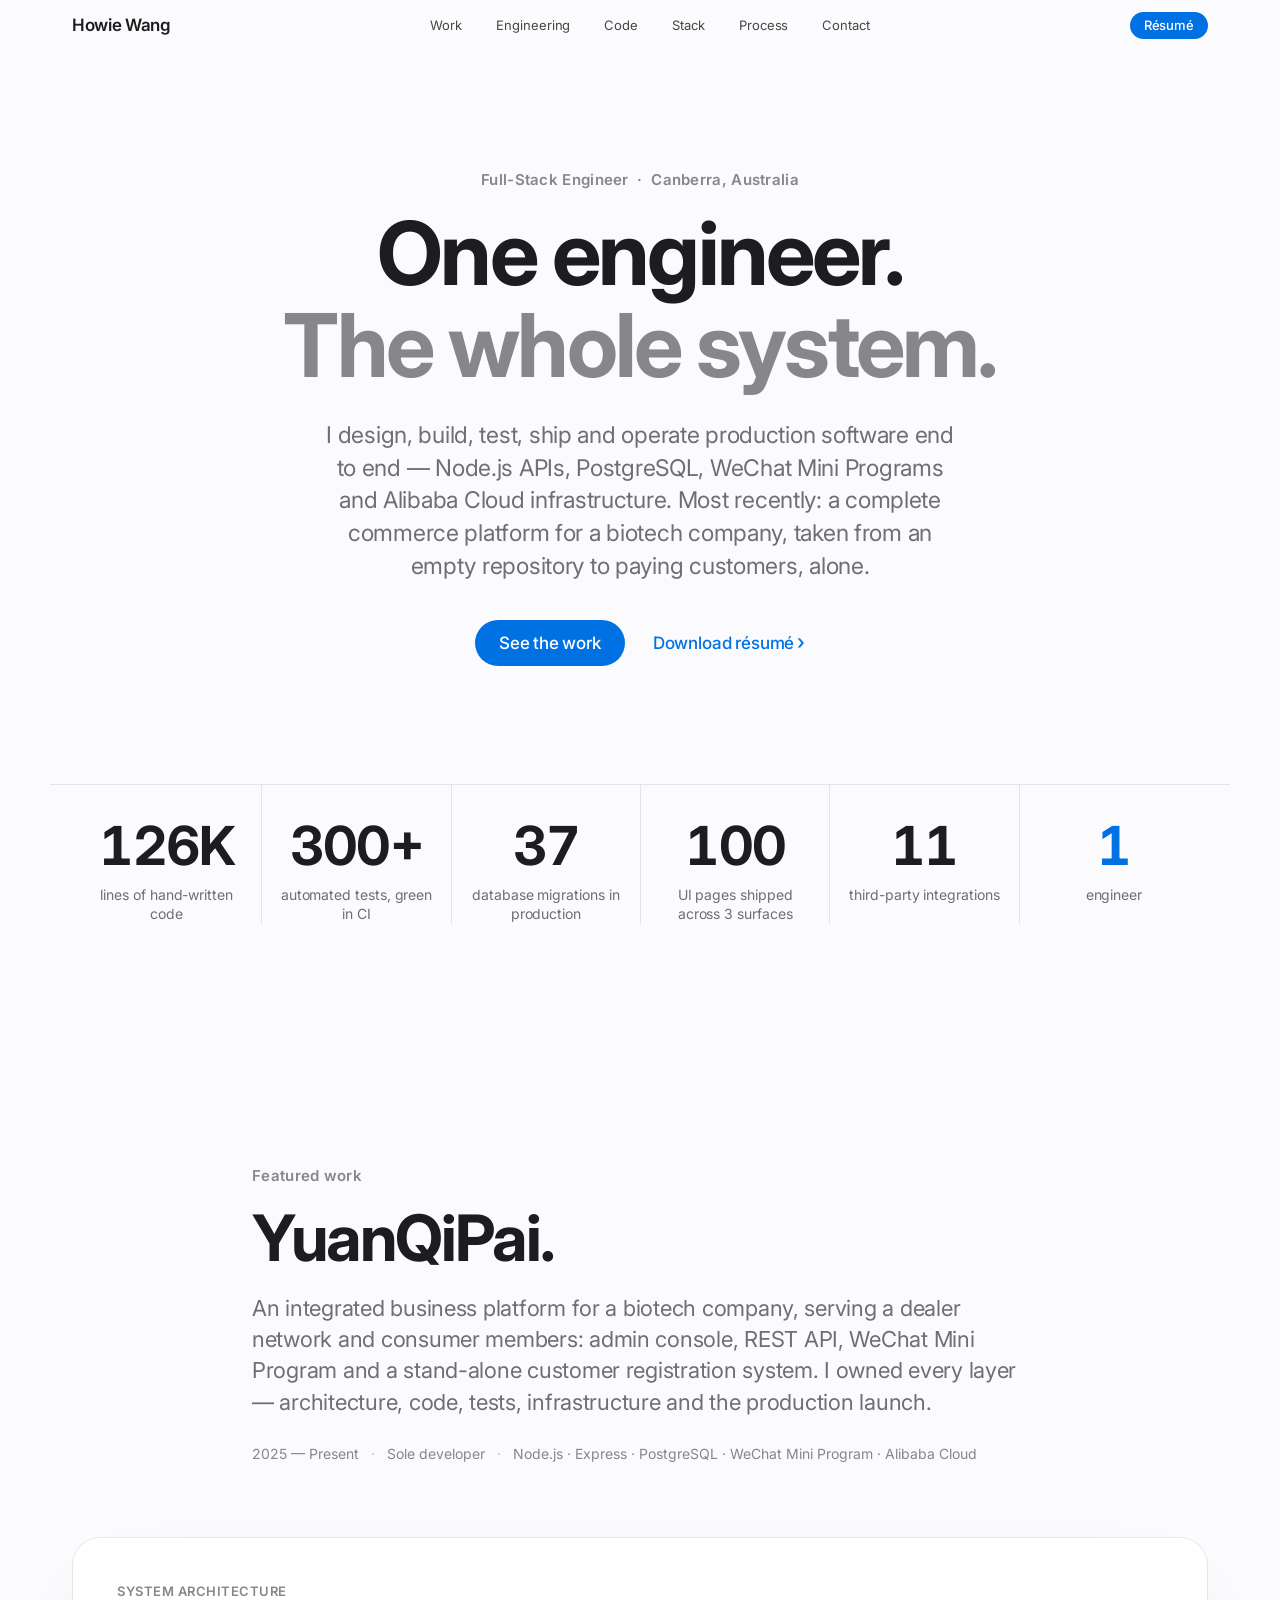
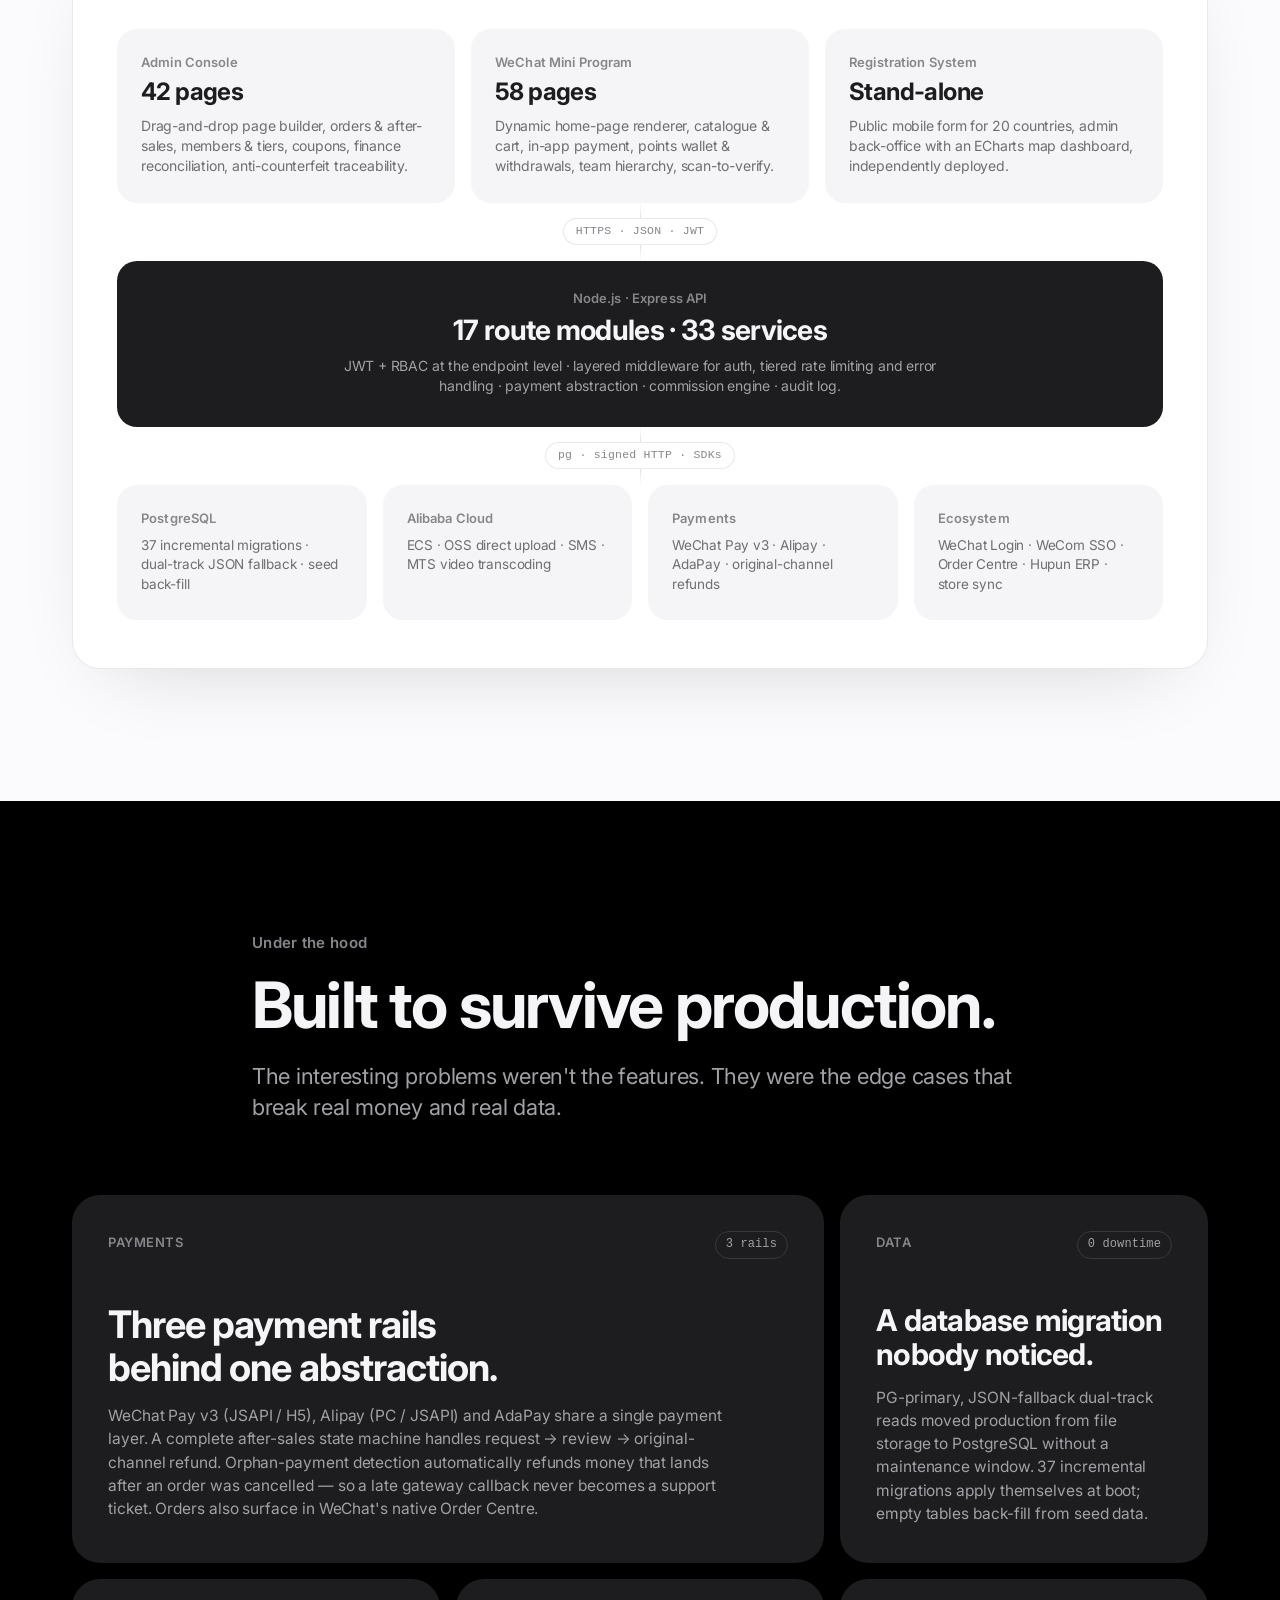
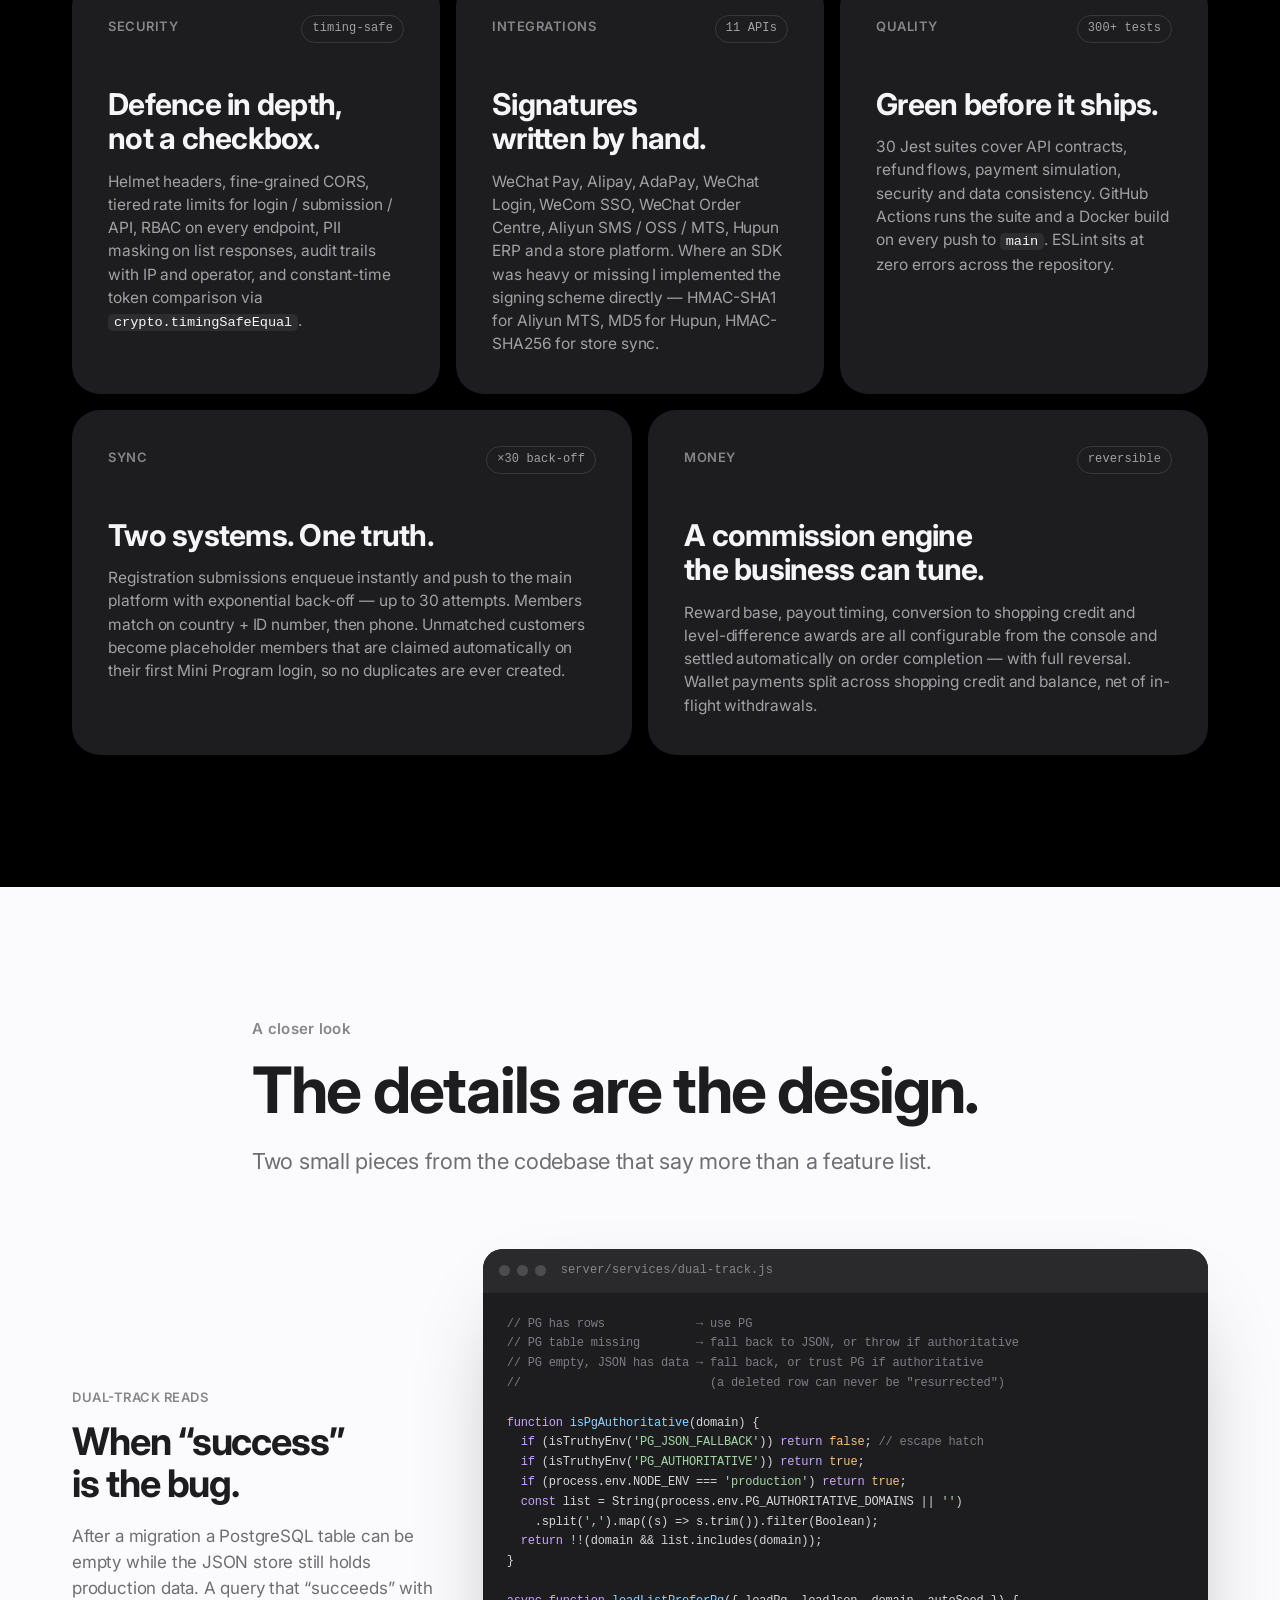
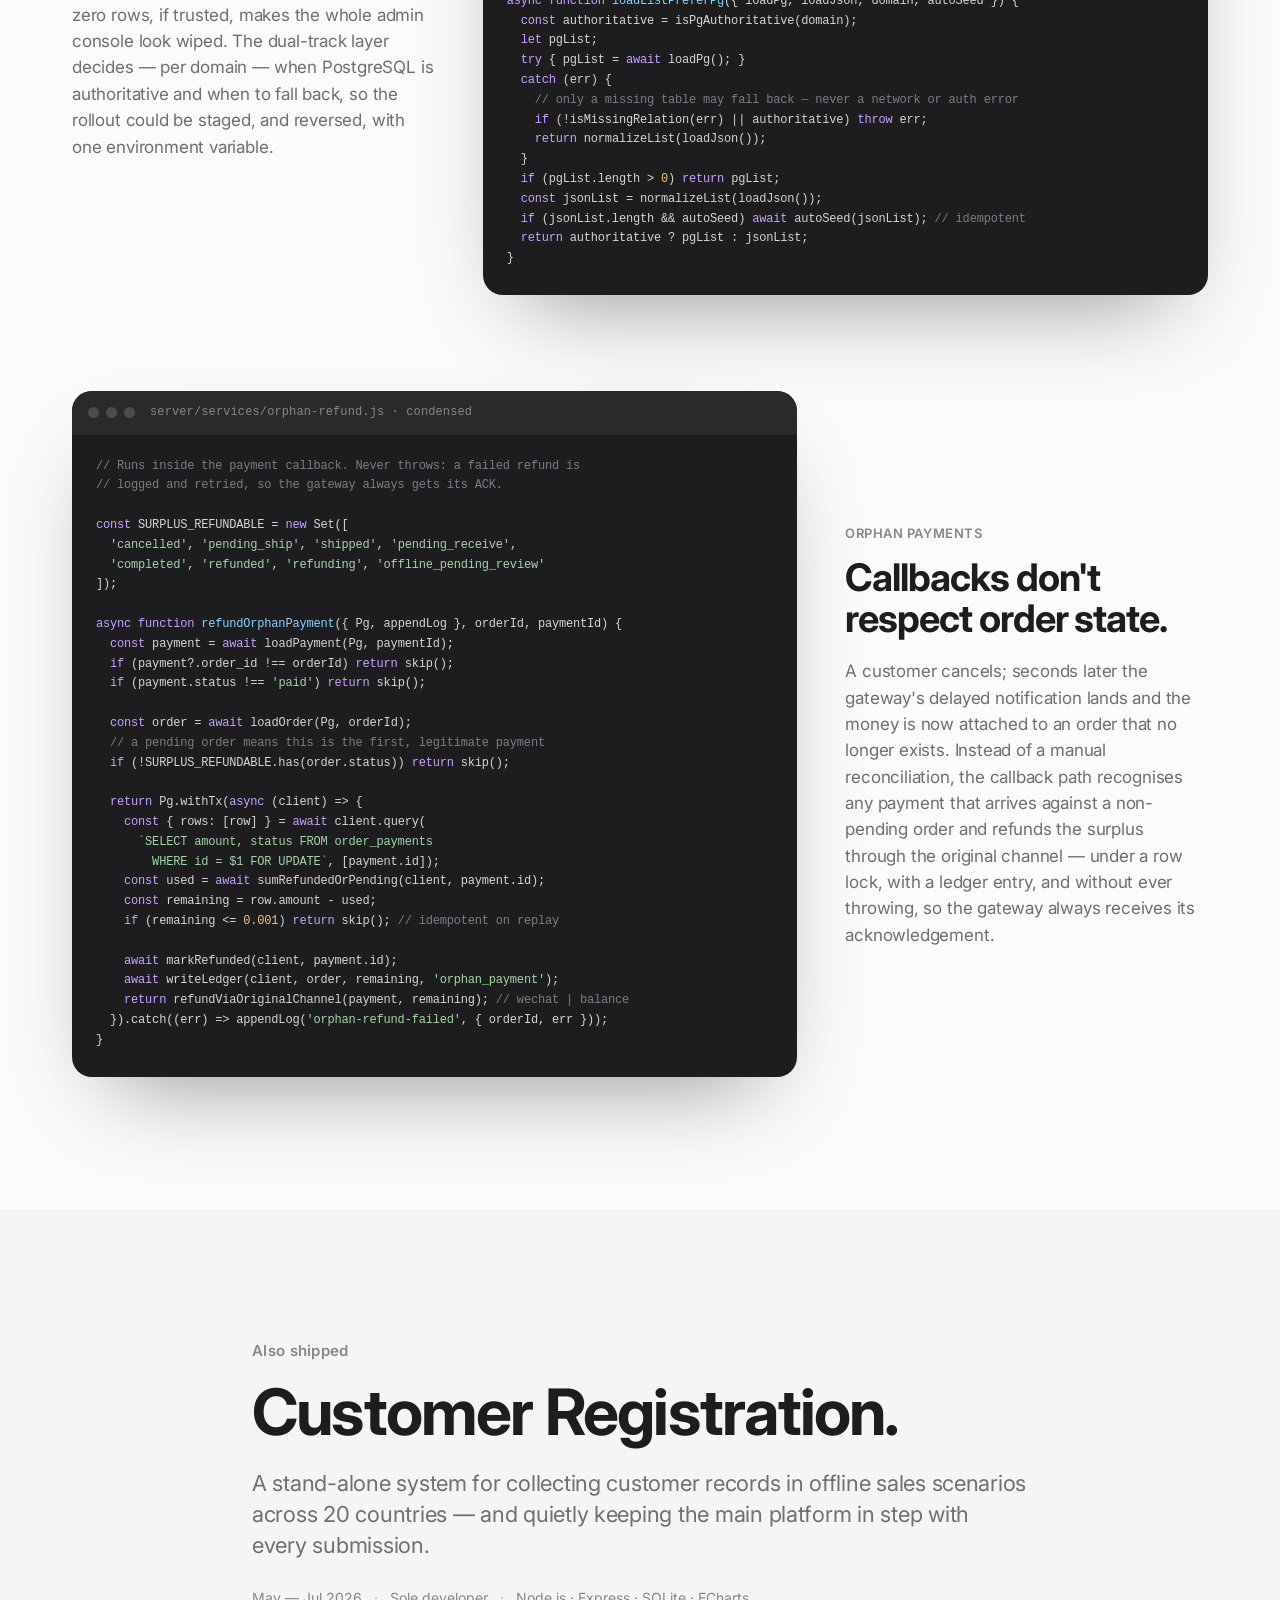
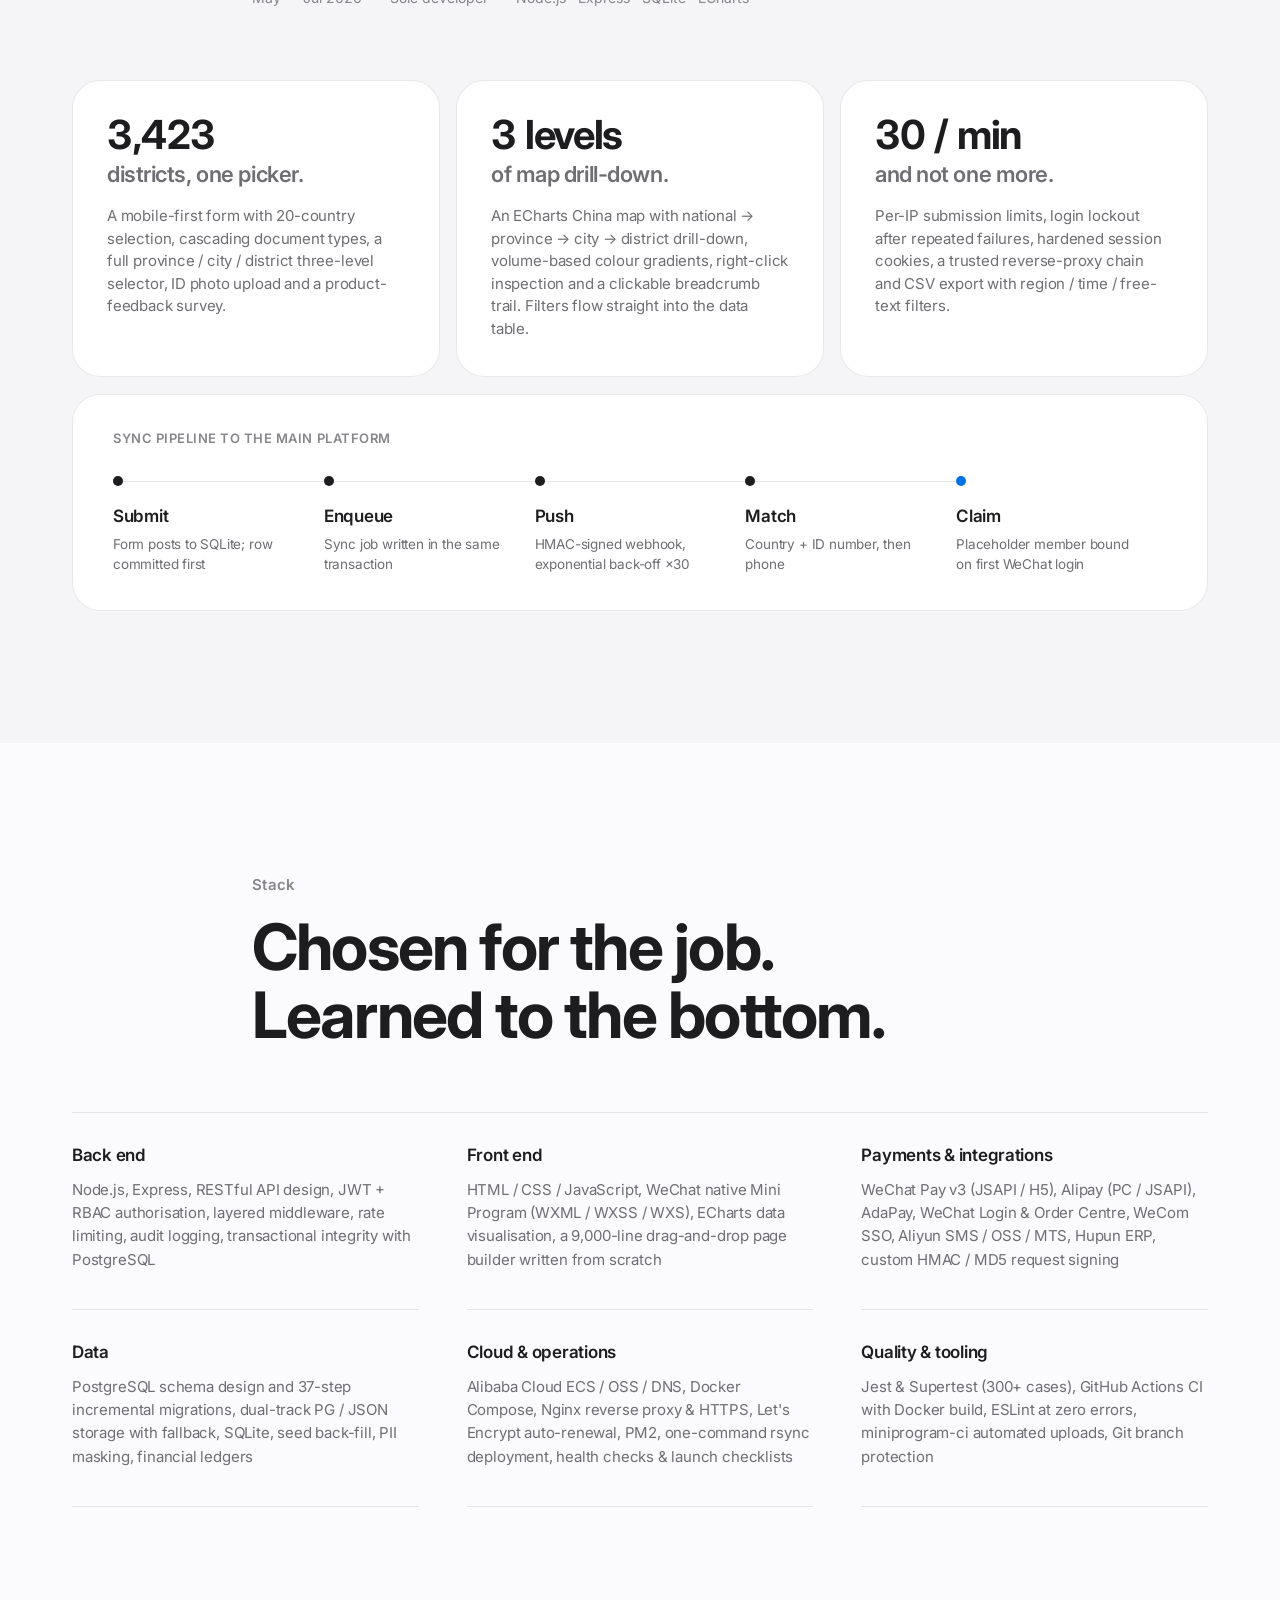
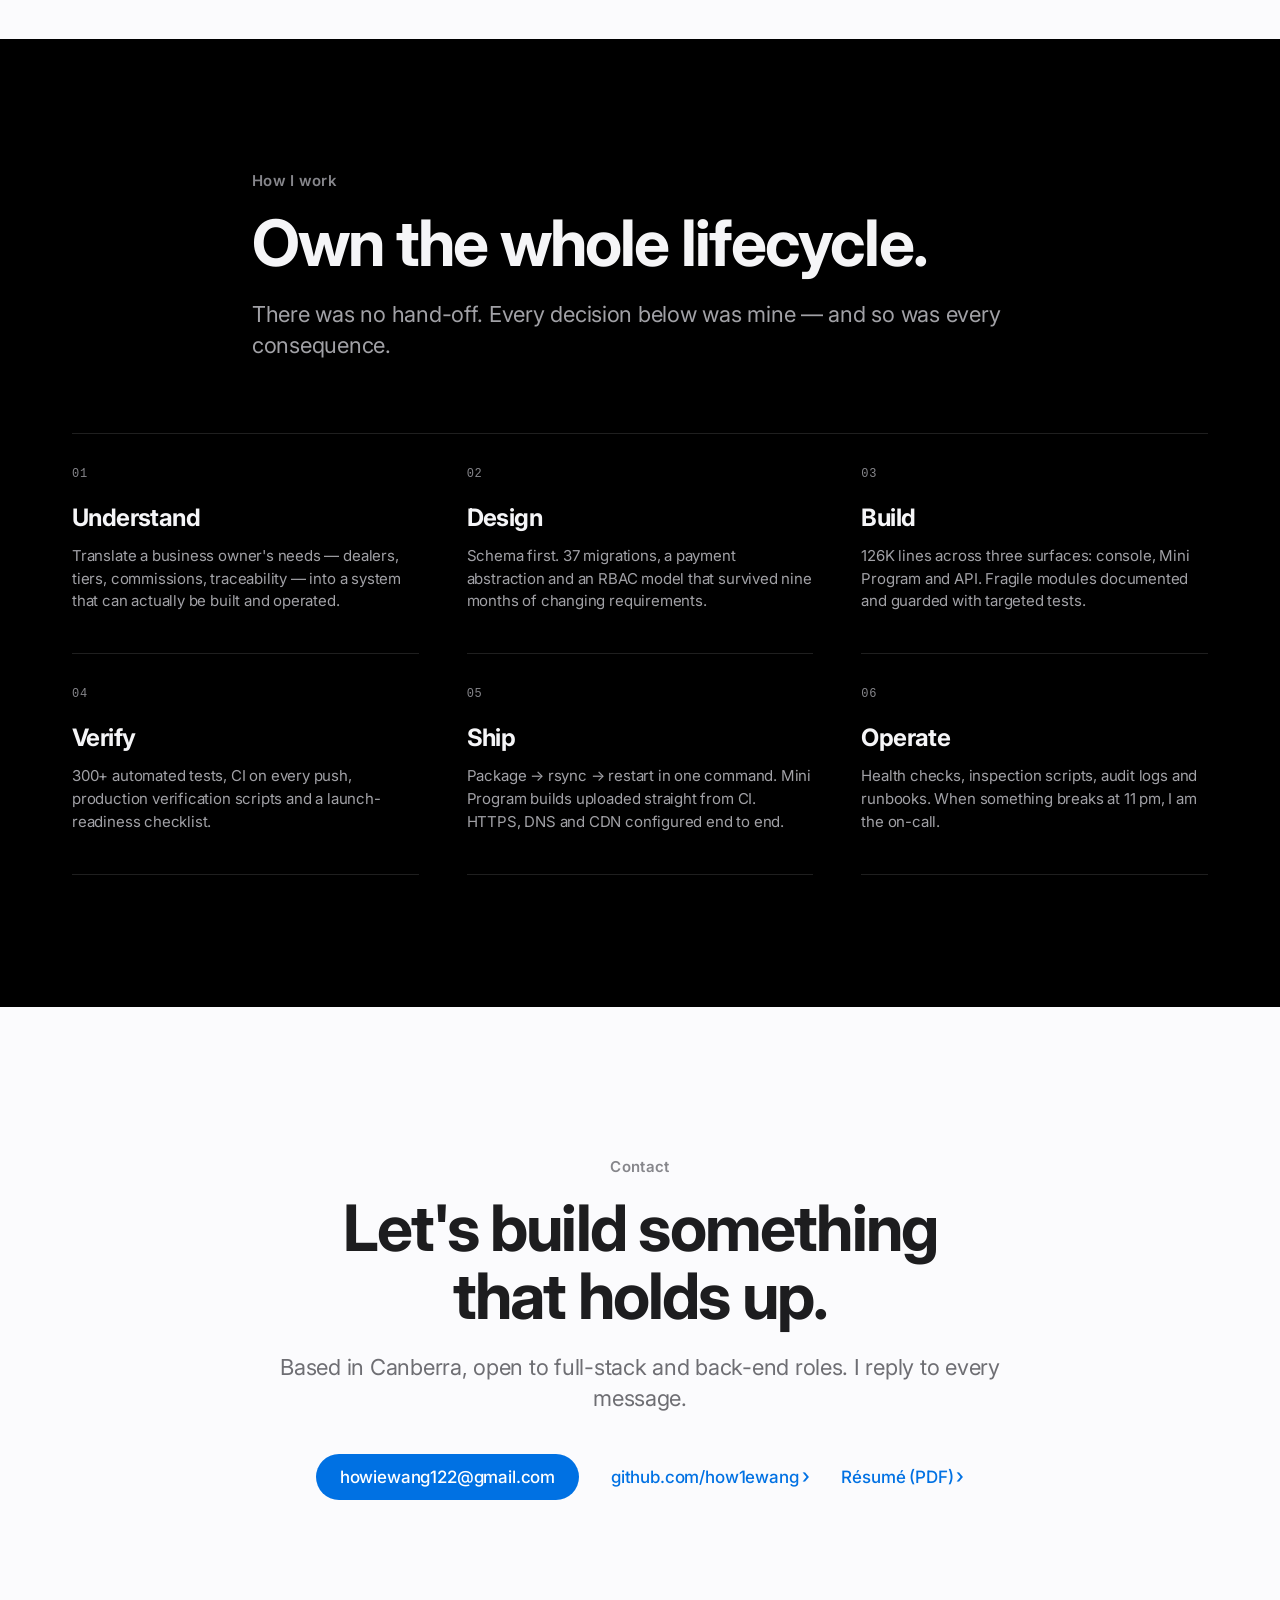
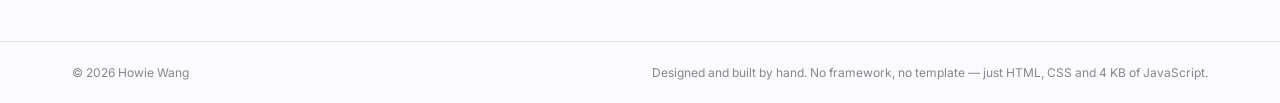
==== engineering/index.html @ ed9d69ca "Product-positioned homepage; engineering deep-dive moved to /engineering/ Co-authored-by: Cursor <cu" ====
<!DOCTYPE html>
<html lang="en">
<head>
  <meta charset="utf-8">
  <meta name="viewport" content="width=device-width, initial-scale=1, viewport-fit=cover">
  <title>Howie Wang — Full-Stack Engineer</title>
  <meta name="description" content="Howie Wang is a full-stack engineer in Canberra who designs, builds, tests, ships and operates production systems end to end — Node.js, PostgreSQL, WeChat Mini Programs and Alibaba Cloud.">
  <meta name="author" content="Howie Wang">
  <meta name="theme-color" content="#fbfbfd">

  <meta property="og:type" content="website">
  <meta property="og:title" content="Howie Wang — Full-Stack Engineer">
  <meta property="og:description" content="One engineer. The whole system. A production commerce platform — 126K lines, 300+ tests, 37 migrations, 11 integrations — built solo.">
  <meta name="twitter:card" content="summary">

  <link rel="icon" href="data:image/svg+xml,%3Csvg xmlns='http://www.w3.org/2000/svg' viewBox='0 0 64 64'%3E%3Crect width='64' height='64' rx='14' fill='%231d1d1f'/%3E%3Ctext x='32' y='41' text-anchor='middle' font-family='-apple-system,Helvetica,Arial,sans-serif' font-size='26' font-weight='600' fill='%23fff'%3EHW%3C/text%3E%3C/svg%3E">

  <link rel="preconnect" href="https://fonts.googleapis.com">
  <link rel="preconnect" href="https://fonts.gstatic.com" crossorigin>
  <link rel="stylesheet" href="https://fonts.googleapis.com/css2?family=Inter:wght@400;500;600;700&display=swap">
  <link rel="stylesheet" href="../styles.css">
</head>
<body>

  <!-- ============================== NAV ============================== -->
  <header class="nav" id="nav">
    <div class="nav-inner">
      <a class="nav-brand" href="../" aria-label="Howie Wang — home">Howie Wang</a>

      <nav class="nav-links" aria-label="Primary">
        <a href="#work">Work</a>
        <a href="#engineering">Engineering</a>
        <a href="#code">Code</a>
        <a href="#stack">Stack</a>
        <a href="#process">Process</a>
        <a href="#contact">Contact</a>
      </nav>

      <div class="nav-actions">
        <a class="btn btn-sm" href="../Howie_Wang_Resume_Engineering.pdf" target="_blank" rel="noopener">Résumé</a>
        <button class="nav-toggle" id="navToggle" aria-label="Open menu" aria-expanded="false" aria-controls="mobileMenu">
          <span></span><span></span>
        </button>
      </div>
    </div>
  </header>

  <!-- Kept outside <header>: its backdrop-filter would otherwise become the
       containing block for this fixed-position panel. -->
  <nav class="nav-mobile" id="mobileMenu" aria-label="Mobile">
    <a href="#work">Work</a>
    <a href="#engineering">Engineering</a>
    <a href="#code">Code</a>
    <a href="#stack">Stack</a>
    <a href="#process">Process</a>
    <a href="#contact">Contact</a>
    <a href="../Howie_Wang_Resume_Engineering.pdf" target="_blank" rel="noopener">Résumé (PDF)</a>
  </nav>

  <main id="top">

    <!-- ============================== HERO ============================== -->
    <section class="hero">
      <div class="container-narrow">
        <p class="eyebrow reveal">Full-Stack Engineer &nbsp;·&nbsp; Canberra, Australia</p>
        <h1 class="hero-title reveal" data-delay="1">
          One engineer.<br>
          <span class="muted">The whole system.</span>
        </h1>
        <p class="hero-lead reveal" data-delay="2">
          I design, build, test, ship and operate production software end to end —
          Node.js APIs, PostgreSQL, WeChat Mini Programs and Alibaba Cloud infrastructure.
          Most recently: a complete commerce platform for a biotech company, taken from an
          empty repository to paying customers, alone.
        </p>
        <div class="hero-cta reveal" data-delay="3">
          <a class="btn" href="#work">See the work</a>
          <a class="link-arrow" href="../Howie_Wang_Resume_Engineering.pdf" target="_blank" rel="noopener">Download résumé</a>
        </div>
      </div>

      <div class="stats container reveal" data-delay="4" aria-label="Key numbers">
        <div class="stat">
          <div class="stat-value"><span data-count="126">126</span>K</div>
          <div class="stat-label">lines of hand-written code</div>
        </div>
        <div class="stat">
          <div class="stat-value"><span data-count="300">300</span>+</div>
          <div class="stat-label">automated tests, green in CI</div>
        </div>
        <div class="stat">
          <div class="stat-value"><span data-count="37">37</span></div>
          <div class="stat-label">database migrations in production</div>
        </div>
        <div class="stat">
          <div class="stat-value"><span data-count="100">100</span></div>
          <div class="stat-label">UI pages shipped across 3 surfaces</div>
        </div>
        <div class="stat">
          <div class="stat-value"><span data-count="11">11</span></div>
          <div class="stat-label">third-party integrations</div>
        </div>
        <div class="stat stat-accent">
          <div class="stat-value"><span data-count="1">1</span></div>
          <div class="stat-label">engineer</div>
        </div>
      </div>
    </section>

    <!-- ============================== WORK ============================== -->
    <section class="section" id="work">
      <div class="container-narrow">
        <p class="eyebrow reveal">Featured work</p>
        <h2 class="section-title reveal" data-delay="1">YuanQiPai.</h2>
        <p class="section-lead reveal" data-delay="2">
          An integrated business platform for a biotech company, serving a dealer network and
          consumer members: admin console, REST API, WeChat Mini Program and a stand-alone customer
          registration system. I owned every layer — architecture, code, tests, infrastructure and
          the production launch.
        </p>
        <p class="meta-line reveal" data-delay="3">
          <span>2025 — Present</span>
          <span>Sole developer</span>
          <span>Node.js · Express · PostgreSQL · WeChat Mini Program · Alibaba Cloud</span>
        </p>
      </div>

      <!-- Architecture diagram -->
      <div class="container reveal" data-delay="2">
        <section class="arch" aria-labelledby="archCaption">
          <div class="arch-caption" id="archCaption">System architecture</div>

          <div class="arch-row arch-row-3">
            <div class="arch-node">
              <div class="arch-node-kicker">Admin Console</div>
              <div class="arch-node-title">42 pages</div>
              <div class="arch-node-desc">Drag-and-drop page builder, orders &amp; after-sales, members &amp; tiers, coupons, finance reconciliation, anti-counterfeit traceability.</div>
            </div>
            <div class="arch-node">
              <div class="arch-node-kicker">WeChat Mini Program</div>
              <div class="arch-node-title">58 pages</div>
              <div class="arch-node-desc">Dynamic home-page renderer, catalogue &amp; cart, in-app payment, points wallet &amp; withdrawals, team hierarchy, scan-to-verify.</div>
            </div>
            <div class="arch-node">
              <div class="arch-node-kicker">Registration System</div>
              <div class="arch-node-title">Stand-alone</div>
              <div class="arch-node-desc">Public mobile form for 20 countries, admin back-office with an ECharts map dashboard, independently deployed.</div>
            </div>
          </div>

          <div class="arch-link"><span>HTTPS · JSON · JWT</span></div>

          <div class="arch-row">
            <div class="arch-node arch-node-core">
              <div class="arch-node-kicker">Node.js · Express API</div>
              <div class="arch-node-title">17 route modules · 33 services</div>
              <div class="arch-node-desc">JWT + RBAC at the endpoint level · layered middleware for auth, tiered rate limiting and error handling · payment abstraction · commission engine · audit log.</div>
            </div>
          </div>

          <div class="arch-link"><span>pg · signed HTTP · SDKs</span></div>

          <div class="arch-row arch-row-4">
            <div class="arch-node arch-node-sm">
              <div class="arch-node-kicker">PostgreSQL</div>
              <div class="arch-node-desc">37 incremental migrations · dual-track JSON fallback · seed back-fill</div>
            </div>
            <div class="arch-node arch-node-sm">
              <div class="arch-node-kicker">Alibaba Cloud</div>
              <div class="arch-node-desc">ECS · OSS direct upload · SMS · MTS video transcoding</div>
            </div>
            <div class="arch-node arch-node-sm">
              <div class="arch-node-kicker">Payments</div>
              <div class="arch-node-desc">WeChat Pay v3 · Alipay · AdaPay · original-channel refunds</div>
            </div>
            <div class="arch-node arch-node-sm">
              <div class="arch-node-kicker">Ecosystem</div>
              <div class="arch-node-desc">WeChat Login · WeCom SSO · Order Centre · Hupun ERP · store sync</div>
            </div>
          </div>
        </section>
      </div>
    </section>

    <!-- ============================== ENGINEERING (dark) ============================== -->
    <section class="section section-dark" id="engineering">
      <div class="container-narrow">
        <p class="eyebrow reveal">Under the hood</p>
        <h2 class="section-title reveal" data-delay="1">Built to survive production.</h2>
        <p class="section-lead reveal" data-delay="2">
          The interesting problems weren't the features. They were the edge cases that
          break real money and real data.
        </p>
      </div>

      <div class="container">
        <div class="bento">
          <article class="tile tile-4 reveal">
            <div class="tile-top">
              <span class="tile-kicker">Payments</span>
              <span class="tile-metric">3 rails</span>
            </div>
            <h3>Three payment rails behind one abstraction.</h3>
            <p>
              WeChat Pay v3 (JSAPI / H5), Alipay (PC / JSAPI) and AdaPay share a single payment layer.
              A complete after-sales state machine handles request → review → original-channel refund.
              Orphan-payment detection automatically refunds money that lands after an order was
              cancelled — so a late gateway callback never becomes a support ticket. Orders also
              surface in WeChat's native Order Centre.
            </p>
          </article>

          <article class="tile tile-2 reveal" data-delay="1">
            <div class="tile-top">
              <span class="tile-kicker">Data</span>
              <span class="tile-metric">0 downtime</span>
            </div>
            <h3>A database migration nobody noticed.</h3>
            <p>
              PG-primary, JSON-fallback dual-track reads moved production from file storage to PostgreSQL
              without a maintenance window. 37 incremental migrations apply themselves at boot; empty
              tables back-fill from seed data.
            </p>
          </article>

          <article class="tile tile-2 reveal">
            <div class="tile-top">
              <span class="tile-kicker">Security</span>
              <span class="tile-metric">timing-safe</span>
            </div>
            <h3>Defence in depth, not a checkbox.</h3>
            <p>
              Helmet headers, fine-grained CORS, tiered rate limits for login / submission / API, RBAC on
              every endpoint, PII masking on list responses, audit trails with IP and operator, and
              constant-time token comparison via <code>crypto.timingSafeEqual</code>.
            </p>
          </article>

          <article class="tile tile-2 reveal" data-delay="1">
            <div class="tile-top">
              <span class="tile-kicker">Integrations</span>
              <span class="tile-metric">11 APIs</span>
            </div>
            <h3>Signatures written by hand.</h3>
            <p>
              WeChat Pay, Alipay, AdaPay, WeChat Login, WeCom SSO, WeChat Order Centre, Aliyun SMS / OSS / MTS,
              Hupun ERP and a store platform. Where an SDK was heavy or missing I implemented the signing
              scheme directly — HMAC-SHA1 for Aliyun MTS, MD5 for Hupun, HMAC-SHA256 for store sync.
            </p>
          </article>

          <article class="tile tile-2 reveal" data-delay="2">
            <div class="tile-top">
              <span class="tile-kicker">Quality</span>
              <span class="tile-metric">300+ tests</span>
            </div>
            <h3>Green before it ships.</h3>
            <p>
              30 Jest suites cover API contracts, refund flows, payment simulation, security and data
              consistency. GitHub Actions runs the suite and a Docker build on every push to
              <code>main</code>. ESLint sits at zero errors across the repository.
            </p>
          </article>

          <article class="tile tile-3 reveal">
            <div class="tile-top">
              <span class="tile-kicker">Sync</span>
              <span class="tile-metric">×30 back-off</span>
            </div>
            <h3>Two systems. One truth.</h3>
            <p>
              Registration submissions enqueue instantly and push to the main platform with exponential
              back-off — up to 30 attempts. Members match on country + ID number, then phone. Unmatched
              customers become placeholder members that are claimed automatically on their first Mini
              Program login, so no duplicates are ever created.
            </p>
          </article>

          <article class="tile tile-3 reveal" data-delay="1">
            <div class="tile-top">
              <span class="tile-kicker">Money</span>
              <span class="tile-metric">reversible</span>
            </div>
            <h3>A commission engine the business can tune.</h3>
            <p>
              Reward base, payout timing, conversion to shopping credit and level-difference awards are
              all configurable from the console and settled automatically on order completion — with
              full reversal. Wallet payments split across shopping credit and balance, net of in-flight
              withdrawals.
            </p>
          </article>
        </div>
      </div>
    </section>

    <!-- ============================== CODE ============================== -->
    <section class="section" id="code">
      <div class="container-narrow">
        <p class="eyebrow reveal">A closer look</p>
        <h2 class="section-title reveal" data-delay="1">The details are the design.</h2>
        <p class="section-lead reveal" data-delay="2">
          Two small pieces from the codebase that say more than a feature list.
        </p>
      </div>

      <div class="container">
        <div class="split reveal">
          <div class="split-text">
            <span class="split-kicker">Dual-track reads</span>
            <h3>When “success” is the bug.</h3>
            <p>
              After a migration a PostgreSQL table can be empty while the JSON store still holds production
              data. A query that “succeeds” with zero rows, if trusted, makes the whole admin console look
              wiped. The dual-track layer decides — per domain — when PostgreSQL is authoritative and when
              to fall back, so the rollout could be staged, and reversed, with one environment variable.
            </p>
          </div>
          <div class="code-window" aria-label="Excerpt from server/services/dual-track.js">
            <div class="code-bar"><span></span><span></span><span></span><em>server/services/dual-track.js</em></div>
<pre><code><span class="c">// PG has rows             → use PG</span>
<span class="c">// PG table missing        → fall back to JSON, or throw if authoritative</span>
<span class="c">// PG empty, JSON has data → fall back, or trust PG if authoritative</span>
<span class="c">//                           (a deleted row can never be "resurrected")</span>

<span class="k">function</span> <span class="f">isPgAuthoritative</span>(domain) {
  <span class="k">if</span> (isTruthyEnv(<span class="s">'PG_JSON_FALLBACK'</span>)) <span class="k">return</span> <span class="b">false</span>; <span class="c">// escape hatch</span>
  <span class="k">if</span> (isTruthyEnv(<span class="s">'PG_AUTHORITATIVE'</span>)) <span class="k">return</span> <span class="b">true</span>;
  <span class="k">if</span> (process.env.NODE_ENV === <span class="s">'production'</span>) <span class="k">return</span> <span class="b">true</span>;
  <span class="k">const</span> list = String(process.env.PG_AUTHORITATIVE_DOMAINS || <span class="s">''</span>)
    .split(<span class="s">','</span>).map((s) => s.trim()).filter(Boolean);
  <span class="k">return</span> !!(domain &amp;&amp; list.includes(domain));
}

<span class="k">async function</span> <span class="f">loadListPreferPg</span>({ loadPg, loadJson, domain, autoSeed }) {
  <span class="k">const</span> authoritative = isPgAuthoritative(domain);
  <span class="k">let</span> pgList;
  <span class="k">try</span> { pgList = <span class="k">await</span> loadPg(); }
  <span class="k">catch</span> (err) {
    <span class="c">// only a missing table may fall back — never a network or auth error</span>
    <span class="k">if</span> (!isMissingRelation(err) || authoritative) <span class="k">throw</span> err;
    <span class="k">return</span> normalizeList(loadJson());
  }
  <span class="k">if</span> (pgList.length > <span class="n">0</span>) <span class="k">return</span> pgList;
  <span class="k">const</span> jsonList = normalizeList(loadJson());
  <span class="k">if</span> (jsonList.length &amp;&amp; autoSeed) <span class="k">await</span> autoSeed(jsonList); <span class="c">// idempotent</span>
  <span class="k">return</span> authoritative ? pgList : jsonList;
}</code></pre>
          </div>
        </div>

        <div class="split split-reverse reveal">
          <div class="split-text">
            <span class="split-kicker">Orphan payments</span>
            <h3>Callbacks don't respect order state.</h3>
            <p>
              A customer cancels; seconds later the gateway's delayed notification lands and the money is
              now attached to an order that no longer exists. Instead of a manual reconciliation, the
              callback path recognises any payment that arrives against a non-pending order and refunds
              the surplus through the original channel — under a row lock, with a ledger entry, and
              without ever throwing, so the gateway always receives its acknowledgement.
            </p>
          </div>
          <div class="code-window" aria-label="Condensed excerpt from server/services/orphan-refund.js">
            <div class="code-bar"><span></span><span></span><span></span><em>server/services/orphan-refund.js · condensed</em></div>
<pre><code><span class="c">// Runs inside the payment callback. Never throws: a failed refund is</span>
<span class="c">// logged and retried, so the gateway always gets its ACK.</span>

<span class="k">const</span> SURPLUS_REFUNDABLE = <span class="k">new</span> Set([
  <span class="s">'cancelled'</span>, <span class="s">'pending_ship'</span>, <span class="s">'shipped'</span>, <span class="s">'pending_receive'</span>,
  <span class="s">'completed'</span>, <span class="s">'refunded'</span>, <span class="s">'refunding'</span>, <span class="s">'offline_pending_review'</span>
]);

<span class="k">async function</span> <span class="f">refundOrphanPayment</span>({ Pg, appendLog }, orderId, paymentId) {
  <span class="k">const</span> payment = <span class="k">await</span> loadPayment(Pg, paymentId);
  <span class="k">if</span> (payment?.order_id !== orderId) <span class="k">return</span> skip();
  <span class="k">if</span> (payment.status !== <span class="s">'paid'</span>) <span class="k">return</span> skip();

  <span class="k">const</span> order = <span class="k">await</span> loadOrder(Pg, orderId);
  <span class="c">// a pending order means this is the first, legitimate payment</span>
  <span class="k">if</span> (!SURPLUS_REFUNDABLE.has(order.status)) <span class="k">return</span> skip();

  <span class="k">return</span> Pg.withTx(<span class="k">async</span> (client) => {
    <span class="k">const</span> { rows: [row] } = <span class="k">await</span> client.query(
      <span class="s">`SELECT amount, status FROM order_payments</span>
<span class="s">        WHERE id = $1 FOR UPDATE`</span>, [payment.id]);
    <span class="k">const</span> used = <span class="k">await</span> sumRefundedOrPending(client, payment.id);
    <span class="k">const</span> remaining = row.amount - used;
    <span class="k">if</span> (remaining &lt;= <span class="n">0.001</span>) <span class="k">return</span> skip(); <span class="c">// idempotent on replay</span>

    <span class="k">await</span> markRefunded(client, payment.id);
    <span class="k">await</span> writeLedger(client, order, remaining, <span class="s">'orphan_payment'</span>);
    <span class="k">return</span> refundViaOriginalChannel(payment, remaining); <span class="c">// wechat | balance</span>
  }).catch((err) => appendLog(<span class="s">'orphan-refund-failed'</span>, { orderId, err }));
}</code></pre>
          </div>
        </div>
      </div>
    </section>

    <!-- ============================== SUB-PROJECT ============================== -->
    <section class="section section-alt" id="registration">
      <div class="container-narrow">
        <p class="eyebrow reveal">Also shipped</p>
        <h2 class="section-title reveal" data-delay="1">Customer Registration.</h2>
        <p class="section-lead reveal" data-delay="2">
          A stand-alone system for collecting customer records in offline sales scenarios across
          20 countries — and quietly keeping the main platform in step with every submission.
        </p>
        <p class="meta-line reveal" data-delay="3">
          <span>May — Jul 2026</span>
          <span>Sole developer</span>
          <span>Node.js · Express · SQLite · ECharts</span>
        </p>
      </div>

      <div class="container">
        <div class="cards-3">
          <article class="card reveal">
            <div class="card-num">3,423</div>
            <h3>districts, one picker.</h3>
            <p>A mobile-first form with 20-country selection, cascading document types, a full province / city / district three-level selector, ID photo upload and a product-feedback survey.</p>
          </article>
          <article class="card reveal" data-delay="1">
            <div class="card-num">3 levels</div>
            <h3>of map drill-down.</h3>
            <p>An ECharts China map with national → province → city → district drill-down, volume-based colour gradients, right-click inspection and a clickable breadcrumb trail. Filters flow straight into the data table.</p>
          </article>
          <article class="card reveal" data-delay="2">
            <div class="card-num">30 / min</div>
            <h3>and not one more.</h3>
            <p>Per-IP submission limits, login lockout after repeated failures, hardened session cookies, a trusted reverse-proxy chain and CSV export with region / time / free-text filters.</p>
          </article>
        </div>

        <section class="pipeline reveal" aria-labelledby="pipelineCaption">
          <div class="pipeline-caption" id="pipelineCaption">Sync pipeline to the main platform</div>
          <ol class="pipeline-steps">
            <li><span class="pipeline-step">Submit</span><span class="pipeline-desc">Form posts to SQLite; row committed first</span></li>
            <li><span class="pipeline-step">Enqueue</span><span class="pipeline-desc">Sync job written in the same transaction</span></li>
            <li><span class="pipeline-step">Push</span><span class="pipeline-desc">HMAC-signed webhook, exponential back-off ×30</span></li>
            <li><span class="pipeline-step">Match</span><span class="pipeline-desc">Country + ID number, then phone</span></li>
            <li><span class="pipeline-step">Claim</span><span class="pipeline-desc">Placeholder member bound on first WeChat login</span></li>
          </ol>
        </section>
      </div>
    </section>

    <!-- ============================== STACK ============================== -->
    <section class="section" id="stack">
      <div class="container-narrow">
        <p class="eyebrow reveal">Stack</p>
        <h2 class="section-title reveal" data-delay="1">Chosen for the job. Learned to the bottom.</h2>
      </div>

      <div class="container">
        <div class="skills reveal">
          <div class="skill-group">
            <h3>Back end</h3>
            <p>Node.js, Express, RESTful API design, JWT + RBAC authorisation, layered middleware, rate limiting, audit logging, transactional integrity with PostgreSQL</p>
          </div>
          <div class="skill-group">
            <h3>Front end</h3>
            <p>HTML / CSS / JavaScript, WeChat native Mini Program (WXML / WXSS / WXS), ECharts data visualisation, a 9,000-line drag-and-drop page builder written from scratch</p>
          </div>
          <div class="skill-group">
            <h3>Payments &amp; integrations</h3>
            <p>WeChat Pay v3 (JSAPI / H5), Alipay (PC / JSAPI), AdaPay, WeChat Login &amp; Order Centre, WeCom SSO, Aliyun SMS / OSS / MTS, Hupun ERP, custom HMAC / MD5 request signing</p>
          </div>
          <div class="skill-group">
            <h3>Data</h3>
            <p>PostgreSQL schema design and 37-step incremental migrations, dual-track PG / JSON storage with fallback, SQLite, seed back-fill, PII masking, financial ledgers</p>
          </div>
          <div class="skill-group">
            <h3>Cloud &amp; operations</h3>
            <p>Alibaba Cloud ECS / OSS / DNS, Docker Compose, Nginx reverse proxy &amp; HTTPS, Let's Encrypt auto-renewal, PM2, one-command rsync deployment, health checks &amp; launch checklists</p>
          </div>
          <div class="skill-group">
            <h3>Quality &amp; tooling</h3>
            <p>Jest &amp; Supertest (300+ cases), GitHub Actions CI with Docker build, ESLint at zero errors, miniprogram-ci automated uploads, Git branch protection</p>
          </div>
        </div>
      </div>
    </section>

    <!-- ============================== PROCESS (dark) ============================== -->
    <section class="section section-dark" id="process">
      <div class="container-narrow">
        <p class="eyebrow reveal">How I work</p>
        <h2 class="section-title reveal" data-delay="1">Own the whole lifecycle.</h2>
        <p class="section-lead reveal" data-delay="2">
          There was no hand-off. Every decision below was mine — and so was every consequence.
        </p>
      </div>

      <div class="container">
        <ol class="process reveal">
          <li>
            <span class="process-num">01</span>
            <h3>Understand</h3>
            <p>Translate a business owner's needs — dealers, tiers, commissions, traceability — into a system that can actually be built and operated.</p>
          </li>
          <li>
            <span class="process-num">02</span>
            <h3>Design</h3>
            <p>Schema first. 37 migrations, a payment abstraction and an RBAC model that survived nine months of changing requirements.</p>
          </li>
          <li>
            <span class="process-num">03</span>
            <h3>Build</h3>
            <p>126K lines across three surfaces: console, Mini Program and API. Fragile modules documented and guarded with targeted tests.</p>
          </li>
          <li>
            <span class="process-num">04</span>
            <h3>Verify</h3>
            <p>300+ automated tests, CI on every push, production verification scripts and a launch-readiness checklist.</p>
          </li>
          <li>
            <span class="process-num">05</span>
            <h3>Ship</h3>
            <p>Package → rsync → restart in one command. Mini Program builds uploaded straight from CI. HTTPS, DNS and CDN configured end to end.</p>
          </li>
          <li>
            <span class="process-num">06</span>
            <h3>Operate</h3>
            <p>Health checks, inspection scripts, audit logs and runbooks. When something breaks at 11 pm, I am the on-call.</p>
          </li>
        </ol>
      </div>
    </section>

    <!-- ============================== CONTACT ============================== -->
    <section class="section section-contact" id="contact">
      <div class="container-narrow">
        <p class="eyebrow reveal">Contact</p>
        <h2 class="section-title reveal" data-delay="1">Let's build something that holds up.</h2>
        <p class="section-lead reveal" data-delay="2">
          Based in Canberra, open to full-stack and back-end roles. I reply to every message.
        </p>
        <div class="contact-actions reveal" data-delay="3">
          <a class="btn" href="mailto:howiewang122@gmail.com">howiewang122@gmail.com</a>
          <a class="link-arrow" href="https://github.com/how1ewang" target="_blank" rel="noopener">github.com/how1ewang</a>
          <a class="link-arrow" href="../Howie_Wang_Resume_Engineering.pdf" target="_blank" rel="noopener">Résumé (PDF)</a>
        </div>
      </div>
    </section>
  </main>

  <footer class="footer">
    <div class="container footer-inner">
      <span>© 2026 Howie Wang</span>
      <span>Designed and built by hand. No framework, no template — just HTML, CSS and 4 KB of JavaScript.</span>
    </div>
  </footer>

  <script src="../main.js" defer></script>
</body>
</html>
---- styles.css ----
/* ==========================================================================
   Howie Wang — portfolio
   Design language: quiet, typographic, Apple-inspired.
   ========================================================================== */

:root {
  /* Surfaces */
  --bg: #fbfbfd;
  --bg-alt: #f5f5f7;
  --bg-dark: #000000;
  --surface-dark: #1d1d1f;
  --surface-dark-2: #2a2a2d;

  /* Text */
  --text: #1d1d1f;
  --text-2: #6e6e73;
  --text-3: #86868b;
  --text-on-dark: #f5f5f7;
  --text-on-dark-2: #a1a1a6;
  --text-on-dark-3: #86868b;

  /* Accent — used functionally only */
  --accent: #0071e3;
  --accent-hover: #0077ed;

  /* Lines */
  --hairline: rgba(0, 0, 0, 0.09);
  --hairline-dark: rgba(255, 255, 255, 0.12);

  /* Shape */
  --r-xl: 28px;
  --r-lg: 20px;
  --r-md: 14px;
  --r-pill: 980px;

  /* Type */
  --font: -apple-system, BlinkMacSystemFont, "SF Pro Display", "SF Pro Text", "Inter", "Segoe UI", "Helvetica Neue", Helvetica, Arial, sans-serif;
  --mono: "SF Mono", ui-monospace, "JetBrains Mono", Menlo, Consolas, monospace;

  /* Layout */
  --nav-h: 52px;
  --w-narrow: 820px;
  --w-wide: 1180px;
  --gutter: 22px;

  /* Motion */
  --ease: cubic-bezier(0.25, 0.1, 0.25, 1);
  --ease-out: cubic-bezier(0.16, 1, 0.3, 1);
}

/* --------------------------------------------------------------------------
   Reset & base
   -------------------------------------------------------------------------- */
*, *::before, *::after { box-sizing: border-box; }

html {
  scroll-behavior: smooth;
  scroll-padding-top: calc(var(--nav-h) + 24px);
  -webkit-text-size-adjust: 100%;
}

body {
  margin: 0;
  font-family: var(--font);
  font-size: 17px;
  line-height: 1.47;
  letter-spacing: -0.011em;
  color: var(--text);
  background: var(--bg);
  -webkit-font-smoothing: antialiased;
  -moz-osx-font-smoothing: grayscale;
  text-rendering: optimizeLegibility;
  font-feature-settings: "kern" 1, "liga" 1, "calt" 1;
}

h1, h2, h3, h4, p, ol, ul { margin: 0; }
ol, ul { padding: 0; list-style: none; }
a { color: inherit; text-decoration: none; }
img, svg { display: block; max-width: 100%; }
code { font-family: var(--mono); font-size: 0.92em; }
::selection { background: rgba(0, 113, 227, 0.18); }

:focus-visible {
  outline: 3px solid rgba(0, 113, 227, 0.6);
  outline-offset: 3px;
  border-radius: 6px;
}

.container { width: 100%; max-width: var(--w-wide); margin: 0 auto; padding: 0 var(--gutter); }
.container-narrow { width: 100%; max-width: var(--w-narrow); margin: 0 auto; padding: 0 var(--gutter); }

/* --------------------------------------------------------------------------
   Typography
   -------------------------------------------------------------------------- */
.eyebrow {
  font-size: 15px;
  line-height: 1.3;
  font-weight: 600;
  letter-spacing: 0.02em;
  color: var(--text-3);
  margin-bottom: 18px;
}

.hero-title {
  /* 10.8vw keeps "The whole system." on one line from 320px phones up to desktop */
  font-size: clamp(34px, 10.8vw, 88px);
  line-height: 1.04;
  font-weight: 700;
  letter-spacing: -0.032em;
  color: var(--text);
}
.hero-title .muted { color: var(--text-3); }
/* Longer first line ("From first conversation") needs a gentler scale */
.hero-title--long { font-size: clamp(28px, 9vw, 84px); }

.hero-lead {
  margin: 28px auto 0;
  font-size: clamp(19px, 2.1vw, 23px);
  line-height: 1.42;
  letter-spacing: -0.012em;
  color: var(--text-2);
  max-width: 46ch;
  font-weight: 400;
}

.section-title {
  font-size: clamp(36px, 5.6vw, 64px);
  line-height: 1.06;
  font-weight: 700;
  letter-spacing: -0.028em;
  color: var(--text);
  text-wrap: balance;
}

.section-lead {
  margin-top: 22px;
  font-size: clamp(18px, 2vw, 22px);
  line-height: 1.42;
  letter-spacing: -0.012em;
  color: var(--text-2);
  max-width: 56ch;
}

.meta-line {
  margin-top: 26px;
  display: flex;
  flex-wrap: wrap;
  gap: 6px 0;
  font-size: 14px;
  letter-spacing: 0;
  color: var(--text-3);
}
.meta-line span + span::before { content: "·"; margin: 0 12px; color: rgba(0, 0, 0, 0.25); }

/* --------------------------------------------------------------------------
   Buttons & links
   -------------------------------------------------------------------------- */
.btn {
  display: inline-flex;
  align-items: center;
  justify-content: center;
  padding: 13px 24px;
  border-radius: var(--r-pill);
  background: var(--accent);
  color: #fff;
  font-size: 17px;
  font-weight: 500;
  letter-spacing: -0.01em;
  line-height: 1.2;
  white-space: nowrap;
  transition: background 0.2s var(--ease), transform 0.2s var(--ease);
}
.btn:hover { background: var(--accent-hover); }
.btn:active { transform: scale(0.98); }
.btn-sm { padding: 6px 14px; font-size: 13px; font-weight: 500; }

.link-arrow {
  display: inline-flex;
  align-items: center;
  gap: 3px;
  color: var(--accent);
  font-size: 17px;
  font-weight: 500;
  letter-spacing: -0.01em;
  transition: gap 0.2s var(--ease);
}
.link-arrow::after {
  content: "›";
  font-size: 1.2em;
  line-height: 1;
  transform: translateY(-1px);
  transition: transform 0.2s var(--ease);
}
.link-arrow:hover { text-decoration: underline; text-underline-offset: 3px; }
.link-arrow:hover::after { transform: translate(2px, -1px); }

/* --------------------------------------------------------------------------
   Nav — frosted glass
   -------------------------------------------------------------------------- */
.nav {
  position: fixed;
  top: 0; left: 0; right: 0;
  z-index: 100;
  height: var(--nav-h);
  background: rgba(251, 251, 253, 0.72);
  -webkit-backdrop-filter: saturate(180%) blur(20px);
  backdrop-filter: saturate(180%) blur(20px);
  border-bottom: 1px solid transparent;
  transition: border-color 0.3s var(--ease), background 0.3s var(--ease);
}
.nav.is-scrolled {
  border-bottom-color: var(--hairline);
  background: rgba(251, 251, 253, 0.82);
}
.nav-inner {
  max-width: var(--w-wide);
  height: 100%;
  margin: 0 auto;
  padding: 0 var(--gutter);
  display: flex;
  align-items: center;
  justify-content: space-between;
  gap: 24px;
}
.nav-brand {
  font-size: 17px;
  font-weight: 600;
  letter-spacing: -0.02em;
  color: var(--text);
}
.nav-links { display: flex; gap: 34px; }
.nav-links a {
  font-size: 13px;
  font-weight: 400;
  letter-spacing: -0.005em;
  color: rgba(29, 29, 31, 0.82);
  transition: color 0.2s var(--ease);
}
.nav-links a:hover { color: var(--text); }
.nav-actions { display: flex; align-items: center; gap: 14px; }

.nav-toggle {
  display: none;
  width: 36px; height: 36px;
  padding: 0;
  margin-right: -8px;
  border: 0;
  background: transparent;
  cursor: pointer;
  position: relative;
}
.nav-toggle span {
  position: absolute;
  left: 9px; right: 9px;
  height: 1.5px;
  background: var(--text);
  border-radius: 2px;
  transition: transform 0.3s var(--ease), top 0.3s var(--ease);
}
.nav-toggle span:nth-child(1) { top: 14px; }
.nav-toggle span:nth-child(2) { top: 21px; }
body.nav-open .nav-toggle span:nth-child(1) { top: 17.5px; transform: rotate(45deg); }
body.nav-open .nav-toggle span:nth-child(2) { top: 17.5px; transform: rotate(-45deg); }

.nav-mobile {
  display: none;
  position: fixed;
  top: var(--nav-h); left: 0; right: 0; bottom: 0;
  z-index: 99;
  overflow-y: auto;
  flex-direction: column;
  padding: 8px var(--gutter) 28px;
  background: rgba(251, 251, 253, 0.96);
  -webkit-backdrop-filter: saturate(180%) blur(20px);
  backdrop-filter: saturate(180%) blur(20px);
}
.nav-mobile a {
  padding: 15px 0;
  font-size: 22px;
  font-weight: 600;
  letter-spacing: -0.02em;
  border-bottom: 1px solid var(--hairline);
  opacity: 0;
  transform: translateY(-6px);
  transition: opacity 0.35s var(--ease), transform 0.35s var(--ease);
}
.nav-mobile a:last-child { border-bottom: 0; }
body.nav-open .nav-mobile { display: flex; }
body.nav-open .nav-mobile a { opacity: 1; transform: none; }
body.nav-open .nav-mobile a:nth-child(1) { transition-delay: 0.03s; }
body.nav-open .nav-mobile a:nth-child(2) { transition-delay: 0.06s; }
body.nav-open .nav-mobile a:nth-child(3) { transition-delay: 0.09s; }
body.nav-open .nav-mobile a:nth-child(4) { transition-delay: 0.12s; }
body.nav-open .nav-mobile a:nth-child(5) { transition-delay: 0.15s; }
body.nav-open .nav-mobile a:nth-child(6) { transition-delay: 0.18s; }
body.nav-open .nav-mobile a:nth-child(7) { transition-delay: 0.21s; }
body.nav-open { overflow: hidden; }

/* --------------------------------------------------------------------------
   Sections
   -------------------------------------------------------------------------- */
.section { padding: 132px 0; }
.section-alt { background: var(--bg-alt); }

.section-dark {
  background: var(--bg-dark);
  color: var(--text-on-dark);
}
.section-dark .eyebrow { color: var(--text-on-dark-3); }
.section-dark .section-title { color: var(--text-on-dark); }
.section-dark .section-lead { color: var(--text-on-dark-2); }

/* --------------------------------------------------------------------------
   Hero
   -------------------------------------------------------------------------- */
.hero {
  padding: calc(var(--nav-h) + 118px) 0 110px;
  text-align: center;
}
.hero .container-narrow { max-width: 900px; }
.hero-cta {
  margin-top: 38px;
  display: flex;
  align-items: center;
  justify-content: center;
  gap: 28px;
  flex-wrap: wrap;
}

/* Stats */
.stats {
  margin-top: 118px;
  display: grid;
  grid-template-columns: repeat(6, 1fr);
  border-top: 1px solid var(--hairline);
  text-align: center;
}
.stat {
  padding: 34px 18px 0;
  border-left: 1px solid var(--hairline);
}
.stat:first-child { border-left: 0; }
.stat-value {
  font-size: clamp(38px, 4.2vw, 56px);
  line-height: 1;
  font-weight: 700;
  letter-spacing: -0.035em;
  font-variant-numeric: tabular-nums;
  color: var(--text);
}
.stat-label {
  margin: 12px auto 0;
  font-size: 14px;
  line-height: 1.4;
  color: var(--text-2);
  letter-spacing: -0.005em;
  max-width: 17ch;
}
.stat-accent .stat-value { color: var(--accent); }

/* --------------------------------------------------------------------------
   Architecture diagram
   -------------------------------------------------------------------------- */
.arch {
  margin-top: 72px;
  padding: 44px 44px 48px;
  background: #fff;
  border: 1px solid var(--hairline);
  border-radius: var(--r-xl);
  box-shadow: 0 30px 80px -40px rgba(0, 0, 0, 0.18);
}
.arch-caption {
  font-size: 13px;
  font-weight: 600;
  letter-spacing: 0.04em;
  text-transform: uppercase;
  color: var(--text-3);
  margin-bottom: 28px;
}
.arch-row { display: grid; gap: 16px; }
.arch-row-3 { grid-template-columns: repeat(3, 1fr); }
.arch-row-4 { grid-template-columns: repeat(4, 1fr); }

.arch-node {
  background: var(--bg-alt);
  border-radius: var(--r-lg);
  padding: 24px 24px 26px;
  transition: transform 0.35s var(--ease-out), background 0.35s var(--ease);
}
.arch-node:hover { transform: translateY(-2px); background: #f0f0f3; }
.arch-node-kicker {
  font-size: 13px;
  font-weight: 600;
  letter-spacing: 0.01em;
  color: var(--text-3);
}
.arch-node-title {
  margin-top: 6px;
  font-size: 24px;
  line-height: 1.15;
  font-weight: 700;
  letter-spacing: -0.025em;
}
.arch-node-desc {
  margin-top: 10px;
  font-size: 14px;
  line-height: 1.45;
  color: var(--text-2);
}
.arch-node-sm .arch-node-desc { margin-top: 8px; font-size: 13.5px; }

.arch-node-core {
  background: var(--surface-dark);
  color: var(--text-on-dark);
  text-align: center;
  padding: 28px 40px 30px;
}
.arch-node-core:hover { background: #26262a; }
.arch-node-core .arch-node-kicker { color: var(--text-on-dark-3); }
.arch-node-core .arch-node-title { font-size: 28px; }
.arch-node-core .arch-node-desc { color: var(--text-on-dark-2); max-width: 72ch; margin-left: auto; margin-right: auto; }

.arch-link {
  position: relative;
  height: 58px;
  display: flex;
  align-items: center;
  justify-content: center;
}
.arch-link::before {
  content: "";
  position: absolute;
  top: 0; bottom: 0; left: 50%;
  width: 1px;
  background: linear-gradient(to bottom, transparent, rgba(0, 0, 0, 0.22), transparent);
}
.arch-link span {
  position: relative;
  padding: 4px 12px;
  background: #fff;
  border: 1px solid var(--hairline);
  border-radius: var(--r-pill);
  font-family: var(--mono);
  font-size: 11.5px;
  letter-spacing: 0.02em;
  color: var(--text-3);
}

/* --------------------------------------------------------------------------
   Bento (dark)
   -------------------------------------------------------------------------- */
.bento {
  margin-top: 72px;
  display: grid;
  grid-template-columns: repeat(6, 1fr);
  gap: 16px;
}
.tile {
  background: var(--surface-dark);
  border-radius: var(--r-xl);
  padding: 36px 36px 38px;
  display: flex;
  flex-direction: column;
  min-height: 300px;
  position: relative;
  overflow: hidden;
  transition: background 0.35s var(--ease), transform 0.4s var(--ease-out);
}
.tile:hover { background: var(--surface-dark-2); transform: translateY(-3px); }
.tile-2 { grid-column: span 2; }
.tile-3 { grid-column: span 3; }
.tile-4 { grid-column: span 4; }

.tile-top {
  display: flex;
  justify-content: space-between;
  align-items: baseline;
  padding-bottom: 44px;
}
.tile-kicker {
  font-size: 13px;
  font-weight: 600;
  letter-spacing: 0.04em;
  text-transform: uppercase;
  color: var(--text-on-dark-3);
}
.tile-metric {
  font-family: var(--mono);
  font-size: 12px;
  letter-spacing: 0.01em;
  color: var(--text-on-dark-2);
  padding: 4px 10px;
  border: 1px solid var(--hairline-dark);
  border-radius: var(--r-pill);
}
.tile h3 {
  font-size: clamp(24px, 2.4vw, 30px);
  line-height: 1.15;
  font-weight: 700;
  letter-spacing: -0.025em;
  color: var(--text-on-dark);
  text-wrap: balance;
}
.tile-4 h3 { font-size: clamp(28px, 3vw, 38px); max-width: 20ch; }
.tile p {
  margin-top: 14px;
  font-size: 15.5px;
  line-height: 1.5;
  color: var(--text-on-dark-2);
  letter-spacing: -0.005em;
}
.tile-4 p { max-width: 62ch; }
.tile code {
  font-size: 0.88em;
  color: var(--text-on-dark);
  background: rgba(255, 255, 255, 0.07);
  padding: 1px 6px;
  border-radius: 5px;
}

/* --------------------------------------------------------------------------
   Code — split layout
   -------------------------------------------------------------------------- */
.split {
  margin-top: 72px;
  display: grid;
  grid-template-columns: minmax(0, 4fr) minmax(0, 8fr);
  gap: 48px;
  align-items: center;
}
.split + .split { margin-top: 96px; }
.split-reverse { grid-template-columns: minmax(0, 8fr) minmax(0, 4fr); }
.split-reverse .split-text { order: 2; }
.split-reverse .code-window { order: 1; }

.split-kicker {
  display: inline-block;
  font-size: 13px;
  font-weight: 600;
  letter-spacing: 0.04em;
  text-transform: uppercase;
  color: var(--text-3);
  margin-bottom: 14px;
}
.split-text h3 {
  font-size: clamp(28px, 3vw, 38px);
  line-height: 1.1;
  font-weight: 700;
  letter-spacing: -0.028em;
  text-wrap: balance;
}
.split-text p {
  margin-top: 18px;
  font-size: 17px;
  line-height: 1.55;
  color: var(--text-2);
}

.code-window {
  background: var(--surface-dark);
  border-radius: var(--r-lg);
  overflow: hidden;
  box-shadow: 0 40px 90px -40px rgba(0, 0, 0, 0.45);
  min-width: 0;
}
.code-bar {
  display: flex;
  align-items: center;
  gap: 7px;
  padding: 13px 16px;
  background: #2a2a2d;
}
.code-bar span { width: 11px; height: 11px; border-radius: 50%; background: rgba(255, 255, 255, 0.16); }
.code-bar em {
  margin-left: 8px;
  font-family: var(--mono);
  font-style: normal;
  font-size: 12px;
  letter-spacing: 0.01em;
  color: var(--text-on-dark-3);
  white-space: nowrap;
  overflow: hidden;
  text-overflow: ellipsis;
}
.code-window pre {
  margin: 0;
  padding: 22px 24px 26px;
  overflow-x: auto;
  font-family: var(--mono);
  font-size: 12px;
  line-height: 1.65;
  color: #d6d6db;
  tab-size: 2;
  -webkit-overflow-scrolling: touch;
}
.code-window code { font-family: inherit; font-size: inherit; }
.code-window .c { color: #7d7d85; }
.code-window .k { color: #c7a5ff; }
.code-window .s { color: #a5d6a7; }
.code-window .n { color: #f6c177; }
.code-window .b { color: #f6c177; }
.code-window .f { color: #8fd3ff; }

/* --------------------------------------------------------------------------
   Sub-project cards & pipeline
   -------------------------------------------------------------------------- */
.cards-3 {
  margin-top: 72px;
  display: grid;
  grid-template-columns: repeat(3, 1fr);
  gap: 16px;
}
.card {
  background: #fff;
  border-radius: var(--r-xl);
  padding: 34px 34px 36px;
  border: 1px solid var(--hairline);
  transition: transform 0.4s var(--ease-out), box-shadow 0.4s var(--ease);
}
.card:hover { transform: translateY(-3px); box-shadow: 0 24px 60px -30px rgba(0, 0, 0, 0.25); }
.card-num {
  font-size: 40px;
  line-height: 1;
  font-weight: 700;
  letter-spacing: -0.035em;
  font-variant-numeric: tabular-nums;
}
.card h3 {
  margin-top: 6px;
  font-size: 22px;
  line-height: 1.2;
  font-weight: 600;
  letter-spacing: -0.02em;
  color: var(--text-2);
}
.card p {
  margin-top: 18px;
  font-size: 15px;
  line-height: 1.5;
  color: var(--text-2);
}

.pipeline {
  margin-top: 16px;
  background: #fff;
  border: 1px solid var(--hairline);
  border-radius: var(--r-xl);
  padding: 34px 40px 36px;
}
.pipeline-caption {
  font-size: 13px;
  font-weight: 600;
  letter-spacing: 0.04em;
  text-transform: uppercase;
  color: var(--text-3);
  margin-bottom: 28px;
}
.pipeline-steps {
  display: grid;
  grid-template-columns: repeat(5, 1fr);
  gap: 0;
  counter-reset: step;
}
.pipeline-steps li {
  position: relative;
  padding-right: 28px;
}
.pipeline-steps li::before {
  content: "";
  display: block;
  width: 10px; height: 10px;
  border-radius: 50%;
  background: var(--text);
  margin-bottom: 18px;
  position: relative;
  z-index: 1;
}
.pipeline-steps li::after {
  content: "";
  position: absolute;
  top: 4.5px; left: 10px; right: 0;
  height: 1px;
  background: var(--hairline);
}
.pipeline-steps li:last-child::after { display: none; }
.pipeline-steps li:last-child::before { background: var(--accent); }
.pipeline-step {
  display: block;
  font-size: 17px;
  font-weight: 600;
  letter-spacing: -0.015em;
}
.pipeline-desc {
  display: block;
  margin-top: 6px;
  font-size: 13.5px;
  line-height: 1.45;
  color: var(--text-2);
}

/* --------------------------------------------------------------------------
   Decisions (problem / decision / result cards)
   -------------------------------------------------------------------------- */
.cards-2 {
  margin-top: 72px;
  display: grid;
  grid-template-columns: repeat(2, minmax(0, 1fr));
  gap: 16px;
}
.decision {
  background: #fff;
  border: 1px solid var(--hairline);
  border-radius: var(--r-xl);
  padding: 36px 36px 34px;
  transition: transform 0.4s var(--ease-out), box-shadow 0.4s var(--ease);
}
.decision:hover { transform: translateY(-3px); box-shadow: 0 24px 60px -30px rgba(0, 0, 0, 0.25); }
.decision-kicker {
  display: inline-block;
  font-size: 13px;
  font-weight: 600;
  letter-spacing: 0.04em;
  text-transform: uppercase;
  color: var(--text-3);
  margin-bottom: 14px;
}
.decision h3 {
  font-size: clamp(22px, 2.2vw, 27px);
  line-height: 1.18;
  font-weight: 700;
  letter-spacing: -0.024em;
  text-wrap: balance;
}
.decision dl {
  margin: 26px 0 0;
  display: grid;
  grid-template-columns: 78px minmax(0, 1fr);
  gap: 14px 18px;
}
.decision dt {
  font-size: 13px;
  font-weight: 600;
  letter-spacing: 0.02em;
  color: var(--text-3);
  padding-top: 2px;
}
.decision dd {
  margin: 0;
  font-size: 15px;
  line-height: 1.5;
  color: var(--text-2);
}
.decision dd:last-of-type { color: var(--text); }

/* Phases variant of the pipeline: sits above the architecture card */
.pipeline-phases { margin-top: 72px; }
.pipeline-phases + .arch { margin-top: 16px; }
.pipeline-phases .pipeline-steps li::before { background: var(--text-3); }
.pipeline-phases .pipeline-steps li:last-child::before { background: var(--accent); }

/* Technical foundation strip */
.section-foundation { padding-bottom: 112px; }
.section-foundation .hero-cta { margin-top: 26px; justify-content: flex-start; }
.stack-line {
  margin-top: 28px;
  font-family: var(--mono);
  font-size: 13px;
  line-height: 1.7;
  letter-spacing: 0;
  color: var(--text-3);
}

/* --------------------------------------------------------------------------
   Skills
   -------------------------------------------------------------------------- */
.skills {
  margin-top: 64px;
  display: grid;
  grid-template-columns: repeat(3, 1fr);
  gap: 0 48px;
  border-top: 1px solid var(--hairline);
}
.skill-group {
  padding: 30px 0 38px;
  border-bottom: 1px solid var(--hairline);
}
.skill-group h3 {
  font-size: 17px;
  font-weight: 600;
  letter-spacing: -0.015em;
}
.skill-group p {
  margin-top: 10px;
  font-size: 15px;
  line-height: 1.55;
  color: var(--text-2);
}

/* --------------------------------------------------------------------------
   Process (dark)
   -------------------------------------------------------------------------- */
.process {
  margin-top: 72px;
  display: grid;
  grid-template-columns: repeat(3, 1fr);
  gap: 0 48px;
  border-top: 1px solid var(--hairline-dark);
}
.process li {
  padding: 32px 0 40px;
  border-bottom: 1px solid var(--hairline-dark);
}
.process-num {
  display: block;
  font-family: var(--mono);
  font-size: 12px;
  letter-spacing: 0.06em;
  color: var(--text-on-dark-3);
}
.process h3 {
  margin-top: 16px;
  font-size: 24px;
  font-weight: 700;
  letter-spacing: -0.025em;
  color: var(--text-on-dark);
}
.process p {
  margin-top: 10px;
  font-size: 15px;
  line-height: 1.52;
  color: var(--text-on-dark-2);
}

/* --------------------------------------------------------------------------
   Contact & footer
   -------------------------------------------------------------------------- */
.section-contact { padding: 150px 0 140px; text-align: center; }
.section-contact .section-lead { margin-left: auto; margin-right: auto; }
.contact-actions {
  margin-top: 40px;
  display: flex;
  align-items: center;
  justify-content: center;
  gap: 16px 32px;
  flex-wrap: wrap;
}

.footer {
  border-top: 1px solid var(--hairline);
  padding: 22px 0 max(22px, env(safe-area-inset-bottom));
  font-size: 12px;
  color: var(--text-3);
  letter-spacing: 0;
}
.footer-inner {
  display: flex;
  justify-content: space-between;
  gap: 16px;
  flex-wrap: wrap;
}

/* --------------------------------------------------------------------------
   Motion — reveal on scroll
   -------------------------------------------------------------------------- */
.reveal {
  opacity: 0;
  transform: translateY(22px);
  transition: opacity 0.9s var(--ease-out), transform 0.9s var(--ease-out);
  will-change: opacity, transform;
}
.reveal[data-delay="1"] { transition-delay: 0.08s; }
.reveal[data-delay="2"] { transition-delay: 0.16s; }
.reveal[data-delay="3"] { transition-delay: 0.24s; }
.reveal[data-delay="4"] { transition-delay: 0.36s; }
.reveal.is-visible { opacity: 1; transform: none; }

@media (prefers-reduced-motion: reduce) {
  html { scroll-behavior: auto; }
  .reveal { opacity: 1; transform: none; transition: none; }
  *, *::before, *::after { transition-duration: 0.01ms !important; animation-duration: 0.01ms !important; }
}

/* --------------------------------------------------------------------------
   Responsive
   -------------------------------------------------------------------------- */
@media (max-width: 1068px) {
  .section { padding: 104px 0; }
  .hero { padding-top: calc(var(--nav-h) + 92px); }

  .stats { grid-template-columns: repeat(3, 1fr); }
  .stat { padding-top: 30px; padding-bottom: 10px; }
  .stat:nth-child(3n + 1) { border-left: 0; }

  .arch { padding: 34px 30px 36px; }
  .arch-row-4 { grid-template-columns: repeat(2, 1fr); }

  .tile { padding: 30px 30px 32px; min-height: 260px; }
  .tile-2 { grid-column: span 3; }
  .tile-4 { grid-column: span 6; }
  .tile-3 { grid-column: span 3; }

  .split, .split-reverse { grid-template-columns: minmax(0, 1fr); gap: 32px; }
  .split-reverse .split-text { order: 1; }
  .split-reverse .code-window { order: 2; }

  .cards-3 { grid-template-columns: 1fr; }
  .cards-2 { grid-template-columns: 1fr; }
  .decision { padding: 30px 30px 28px; }
  .pipeline-steps { grid-template-columns: repeat(5, 1fr); }

  .skills { grid-template-columns: repeat(2, 1fr); gap: 0 32px; }
  .process { grid-template-columns: repeat(2, 1fr); gap: 0 32px; }
}

@media (max-width: 734px) {
  :root { --gutter: 18px; --nav-h: 48px; }

  .nav-links { display: none; }
  .nav-toggle { display: block; }
  .nav-actions .btn-sm { display: none; }

  .section { padding: 84px 0; }
  .hero { padding: calc(var(--nav-h) + 72px) 0 80px; }
  .hero-lead { margin-top: 22px; }
  .hero-cta { margin-top: 32px; gap: 20px; }

  .stats { margin-top: 80px; grid-template-columns: repeat(2, 1fr); }
  .stat { border-left: 0; padding: 26px 12px 8px; }
  .stat:nth-child(2n) { border-left: 1px solid var(--hairline); }
  .stat-label { font-size: 13px; }

  .section-lead { margin-top: 16px; }
  .meta-line { margin-top: 20px; flex-direction: column; gap: 4px; }
  .meta-line span + span::before { content: none; }

  .arch { margin-top: 48px; padding: 24px 18px 26px; border-radius: 22px; }
  .arch-row-3, .arch-row-4 { grid-template-columns: 1fr; }
  .arch-row { gap: 12px; }
  .arch-node { padding: 20px 20px 22px; }
  .arch-node-core { padding: 22px 20px 24px; text-align: left; }
  .arch-node-core .arch-node-desc { margin-left: 0; }
  .arch-node-core .arch-node-title { font-size: 22px; }
  .arch-link { height: 48px; }

  .bento { margin-top: 48px; gap: 12px; }
  .tile, .tile-2, .tile-3, .tile-4 { grid-column: span 6; }
  .tile { min-height: 0; padding: 26px 24px 28px; border-radius: 22px; }
  .tile-top { padding-bottom: 26px; }
  .tile-4 h3 { font-size: 26px; }

  .split { margin-top: 48px; gap: 24px; }
  .split + .split { margin-top: 64px; }
  .code-window pre { padding: 18px 18px 22px; font-size: 11.5px; }

  .cards-3 { margin-top: 48px; gap: 12px; }
  .card { padding: 26px 24px 28px; border-radius: 22px; }
  .cards-2 { margin-top: 48px; gap: 12px; }
  .decision { padding: 26px 22px 26px; border-radius: 22px; }
  .decision dl { grid-template-columns: 1fr; gap: 6px; margin-top: 20px; }
  .decision dd { margin-bottom: 8px; }
  .pipeline-phases { margin-top: 48px; }
  .pipeline-phases + .arch { margin-top: 12px; }
  .pipeline { padding: 24px 22px 26px; border-radius: 22px; margin-top: 12px; }
  .pipeline-steps { grid-template-columns: 1fr; gap: 0; }
  .pipeline-steps li { padding: 0 0 22px 26px; }
  .pipeline-steps li::before { position: absolute; left: 0; top: 5px; margin: 0; }
  .pipeline-steps li::after { top: 14px; bottom: -6px; left: 4.5px; right: auto; width: 1px; height: auto; }

  .skills { margin-top: 44px; grid-template-columns: 1fr; }
  .skill-group { padding: 24px 0 28px; }

  .process { margin-top: 48px; grid-template-columns: 1fr; }
  .process li { padding: 26px 0 30px; }

  .section-contact { padding: 100px 0 90px; }
  .contact-actions { flex-direction: column; gap: 22px; }
  .footer-inner { flex-direction: column; gap: 8px; }
}
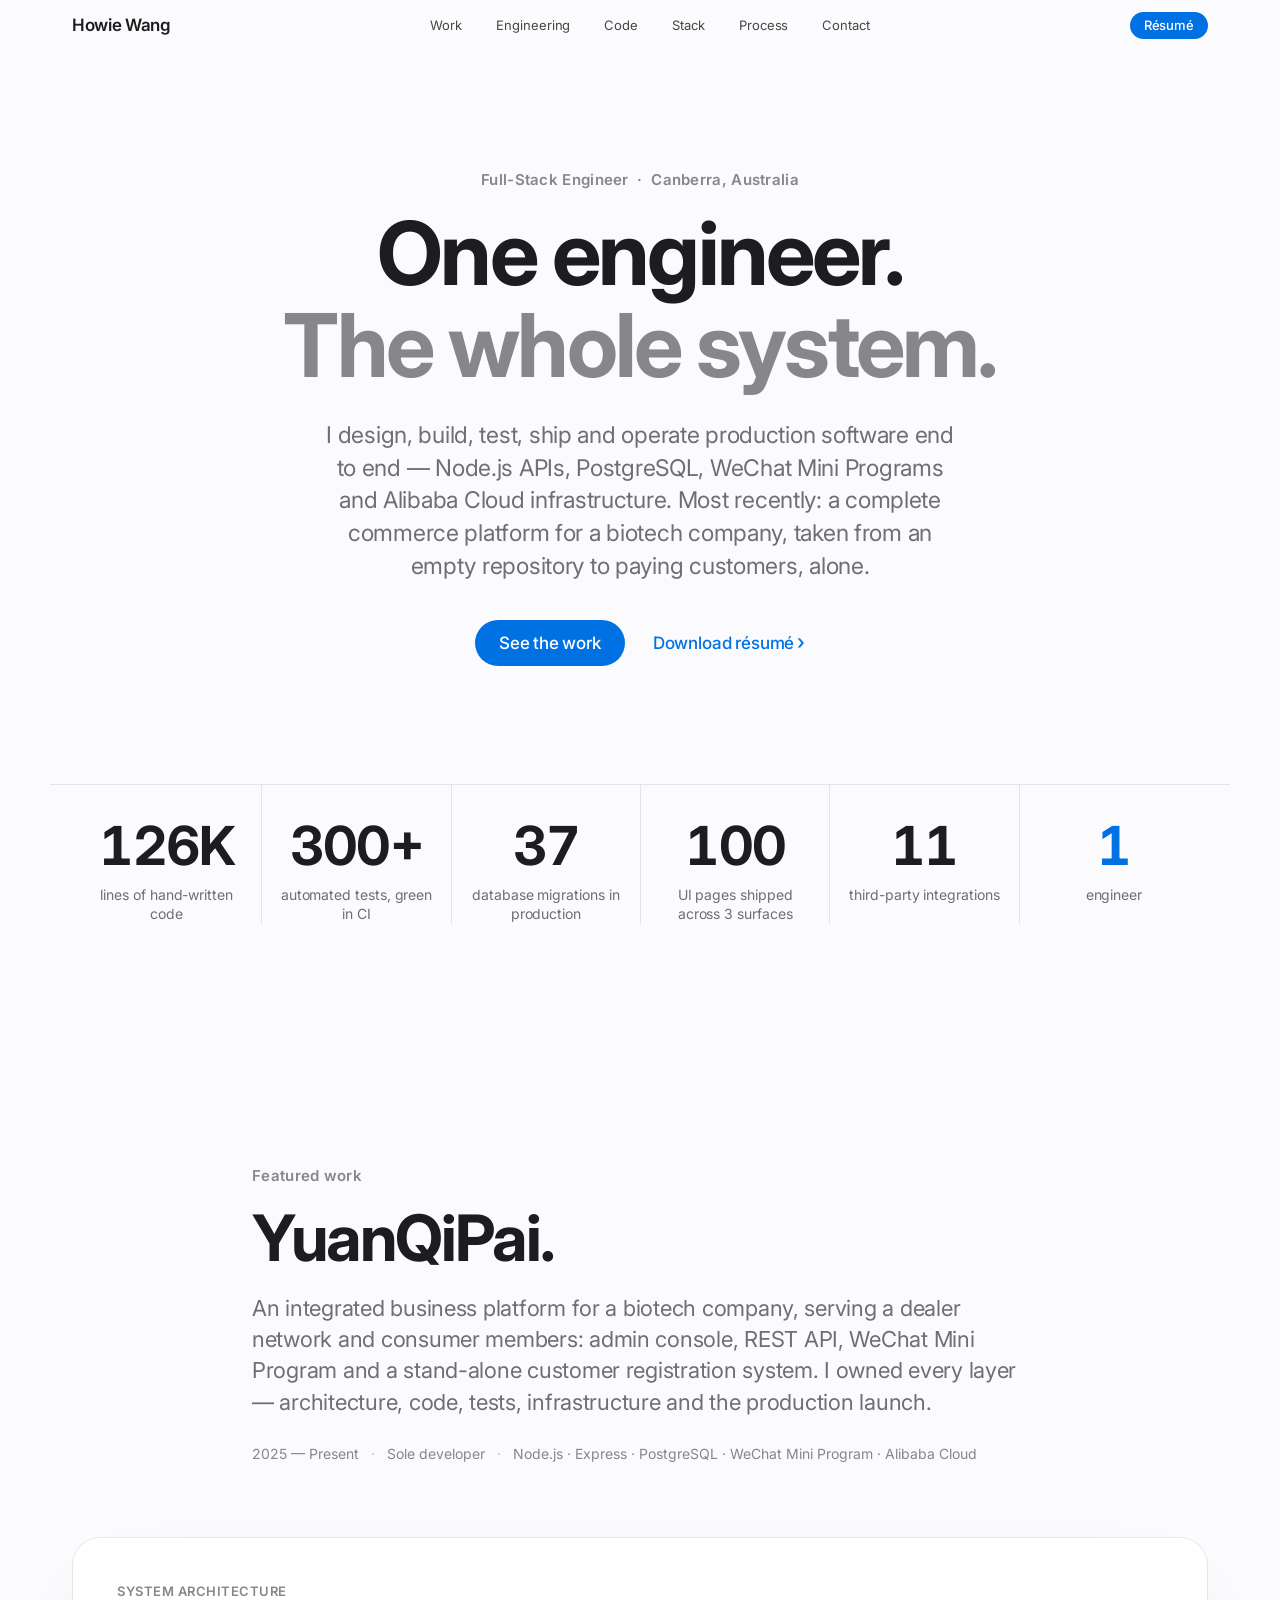
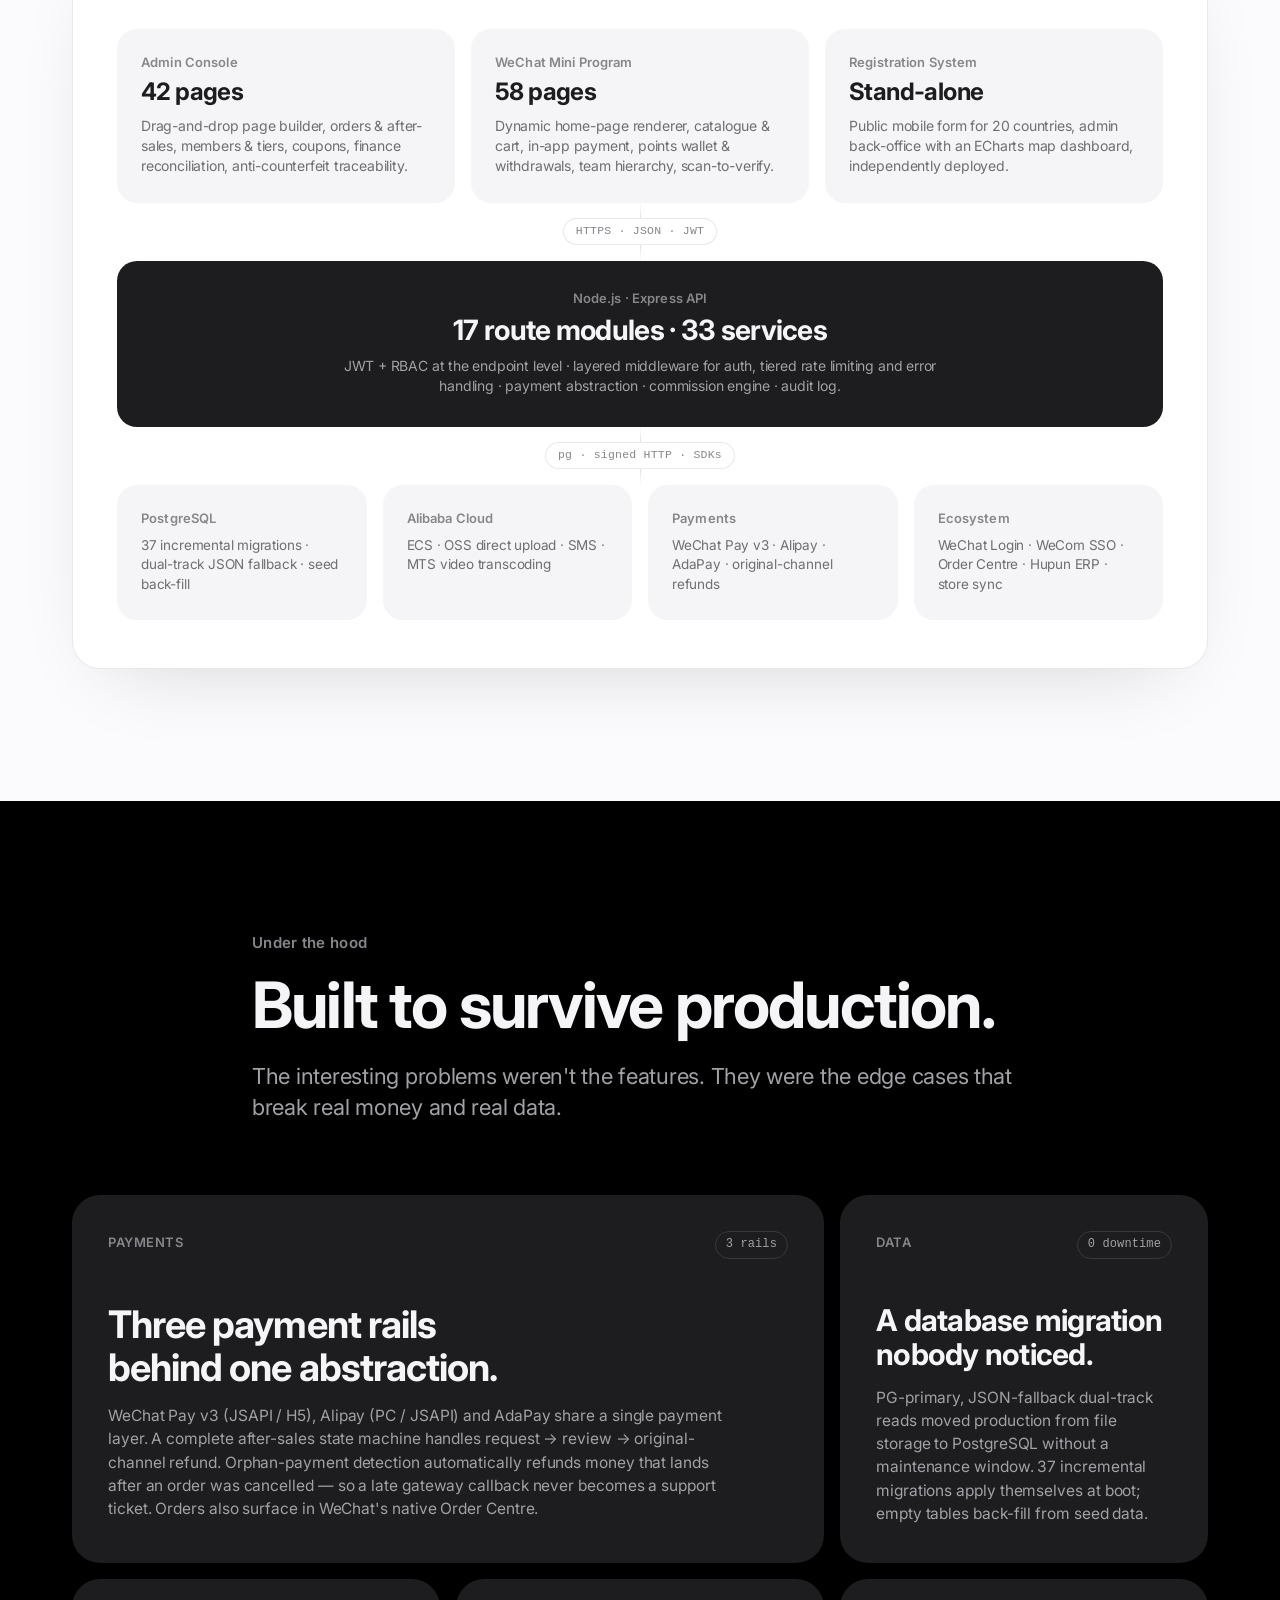
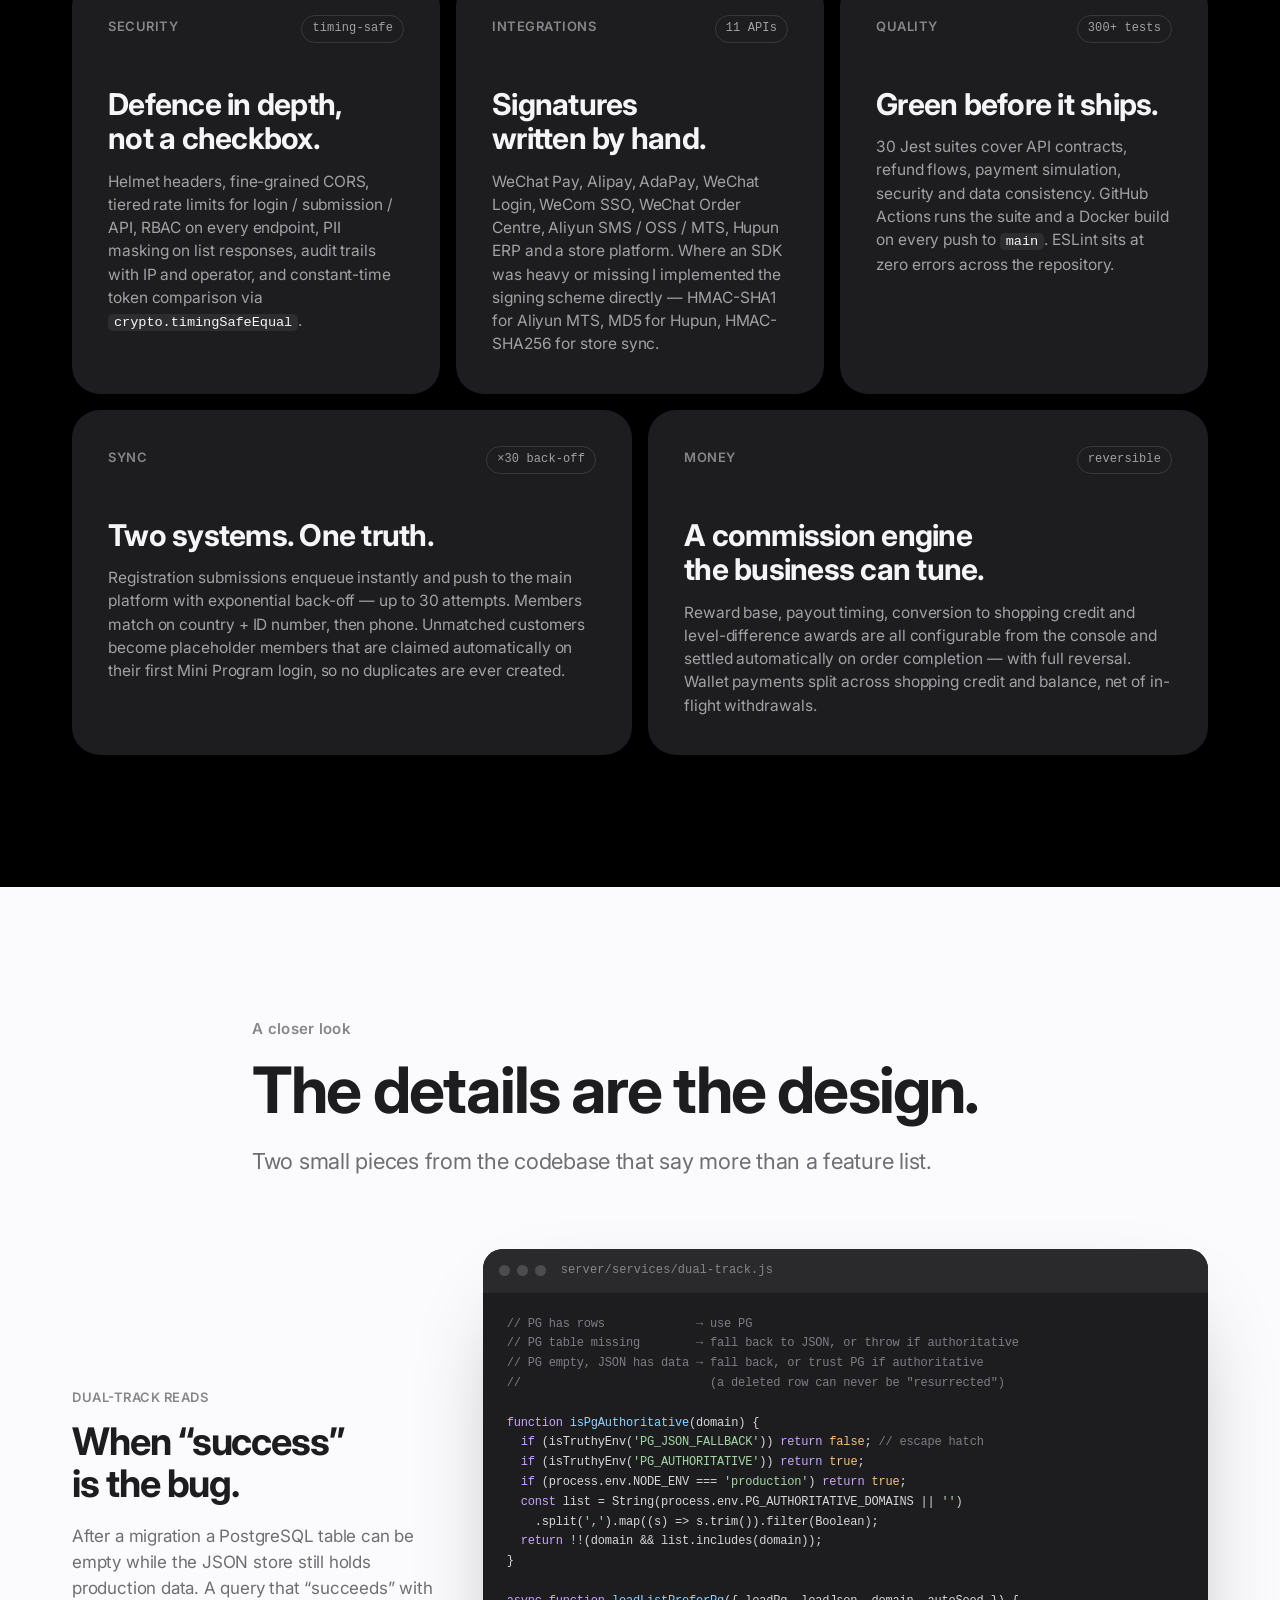
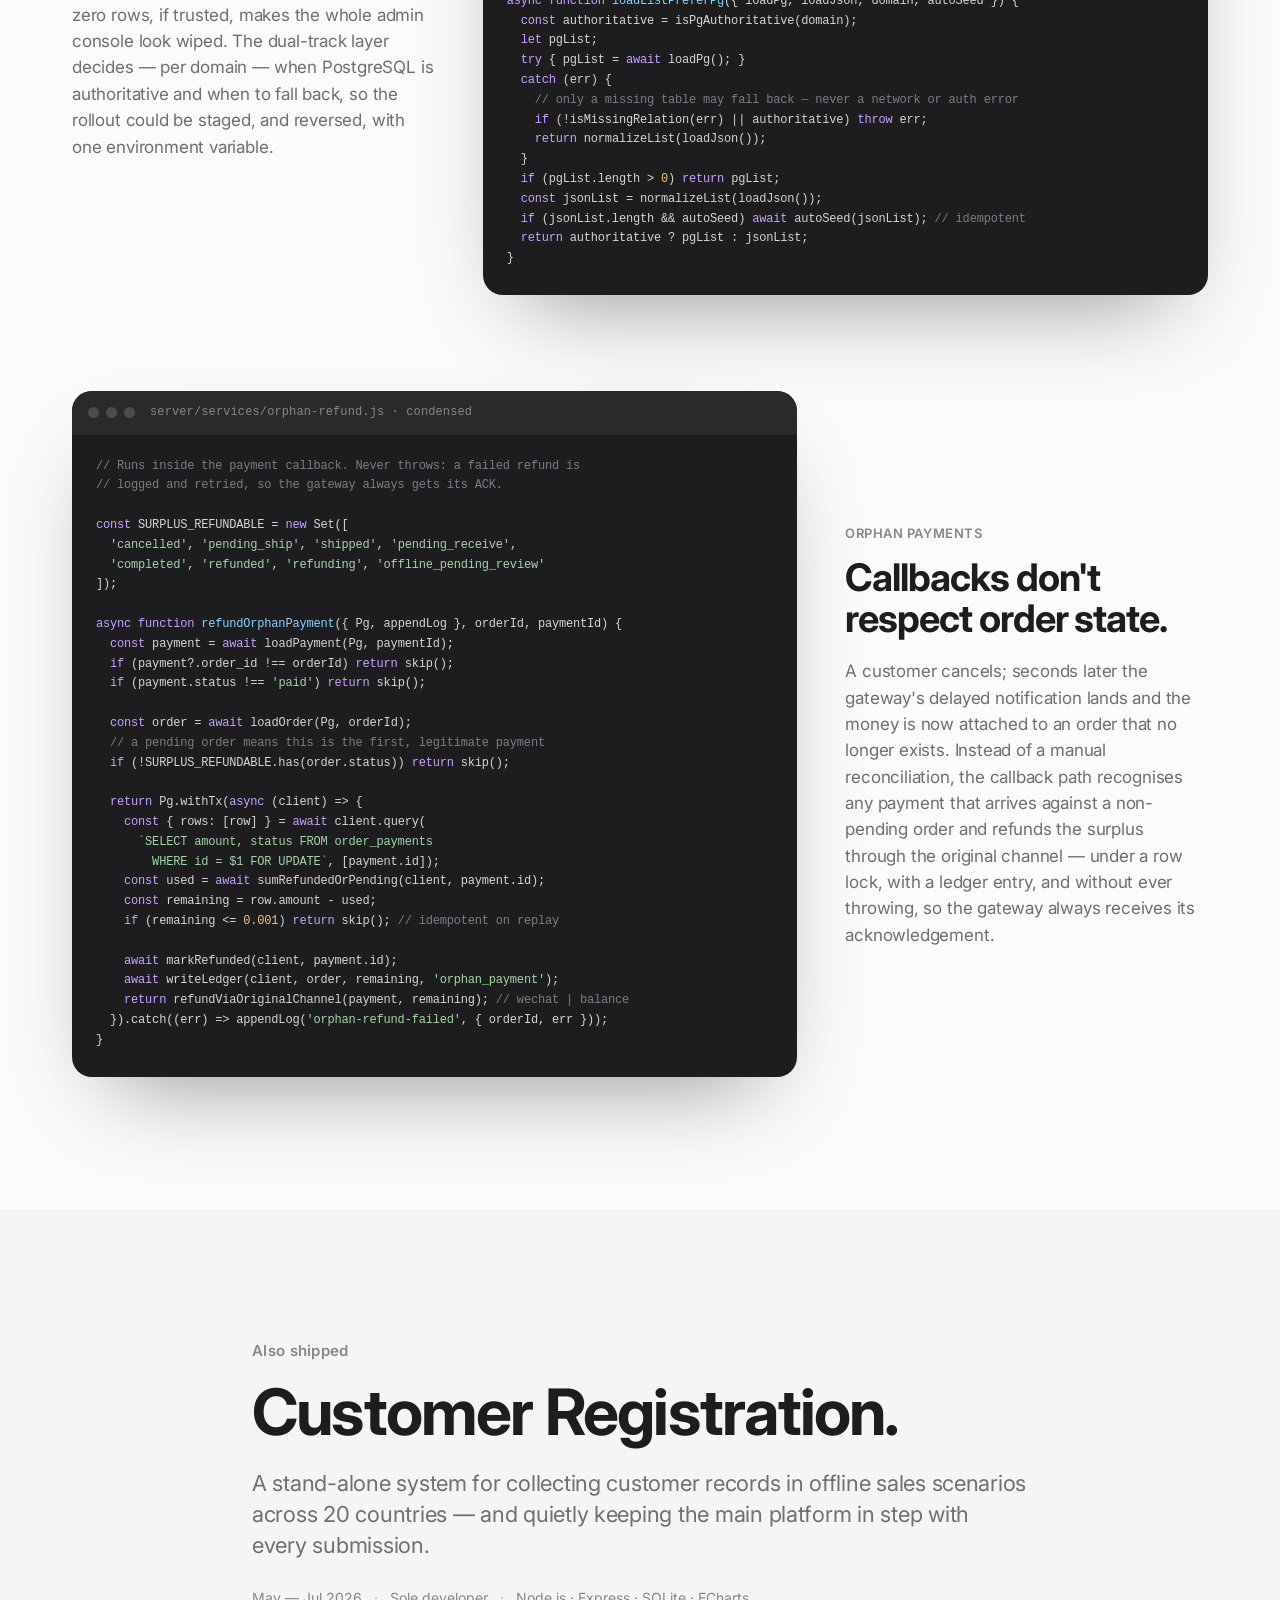
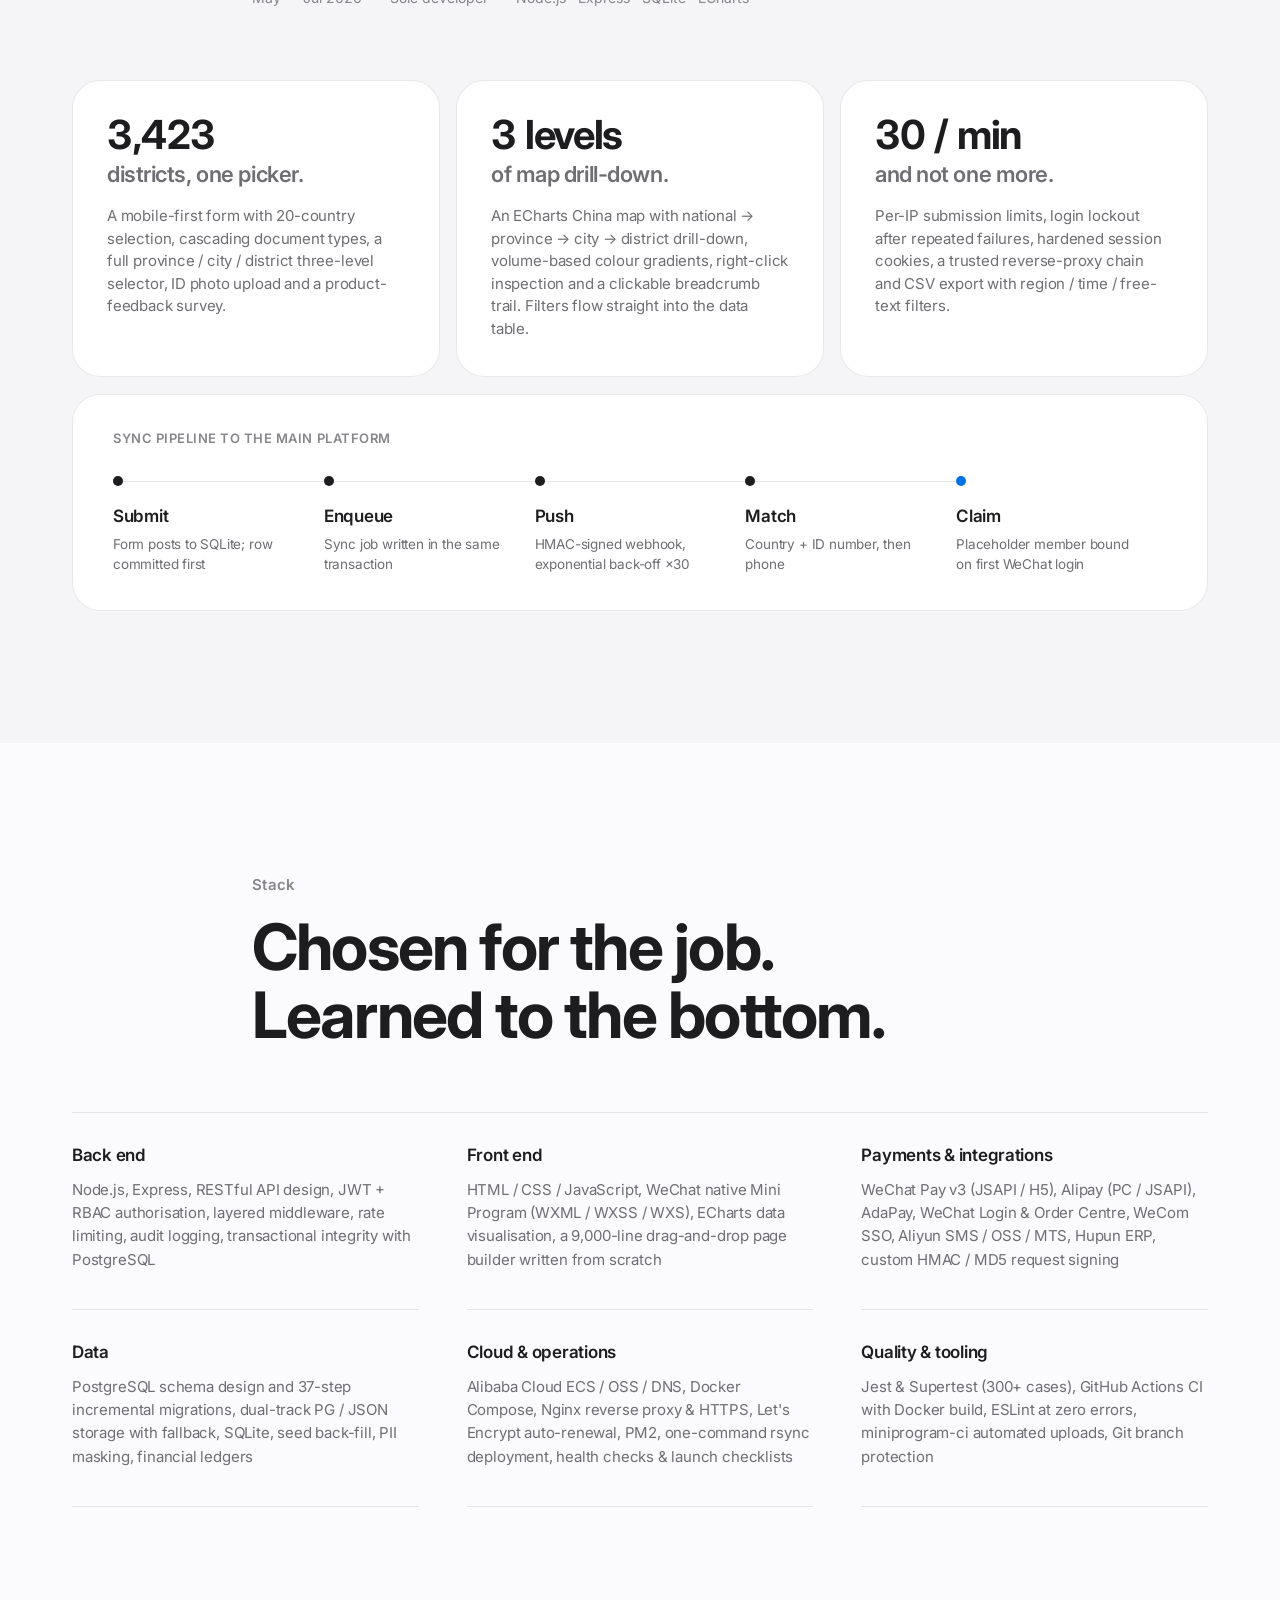
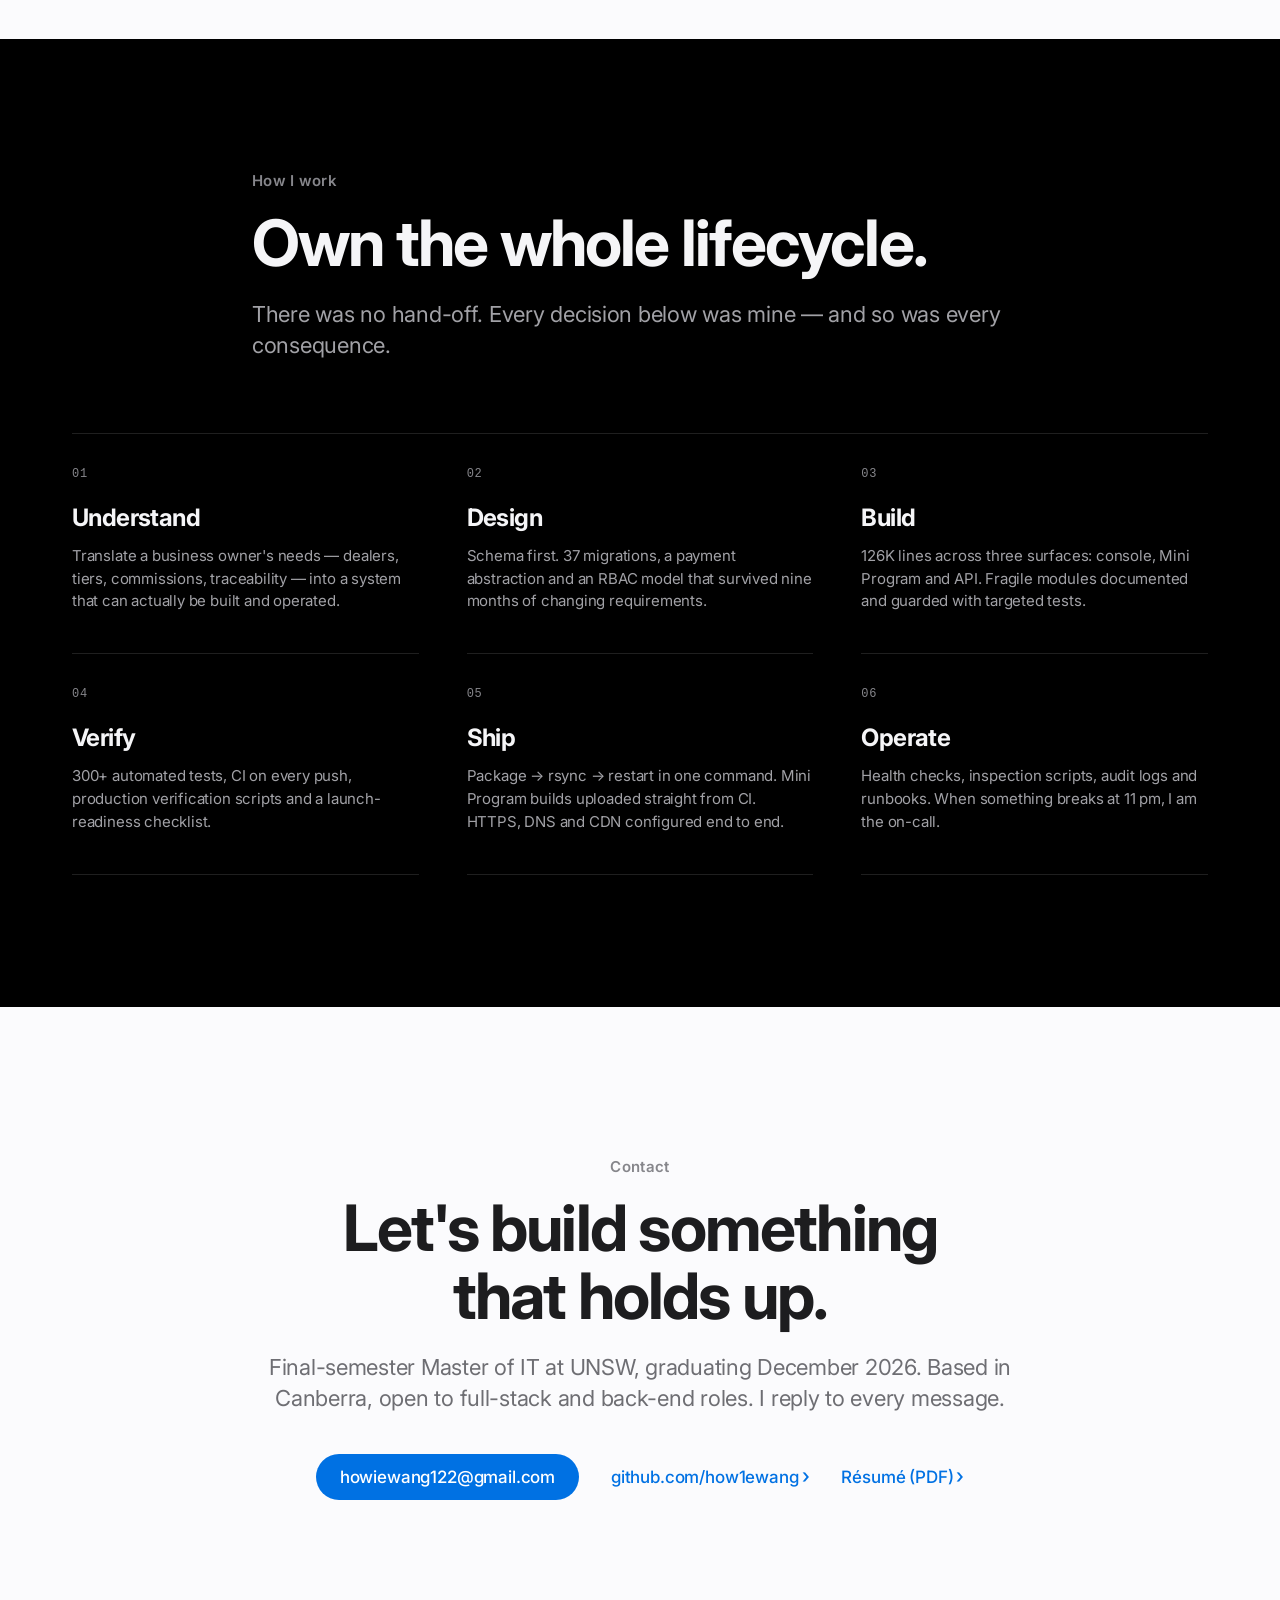
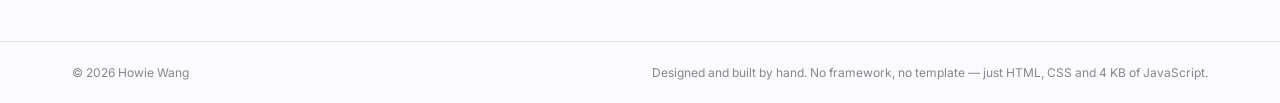
==== commit 163ded6a: "Add education (Master of IT, UNSW, Dec 2026) to site and résumés Co-authored-by: Cursor <cursoragent" ====
--- a/engineering/index.html
+++ b/engineering/index.html
@@ -534,7 +534,8 @@
         <p class="eyebrow reveal">Contact</p>
         <h2 class="section-title reveal" data-delay="1">Let's build something that holds up.</h2>
         <p class="section-lead reveal" data-delay="2">
-          Based in Canberra, open to full-stack and back-end roles. I reply to every message.
+          Final-semester Master of IT at UNSW, graduating December 2026. Based in Canberra, open to full-stack
+          and back-end roles. I reply to every message.
         </p>
         <div class="contact-actions reveal" data-delay="3">
           <a class="btn" href="mailto:howiewang122@gmail.com">howiewang122@gmail.com</a>
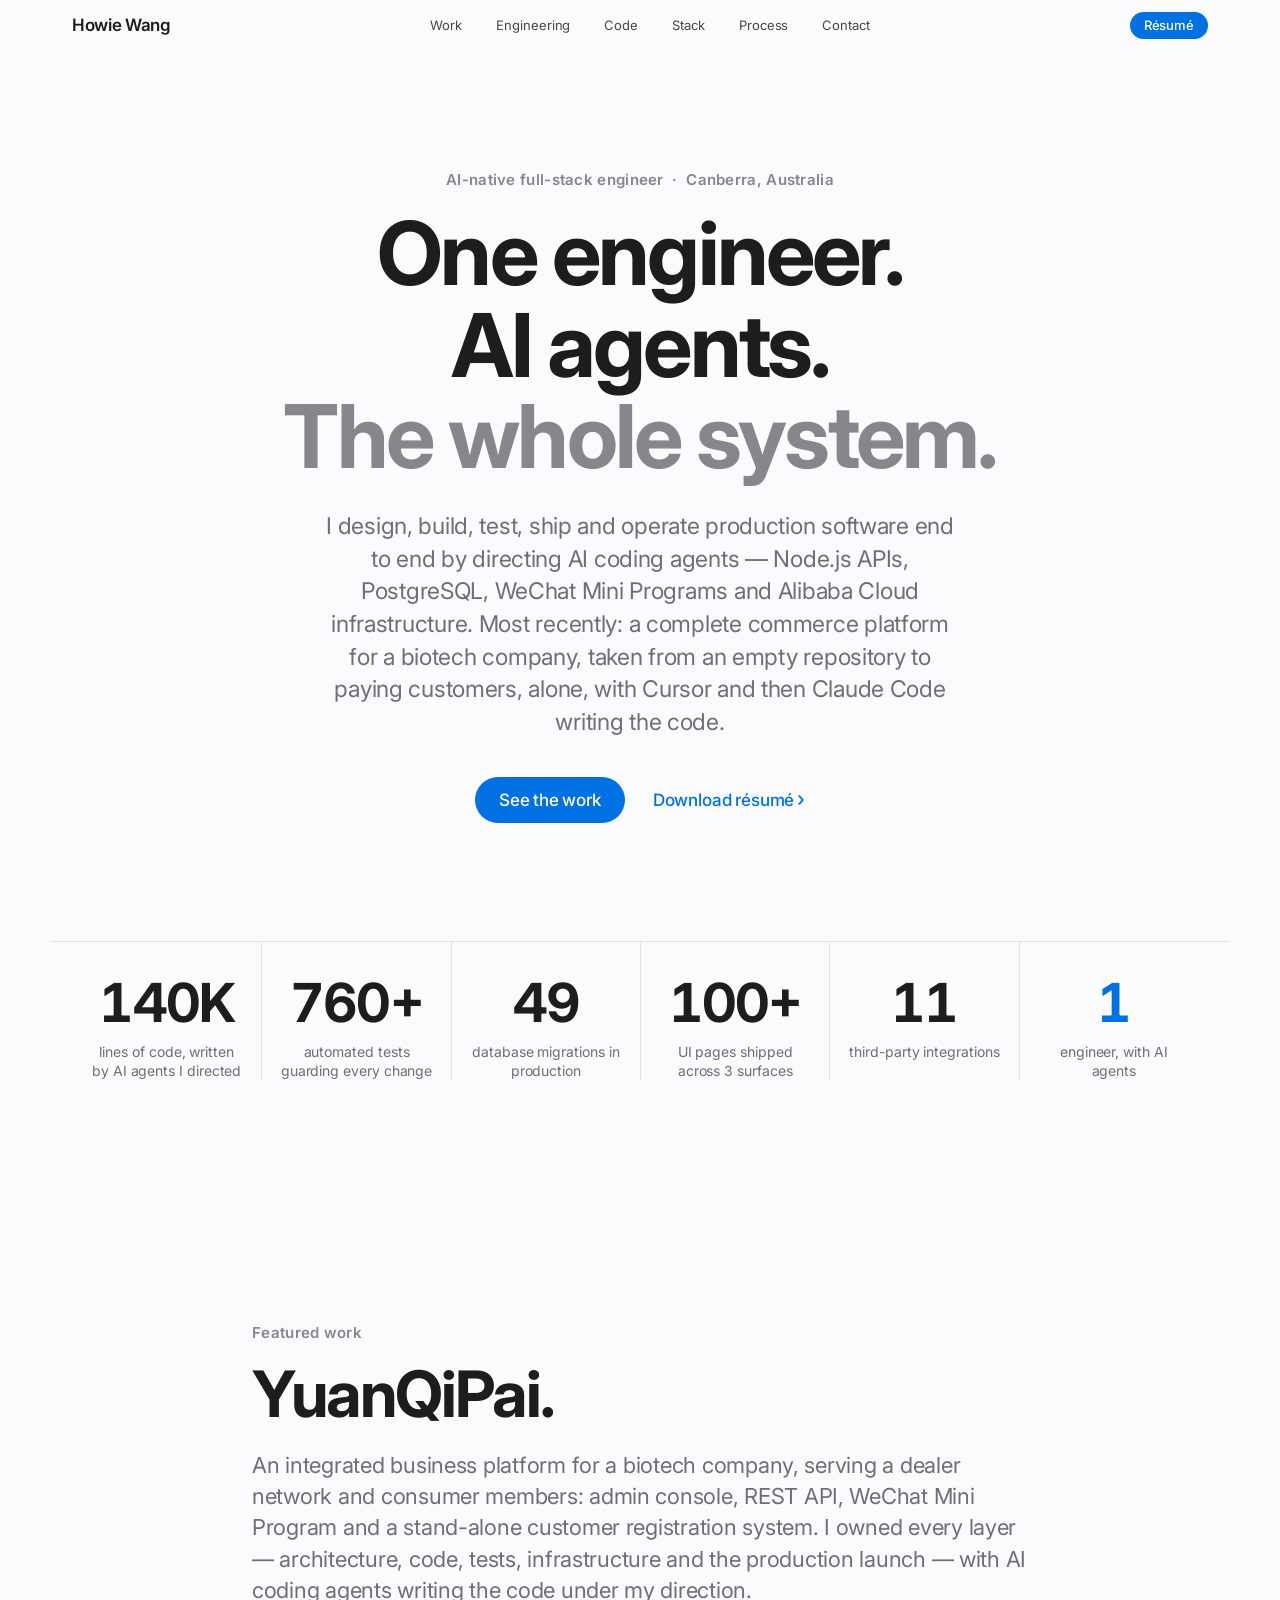
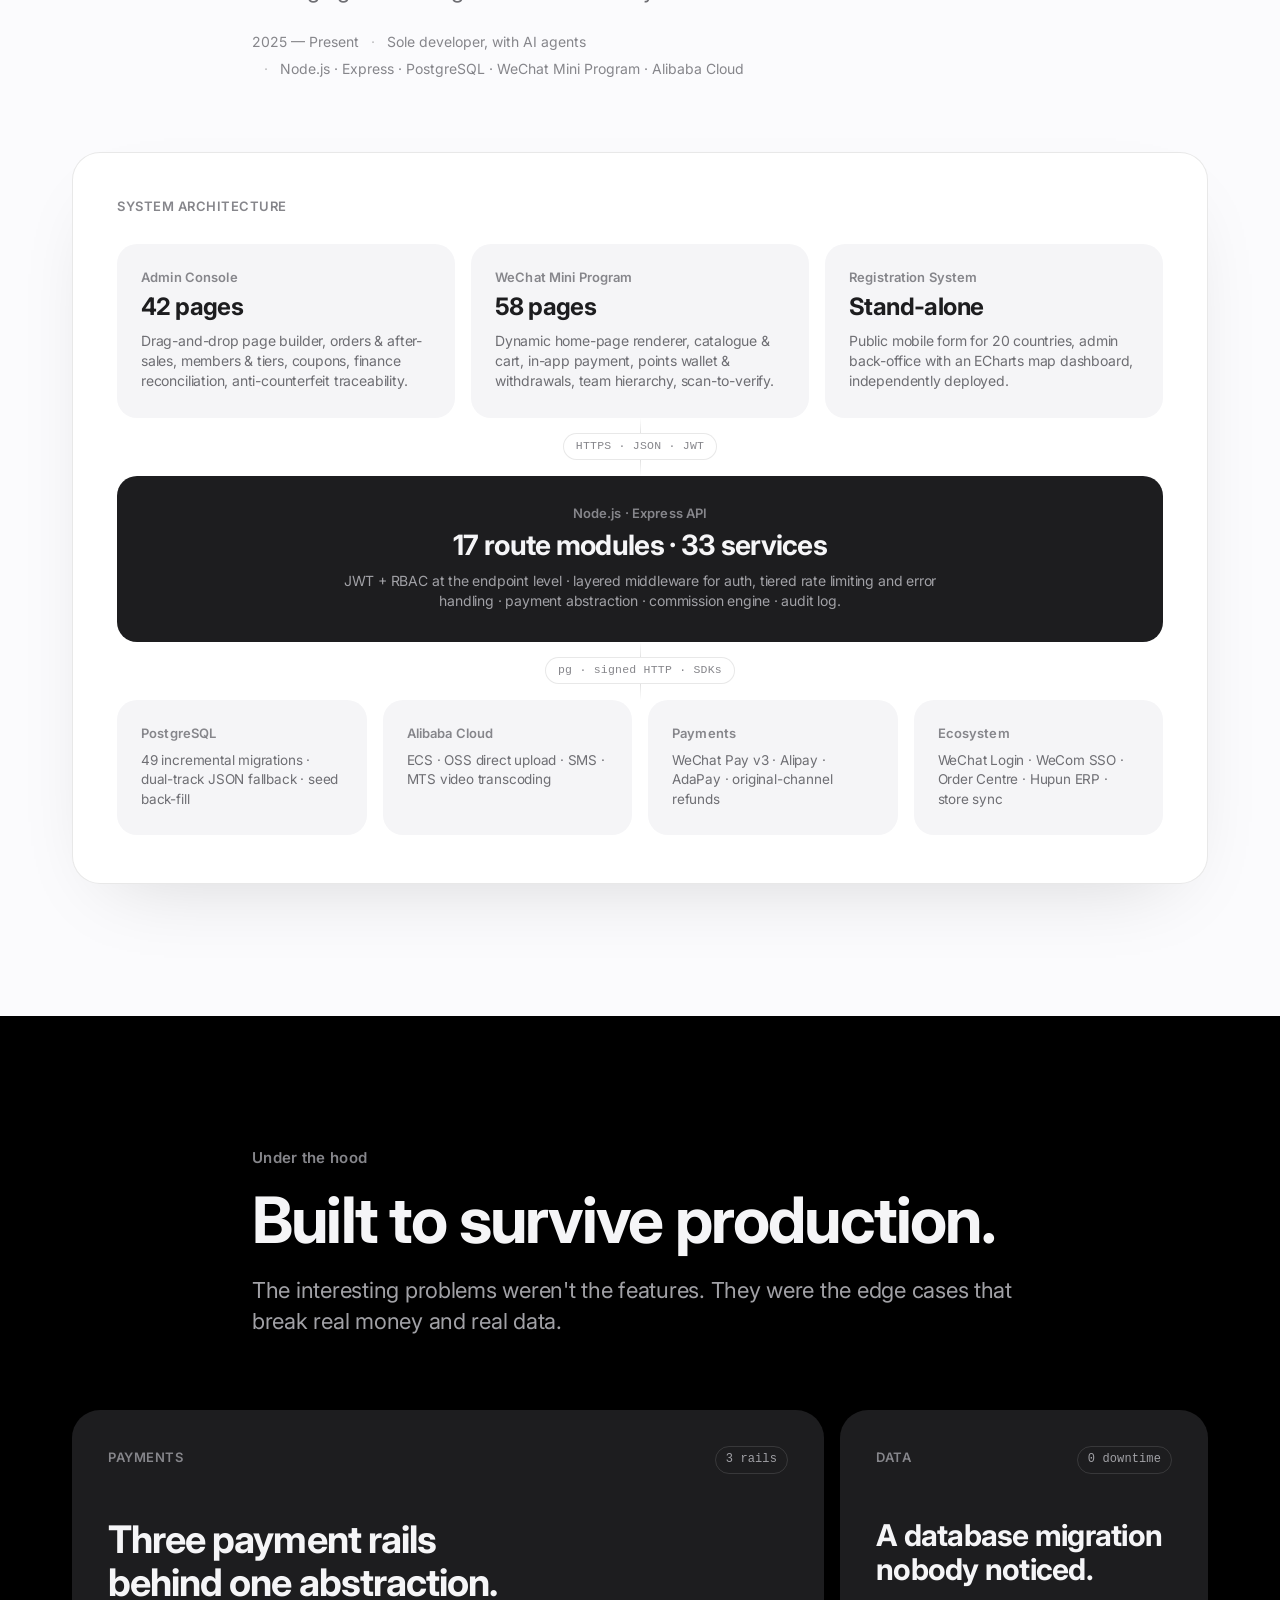
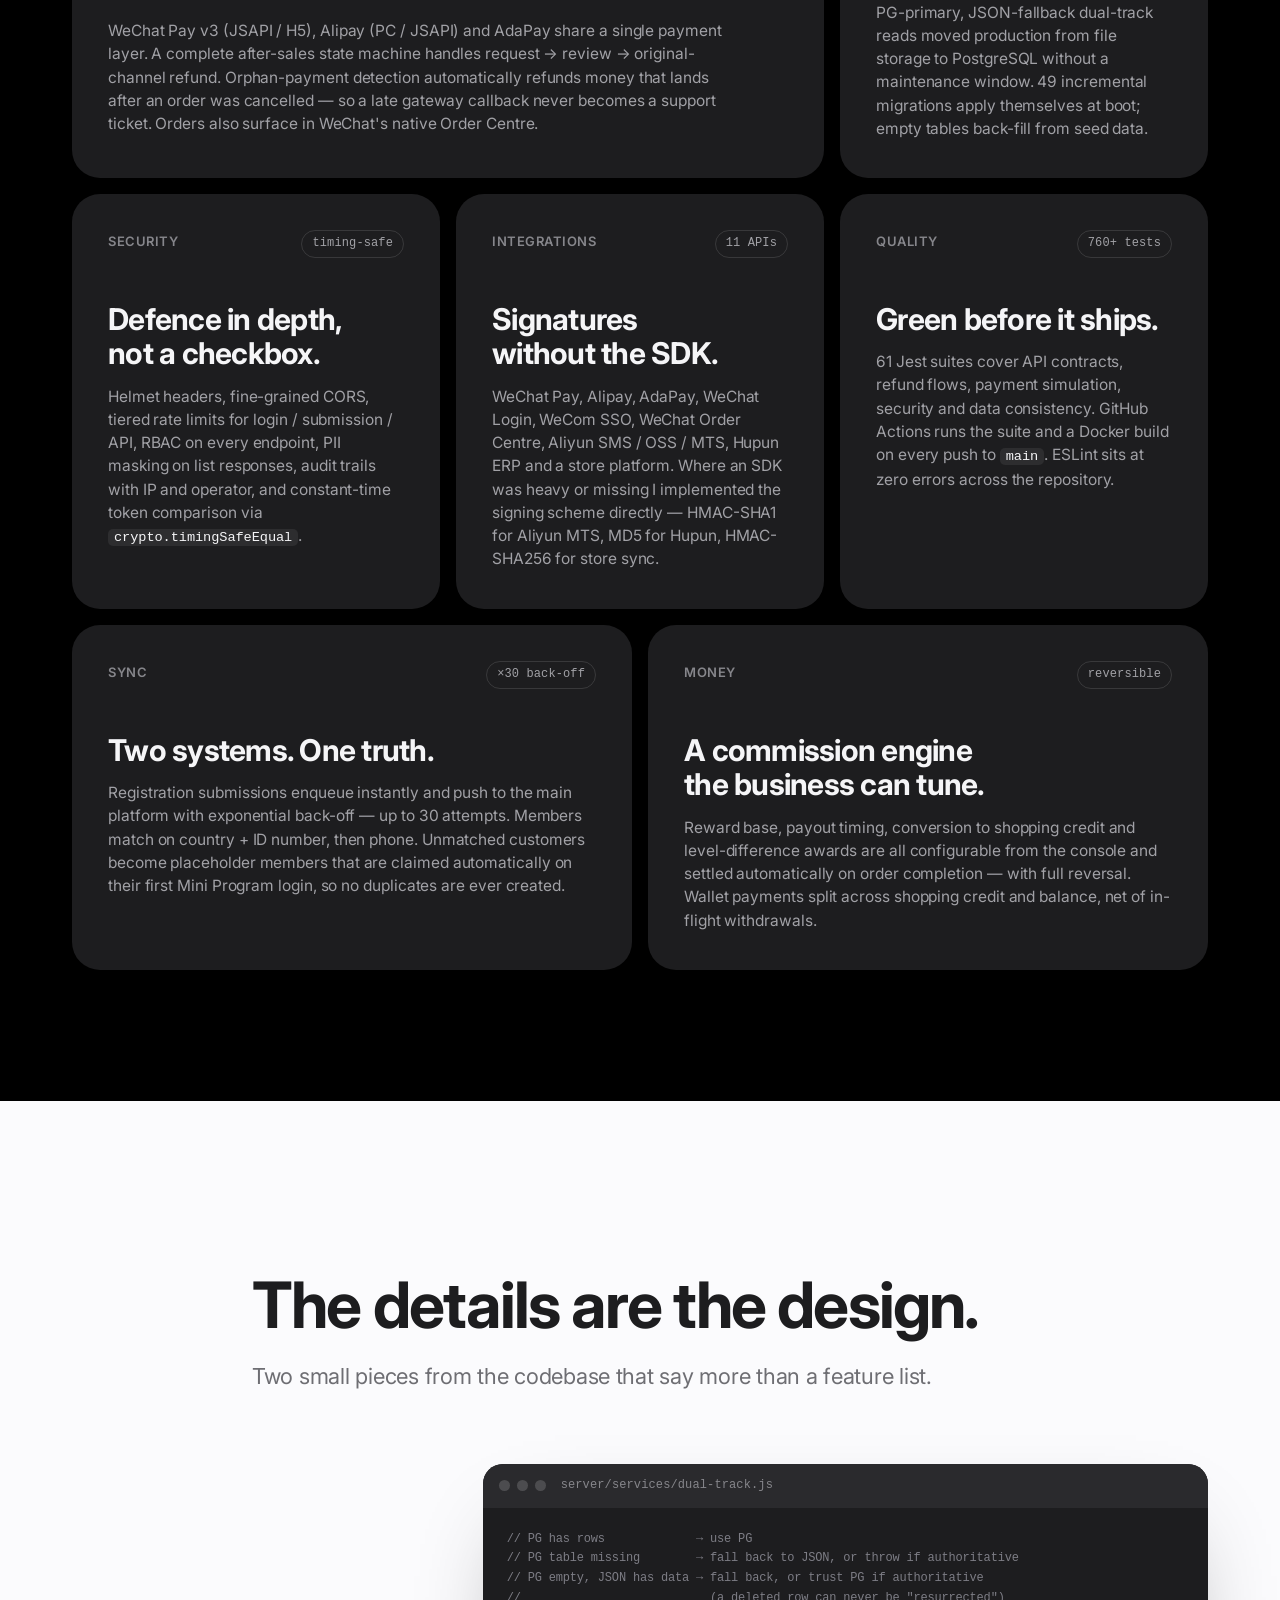
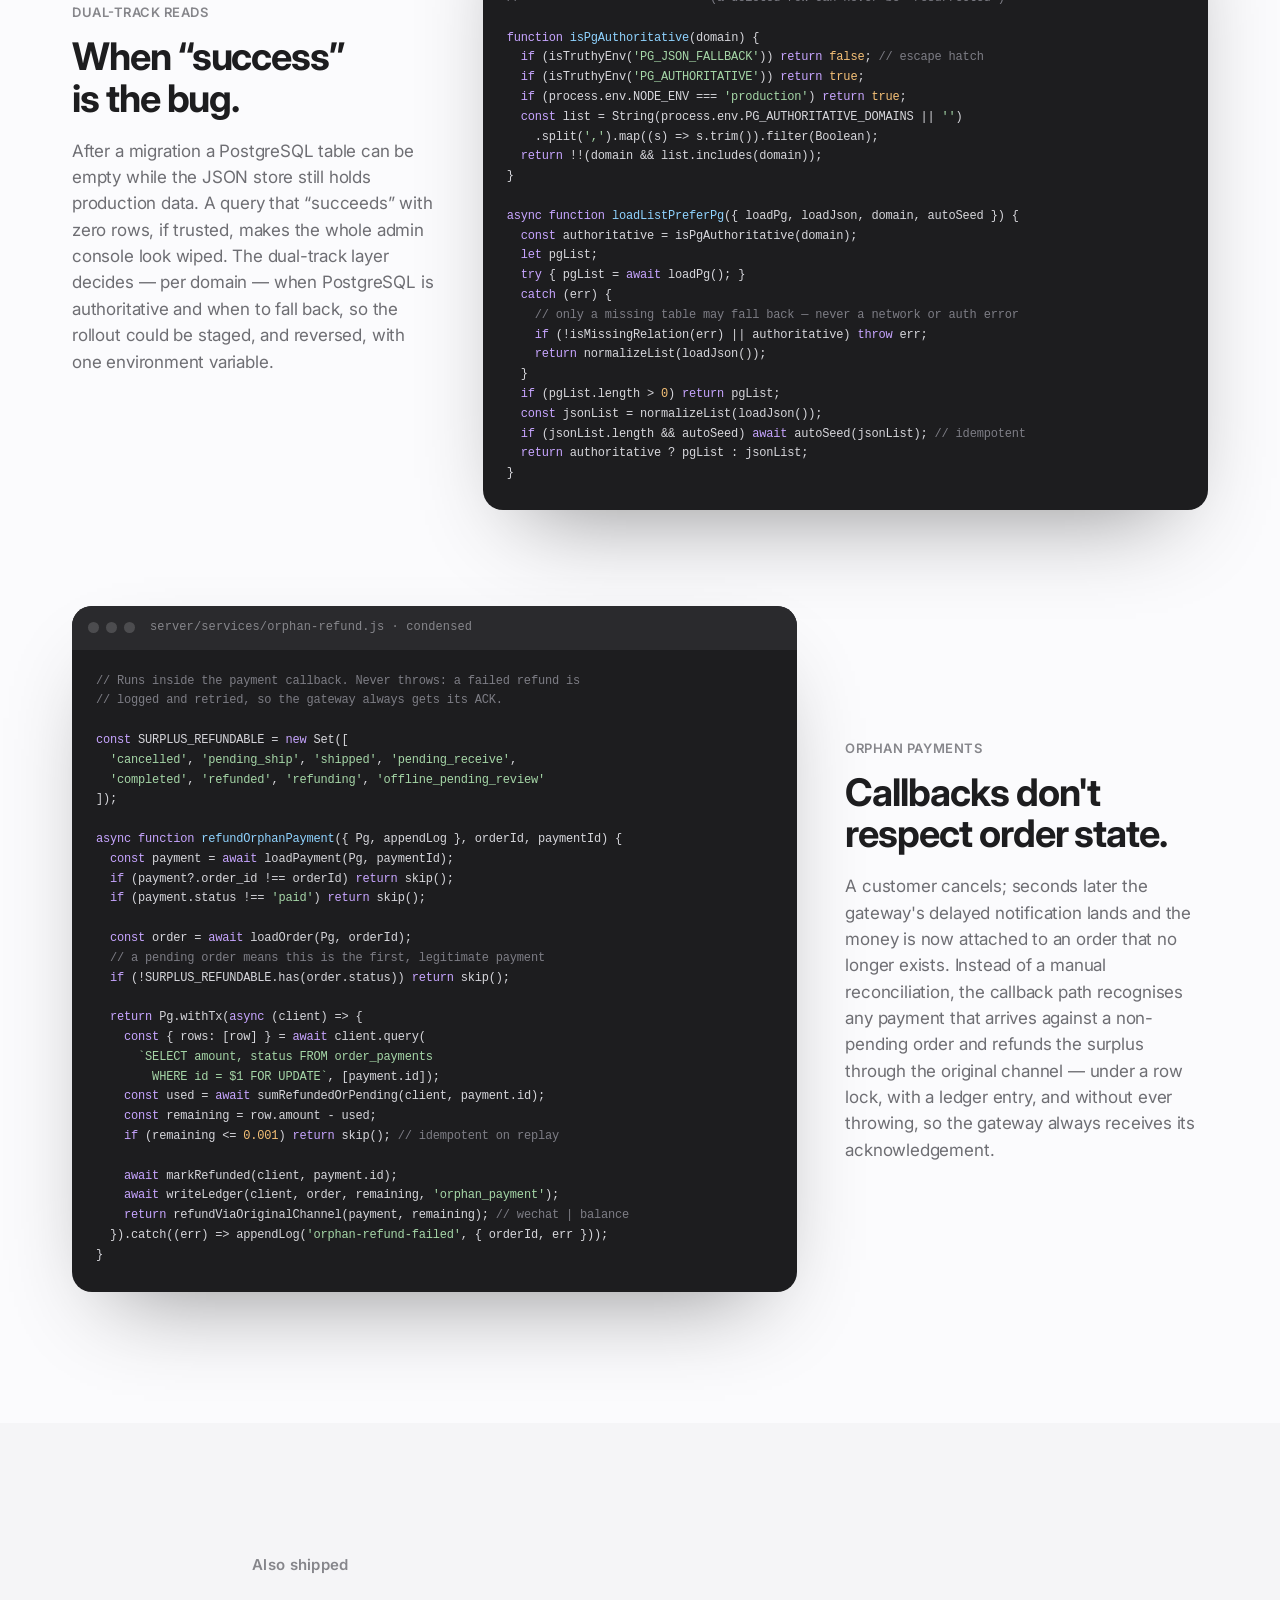
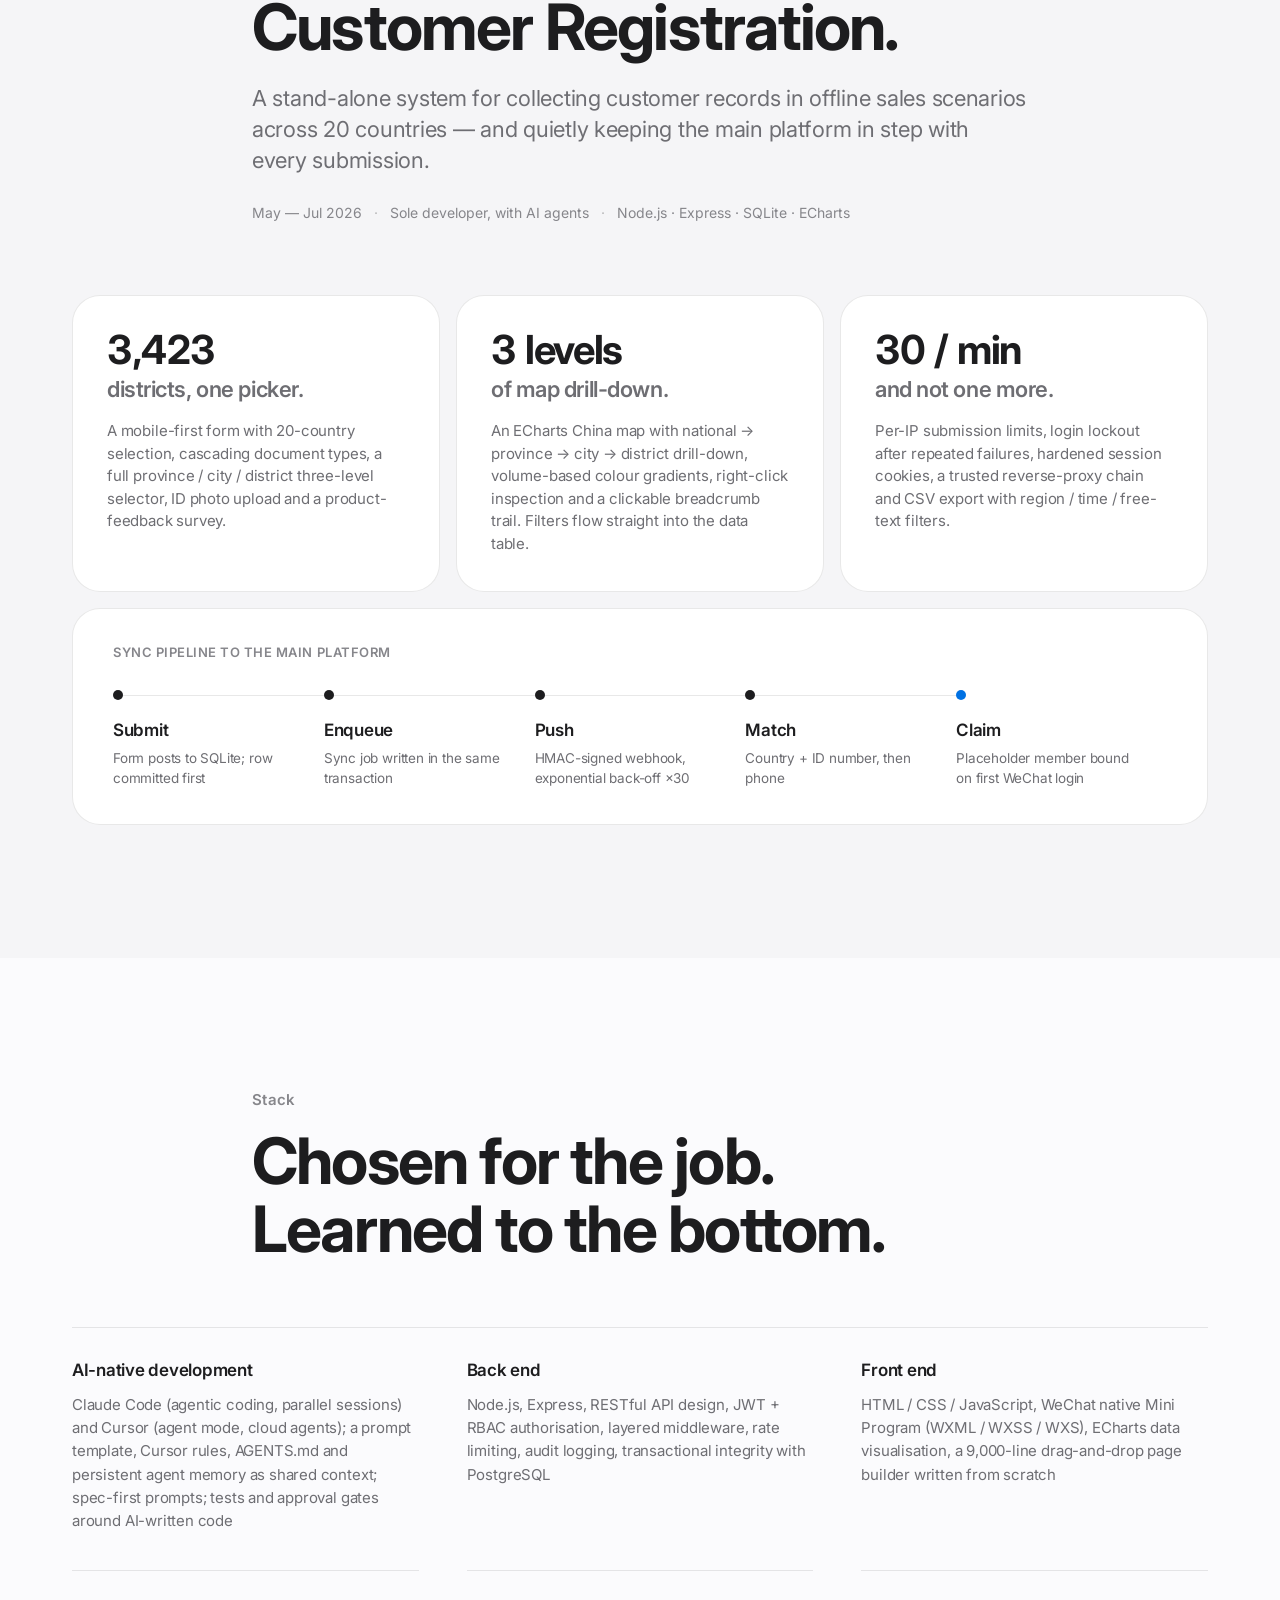
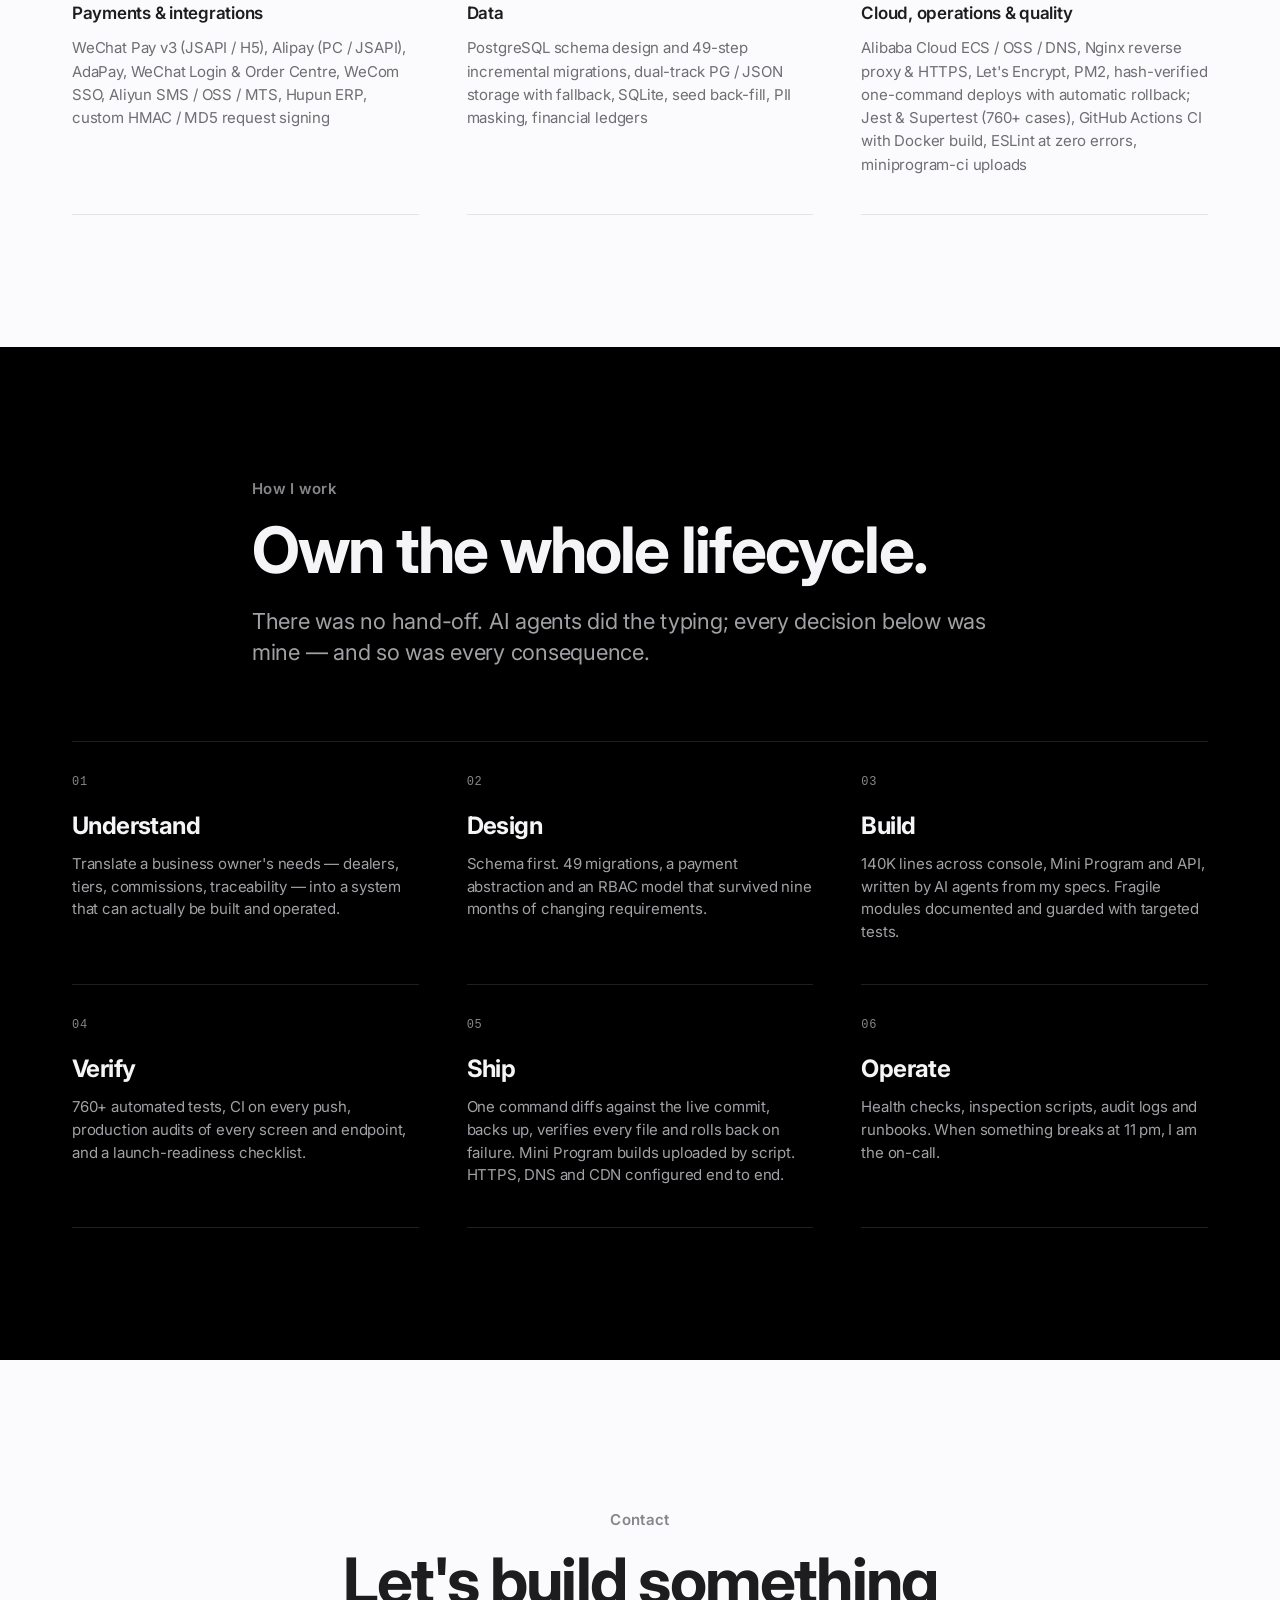
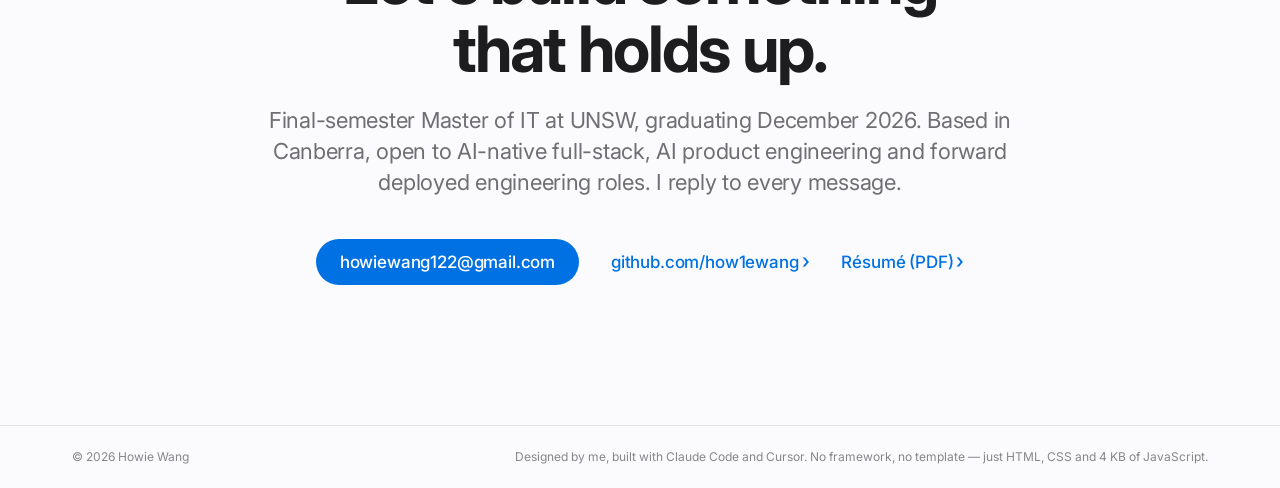
==== commit d8ea21f9: "Reframe the site as AI-native: built solo, with AI agents - Titles: "AI-native solutions engineer" (" ====
--- a/engineering/index.html
+++ b/engineering/index.html
@@ -3,14 +3,14 @@
 <head>
   <meta charset="utf-8">
   <meta name="viewport" content="width=device-width, initial-scale=1, viewport-fit=cover">
-  <title>Howie Wang — Full-Stack Engineer</title>
-  <meta name="description" content="Howie Wang is a full-stack engineer in Canberra who designs, builds, tests, ships and operates production systems end to end — Node.js, PostgreSQL, WeChat Mini Programs and Alibaba Cloud.">
+  <title>Howie Wang — AI-native full-stack engineer</title>
+  <meta name="description" content="Howie Wang is an AI-native full-stack engineer in Canberra who designs, builds, tests, ships and operates production systems end to end by directing AI coding agents — Node.js, PostgreSQL, WeChat Mini Programs and Alibaba Cloud.">
   <meta name="author" content="Howie Wang">
   <meta name="theme-color" content="#fbfbfd">
 
   <meta property="og:type" content="website">
-  <meta property="og:title" content="Howie Wang — Full-Stack Engineer">
-  <meta property="og:description" content="One engineer. The whole system. A production commerce platform — 126K lines, 300+ tests, 37 migrations, 11 integrations — built solo.">
+  <meta property="og:title" content="Howie Wang — AI-native full-stack engineer">
+  <meta property="og:description" content="One engineer, AI agents, the whole system. A production commerce platform — 140K lines, 760+ tests, 49 migrations, 11 integrations — built solo with Claude Code and Cursor.">
   <meta name="twitter:card" content="summary">
 
   <link rel="icon" href="data:image/svg+xml,%3Csvg xmlns='http://www.w3.org/2000/svg' viewBox='0 0 64 64'%3E%3Crect width='64' height='64' rx='14' fill='%231d1d1f'/%3E%3Ctext x='32' y='41' text-anchor='middle' font-family='-apple-system,Helvetica,Arial,sans-serif' font-size='26' font-weight='600' fill='%23fff'%3EHW%3C/text%3E%3C/svg%3E">
@@ -62,16 +62,17 @@
     <!-- ============================== HERO ============================== -->
     <section class="hero">
       <div class="container-narrow">
-        <p class="eyebrow reveal">Full-Stack Engineer &nbsp;·&nbsp; Canberra, Australia</p>
+        <p class="eyebrow reveal">AI-native full-stack engineer &nbsp;·&nbsp; Canberra, Australia</p>
         <h1 class="hero-title reveal" data-delay="1">
           One engineer.<br>
+          AI agents.<br>
           <span class="muted">The whole system.</span>
         </h1>
         <p class="hero-lead reveal" data-delay="2">
-          I design, build, test, ship and operate production software end to end —
-          Node.js APIs, PostgreSQL, WeChat Mini Programs and Alibaba Cloud infrastructure.
-          Most recently: a complete commerce platform for a biotech company, taken from an
-          empty repository to paying customers, alone.
+          I design, build, test, ship and operate production software end to end by directing AI
+          coding agents — Node.js APIs, PostgreSQL, WeChat Mini Programs and Alibaba Cloud infrastructure.
+          Most recently: a complete commerce platform for a biotech company, taken from an empty
+          repository to paying customers, alone, with Cursor and then Claude Code writing the code.
         </p>
         <div class="hero-cta reveal" data-delay="3">
           <a class="btn" href="#work">See the work</a>
@@ -81,19 +82,19 @@
 
       <div class="stats container reveal" data-delay="4" aria-label="Key numbers">
         <div class="stat">
-          <div class="stat-value"><span data-count="126">126</span>K</div>
-          <div class="stat-label">lines of hand-written code</div>
+          <div class="stat-value"><span data-count="140">140</span>K</div>
+          <div class="stat-label">lines of code, written by AI agents I directed</div>
         </div>
         <div class="stat">
-          <div class="stat-value"><span data-count="300">300</span>+</div>
-          <div class="stat-label">automated tests, green in CI</div>
+          <div class="stat-value"><span data-count="760">760</span>+</div>
+          <div class="stat-label">automated tests guarding every change</div>
         </div>
         <div class="stat">
-          <div class="stat-value"><span data-count="37">37</span></div>
+          <div class="stat-value"><span data-count="49">49</span></div>
           <div class="stat-label">database migrations in production</div>
         </div>
         <div class="stat">
-          <div class="stat-value"><span data-count="100">100</span></div>
+          <div class="stat-value"><span data-count="100">100</span>+</div>
           <div class="stat-label">UI pages shipped across 3 surfaces</div>
         </div>
         <div class="stat">
@@ -102,7 +103,7 @@
         </div>
         <div class="stat stat-accent">
           <div class="stat-value"><span data-count="1">1</span></div>
-          <div class="stat-label">engineer</div>
+          <div class="stat-label">engineer, with AI agents</div>
         </div>
       </div>
     </section>
@@ -116,11 +117,11 @@
           An integrated business platform for a biotech company, serving a dealer network and
           consumer members: admin console, REST API, WeChat Mini Program and a stand-alone customer
           registration system. I owned every layer — architecture, code, tests, infrastructure and
-          the production launch.
+          the production launch — with AI coding agents writing the code under my direction.
         </p>
         <p class="meta-line reveal" data-delay="3">
           <span>2025 — Present</span>
-          <span>Sole developer</span>
+          <span>Sole developer, with AI agents</span>
           <span>Node.js · Express · PostgreSQL · WeChat Mini Program · Alibaba Cloud</span>
         </p>
       </div>
@@ -163,7 +164,7 @@
           <div class="arch-row arch-row-4">
             <div class="arch-node arch-node-sm">
               <div class="arch-node-kicker">PostgreSQL</div>
-              <div class="arch-node-desc">37 incremental migrations · dual-track JSON fallback · seed back-fill</div>
+              <div class="arch-node-desc">49 incremental migrations · dual-track JSON fallback · seed back-fill</div>
             </div>
             <div class="arch-node arch-node-sm">
               <div class="arch-node-kicker">Alibaba Cloud</div>
@@ -218,7 +219,7 @@
             <h3>A database migration nobody noticed.</h3>
             <p>
               PG-primary, JSON-fallback dual-track reads moved production from file storage to PostgreSQL
-              without a maintenance window. 37 incremental migrations apply themselves at boot; empty
+              without a maintenance window. 49 incremental migrations apply themselves at boot; empty
               tables back-fill from seed data.
             </p>
           </article>
@@ -241,7 +242,7 @@
               <span class="tile-kicker">Integrations</span>
               <span class="tile-metric">11 APIs</span>
             </div>
-            <h3>Signatures written by hand.</h3>
+            <h3>Signatures without the SDK.</h3>
             <p>
               WeChat Pay, Alipay, AdaPay, WeChat Login, WeCom SSO, WeChat Order Centre, Aliyun SMS / OSS / MTS,
               Hupun ERP and a store platform. Where an SDK was heavy or missing I implemented the signing
@@ -252,11 +253,11 @@
           <article class="tile tile-2 reveal" data-delay="2">
             <div class="tile-top">
               <span class="tile-kicker">Quality</span>
-              <span class="tile-metric">300+ tests</span>
+              <span class="tile-metric">760+ tests</span>
             </div>
             <h3>Green before it ships.</h3>
             <p>
-              30 Jest suites cover API contracts, refund flows, payment simulation, security and data
+              61 Jest suites cover API contracts, refund flows, payment simulation, security and data
               consistency. GitHub Actions runs the suite and a Docker build on every push to
               <code>main</code>. ESLint sits at zero errors across the repository.
             </p>
@@ -408,7 +409,7 @@
         </p>
         <p class="meta-line reveal" data-delay="3">
           <span>May — Jul 2026</span>
-          <span>Sole developer</span>
+          <span>Sole developer, with AI agents</span>
           <span>Node.js · Express · SQLite · ECharts</span>
         </p>
       </div>
@@ -455,6 +456,10 @@
       <div class="container">
         <div class="skills reveal">
           <div class="skill-group">
+            <h3>AI-native development</h3>
+            <p>Claude Code (agentic coding, parallel sessions) and Cursor (agent mode, cloud agents); a prompt template, Cursor rules, AGENTS.md and persistent agent memory as shared context; spec-first prompts; tests and approval gates around AI-written code</p>
+          </div>
+          <div class="skill-group">
             <h3>Back end</h3>
             <p>Node.js, Express, RESTful API design, JWT + RBAC authorisation, layered middleware, rate limiting, audit logging, transactional integrity with PostgreSQL</p>
           </div>
@@ -468,15 +473,11 @@
           </div>
           <div class="skill-group">
             <h3>Data</h3>
-            <p>PostgreSQL schema design and 37-step incremental migrations, dual-track PG / JSON storage with fallback, SQLite, seed back-fill, PII masking, financial ledgers</p>
+            <p>PostgreSQL schema design and 49-step incremental migrations, dual-track PG / JSON storage with fallback, SQLite, seed back-fill, PII masking, financial ledgers</p>
           </div>
           <div class="skill-group">
-            <h3>Cloud &amp; operations</h3>
-            <p>Alibaba Cloud ECS / OSS / DNS, Docker Compose, Nginx reverse proxy &amp; HTTPS, Let's Encrypt auto-renewal, PM2, one-command rsync deployment, health checks &amp; launch checklists</p>
-          </div>
-          <div class="skill-group">
-            <h3>Quality &amp; tooling</h3>
-            <p>Jest &amp; Supertest (300+ cases), GitHub Actions CI with Docker build, ESLint at zero errors, miniprogram-ci automated uploads, Git branch protection</p>
+            <h3>Cloud, operations &amp; quality</h3>
+            <p>Alibaba Cloud ECS / OSS / DNS, Nginx reverse proxy &amp; HTTPS, Let's Encrypt, PM2, hash-verified one-command deploys with automatic rollback; Jest &amp; Supertest (760+ cases), GitHub Actions CI with Docker build, ESLint at zero errors, miniprogram-ci uploads</p>
           </div>
         </div>
       </div>
@@ -488,7 +489,7 @@
         <p class="eyebrow reveal">How I work</p>
         <h2 class="section-title reveal" data-delay="1">Own the whole lifecycle.</h2>
         <p class="section-lead reveal" data-delay="2">
-          There was no hand-off. Every decision below was mine — and so was every consequence.
+          There was no hand-off. AI agents did the typing; every decision below was mine — and so was every consequence.
         </p>
       </div>
 
@@ -502,22 +503,22 @@
           <li>
             <span class="process-num">02</span>
             <h3>Design</h3>
-            <p>Schema first. 37 migrations, a payment abstraction and an RBAC model that survived nine months of changing requirements.</p>
+            <p>Schema first. 49 migrations, a payment abstraction and an RBAC model that survived nine months of changing requirements.</p>
           </li>
           <li>
             <span class="process-num">03</span>
             <h3>Build</h3>
-            <p>126K lines across three surfaces: console, Mini Program and API. Fragile modules documented and guarded with targeted tests.</p>
+            <p>140K lines across console, Mini Program and API, written by AI agents from my specs. Fragile modules documented and guarded with targeted tests.</p>
           </li>
           <li>
             <span class="process-num">04</span>
             <h3>Verify</h3>
-            <p>300+ automated tests, CI on every push, production verification scripts and a launch-readiness checklist.</p>
+            <p>760+ automated tests, CI on every push, production audits of every screen and endpoint, and a launch-readiness checklist.</p>
           </li>
           <li>
             <span class="process-num">05</span>
             <h3>Ship</h3>
-            <p>Package → rsync → restart in one command. Mini Program builds uploaded straight from CI. HTTPS, DNS and CDN configured end to end.</p>
+            <p>One command diffs against the live commit, backs up, verifies every file and rolls back on failure. Mini Program builds uploaded by script. HTTPS, DNS and CDN configured end to end.</p>
           </li>
           <li>
             <span class="process-num">06</span>
@@ -534,8 +535,8 @@
         <p class="eyebrow reveal">Contact</p>
         <h2 class="section-title reveal" data-delay="1">Let's build something that holds up.</h2>
         <p class="section-lead reveal" data-delay="2">
-          Final-semester Master of IT at UNSW, graduating December 2026. Based in Canberra, open to full-stack
-          and back-end roles. I reply to every message.
+          Final-semester Master of IT at UNSW, graduating December 2026. Based in Canberra, open to AI-native
+          full-stack, AI product engineering and forward deployed engineering roles. I reply to every message.
         </p>
         <div class="contact-actions reveal" data-delay="3">
           <a class="btn" href="mailto:howiewang122@gmail.com">howiewang122@gmail.com</a>
@@ -549,7 +550,7 @@
   <footer class="footer">
     <div class="container footer-inner">
       <span>© 2026 Howie Wang</span>
-      <span>Designed and built by hand. No framework, no template — just HTML, CSS and 4 KB of JavaScript.</span>
+      <span>Designed by me, built with Claude Code and Cursor. No framework, no template — just HTML, CSS and 4 KB of JavaScript.</span>
     </div>
   </footer>
 
--- a/styles.css
+++ b/styles.css
@@ -294,6 +294,7 @@
 body.nav-open .nav-mobile a:nth-child(5) { transition-delay: 0.15s; }
 body.nav-open .nav-mobile a:nth-child(6) { transition-delay: 0.18s; }
 body.nav-open .nav-mobile a:nth-child(7) { transition-delay: 0.21s; }
+body.nav-open .nav-mobile a:nth-child(8) { transition-delay: 0.24s; }
 body.nav-open { overflow: hidden; }
 
 /* --------------------------------------------------------------------------
@@ -860,6 +861,217 @@
 }
 
 /* --------------------------------------------------------------------------
+   Inline icons (sprite <symbol>s referenced with <use>)
+   -------------------------------------------------------------------------- */
+.tile-icon svg, .decision-icon svg, .shift-arrow svg, .more-icon svg {
+  fill: none;
+  stroke: currentColor;
+  stroke-width: 1.6;
+  stroke-linecap: round;
+  stroke-linejoin: round;
+}
+
+/* --------------------------------------------------------------------------
+   Device frames — real product shots
+   -------------------------------------------------------------------------- */
+.device { position: relative; }
+.device img { width: 100%; height: auto; }
+
+.device-browser {
+  background: var(--surface-dark);
+  border-radius: 18px;
+  overflow: hidden;
+  box-shadow: 0 50px 100px -40px rgba(0, 0, 0, 0.45), 0 0 0 1px rgba(0, 0, 0, 0.06);
+}
+.device-bar {
+  display: flex;
+  align-items: center;
+  gap: 7px;
+  padding: 12px 16px;
+  background: #2a2a2d;
+}
+.device-bar span { width: 11px; height: 11px; border-radius: 50%; background: rgba(255, 255, 255, 0.16); }
+.device-bar em {
+  margin-left: 8px;
+  font-family: var(--mono);
+  font-style: normal;
+  font-size: 12px;
+  letter-spacing: 0.01em;
+  color: var(--text-on-dark-3);
+  white-space: nowrap;
+  overflow: hidden;
+  text-overflow: ellipsis;
+}
+
+.device-phone {
+  width: 100%;
+  max-width: 300px;
+  padding: 10px;
+  background: var(--surface-dark);
+  border-radius: 46px;
+  box-shadow: 0 50px 100px -40px rgba(0, 0, 0, 0.45), inset 0 0 0 1px rgba(255, 255, 255, 0.08);
+}
+.device-phone img { border-radius: 36px; }
+
+/* Hero product shot */
+.hero-shot { margin-top: 84px; }
+.hero-shot .device-browser { max-width: 1100px; margin: 0 auto; }
+.hero-shot figcaption {
+  margin: 24px auto 0;
+  max-width: 64ch;
+  font-size: 14px;
+  line-height: 1.5;
+  color: var(--text-3);
+}
+.hero-shot + .stats { margin-top: 96px; }
+
+/* Shots slide in a touch slower and settle from a slight scale */
+.reveal-shot { transform: translateY(34px) scale(0.985); transition-duration: 1.1s; }
+.reveal-shot.is-visible { transform: none; }
+
+/* --------------------------------------------------------------------------
+   Bento — lite variant: icon + kicker + one line
+   -------------------------------------------------------------------------- */
+.bento-lite .tile { min-height: 0; padding: 30px 32px 32px; }
+.bento-lite .tile-top { align-items: center; padding-bottom: 30px; }
+.bento-lite .tile-kicker { display: block; margin-bottom: 10px; }
+.bento-lite .tile h3 { font-size: clamp(22px, 2.1vw, 27px); }
+.bento-lite .tile-4 h3 { font-size: clamp(26px, 2.6vw, 34px); max-width: 22ch; }
+.bento-lite .tile p { margin-top: 12px; font-size: 15px; line-height: 1.5; }
+.bento-lite .tile-4 p { max-width: 56ch; }
+
+.tile-icon {
+  width: 40px; height: 40px;
+  border-radius: 12px;
+  background: rgba(255, 255, 255, 0.08);
+  display: grid;
+  place-items: center;
+  color: var(--text-on-dark);
+  flex: none;
+}
+.tile-icon svg { width: 22px; height: 22px; }
+
+.chips {
+  display: flex;
+  flex-wrap: wrap;
+  gap: 8px;
+  margin-top: 18px;
+}
+.chips li {
+  font-size: 12.5px;
+  font-weight: 500;
+  letter-spacing: 0;
+  color: var(--text-on-dark);
+  background: rgba(255, 255, 255, 0.07);
+  border: 1px solid var(--hairline-dark);
+  padding: 6px 12px;
+  border-radius: var(--r-pill);
+  white-space: nowrap;
+}
+
+/* --------------------------------------------------------------------------
+   Decisions — before → after, with the full story folded away
+   -------------------------------------------------------------------------- */
+.decision-head { display: flex; align-items: center; gap: 12px; margin-bottom: 16px; }
+.decision-head .decision-kicker { margin-bottom: 0; }
+.decision-icon {
+  width: 36px; height: 36px;
+  border-radius: 11px;
+  background: var(--bg-alt);
+  display: grid;
+  place-items: center;
+  color: var(--text);
+  flex: none;
+}
+.decision-icon svg { width: 20px; height: 20px; }
+
+.shift {
+  margin-top: 24px;
+  display: grid;
+  grid-template-columns: minmax(0, 1fr) 28px minmax(0, 1fr);
+  gap: 16px;
+  align-items: start;
+}
+.shift-label {
+  display: block;
+  font-size: 11.5px;
+  font-weight: 600;
+  letter-spacing: 0.06em;
+  text-transform: uppercase;
+  color: var(--text-3);
+  margin-bottom: 8px;
+}
+.shift-after .shift-label { color: var(--accent); }
+.shift-col p { font-size: 15px; line-height: 1.45; color: var(--text-2); }
+.shift-after p { color: var(--text); font-weight: 500; }
+.shift-arrow { display: grid; place-items: center; padding-top: 24px; color: var(--text-3); }
+.shift-arrow svg {
+  width: 22px; height: 22px;
+  opacity: 0;
+  transform: translateX(-8px);
+  transition: transform 0.8s var(--ease-out) 0.4s, opacity 0.8s var(--ease-out) 0.4s;
+}
+.reveal.is-visible .shift-arrow svg { opacity: 1; transform: none; }
+
+.more { margin-top: 22px; border-top: 1px solid var(--hairline); padding-top: 14px; }
+.more summary {
+  list-style: none;
+  cursor: pointer;
+  display: flex;
+  align-items: center;
+  gap: 10px;
+  font-size: 14px;
+  font-weight: 500;
+  color: var(--accent);
+  user-select: none;
+  -webkit-user-select: none;
+}
+.more summary::-webkit-details-marker { display: none; }
+.more-icon {
+  width: 22px; height: 22px;
+  border-radius: 50%;
+  border: 1px solid rgba(0, 113, 227, 0.35);
+  display: grid;
+  place-items: center;
+  transition: transform 0.3s var(--ease), background 0.3s var(--ease);
+}
+.more-icon svg { width: 12px; height: 12px; stroke-width: 2; }
+.more[open] .more-icon { transform: rotate(45deg); background: rgba(0, 113, 227, 0.08); }
+.more dl { margin-top: 16px; }
+
+/* --------------------------------------------------------------------------
+   Showcase — phone + dashboard, and a facts strip
+   -------------------------------------------------------------------------- */
+.showcase {
+  margin-top: 72px;
+  display: grid;
+  grid-template-columns: minmax(0, 300px) minmax(0, 1fr);
+  gap: 40px;
+  align-items: end;
+}
+.showcase figure { margin: 0; min-width: 0; }
+.showcase figcaption { margin-top: 18px; font-size: 14px; line-height: 1.45; color: var(--text-3); }
+.showcase-phone { display: flex; flex-direction: column; align-items: center; text-align: center; }
+
+.facts {
+  margin-top: 56px;
+  display: grid;
+  grid-template-columns: repeat(3, 1fr);
+  gap: 0 40px;
+  border-top: 1px solid var(--hairline);
+}
+.facts li { padding: 28px 0 8px; }
+.fact-num {
+  display: block;
+  font-size: 34px;
+  line-height: 1;
+  font-weight: 700;
+  letter-spacing: -0.03em;
+  font-variant-numeric: tabular-nums;
+}
+.fact-text { display: block; margin-top: 10px; font-size: 15px; line-height: 1.5; color: var(--text-2); }
+
+/* --------------------------------------------------------------------------
    Motion — reveal on scroll
    -------------------------------------------------------------------------- */
 .reveal {
@@ -874,9 +1086,54 @@
 .reveal[data-delay="4"] { transition-delay: 0.36s; }
 .reveal.is-visible { opacity: 1; transform: none; }
 
+/* Pipeline: steps and their connecting line appear one after another */
+.pipeline.reveal .pipeline-steps li {
+  opacity: 0;
+  transform: translateY(12px);
+  transition: opacity 0.7s var(--ease-out), transform 0.7s var(--ease-out);
+}
+.pipeline.reveal .pipeline-steps li::after {
+  transform: scaleX(0);
+  transform-origin: left center;
+  transition: transform 0.8s var(--ease-out);
+}
+.pipeline.reveal.is-visible .pipeline-steps li,
+.pipeline.reveal.is-visible .pipeline-steps li::after { opacity: 1; transform: none; }
+.pipeline.reveal.is-visible .pipeline-steps li:nth-child(1)::after { transition-delay: 0.15s; }
+.pipeline.reveal.is-visible .pipeline-steps li:nth-child(2),
+.pipeline.reveal.is-visible .pipeline-steps li:nth-child(2)::after { transition-delay: 0.3s; }
+.pipeline.reveal.is-visible .pipeline-steps li:nth-child(3),
+.pipeline.reveal.is-visible .pipeline-steps li:nth-child(3)::after { transition-delay: 0.5s; }
+.pipeline.reveal.is-visible .pipeline-steps li:nth-child(4),
+.pipeline.reveal.is-visible .pipeline-steps li:nth-child(4)::after { transition-delay: 0.7s; }
+.pipeline.reveal.is-visible .pipeline-steps li:nth-child(5) { transition-delay: 0.9s; }
+
+/* Architecture: a quiet pulse travels down each connector */
+.arch-link::after {
+  content: "";
+  position: absolute;
+  left: 50%;
+  top: -3px;
+  width: 6px; height: 6px;
+  margin-left: -3px;
+  border-radius: 50%;
+  background: var(--accent);
+  box-shadow: 0 0 0 3px rgba(0, 113, 227, 0.14);
+  opacity: 0;
+  animation: arch-pulse 2.8s var(--ease) infinite;
+}
+.arch-link + .arch-row + .arch-link::after { animation-delay: 1.4s; }
+@keyframes arch-pulse {
+  0%   { top: -3px; opacity: 0; }
+  18%  { opacity: 1; }
+  82%  { opacity: 1; }
+  100% { top: calc(100% - 3px); opacity: 0; }
+}
+
 @media (prefers-reduced-motion: reduce) {
   html { scroll-behavior: auto; }
   .reveal { opacity: 1; transform: none; transition: none; }
+  .arch-link::after { display: none; }
   *, *::before, *::after { transition-duration: 0.01ms !important; animation-duration: 0.01ms !important; }
 }
 
@@ -910,6 +1167,11 @@
 
   .skills { grid-template-columns: repeat(2, 1fr); gap: 0 32px; }
   .process { grid-template-columns: repeat(2, 1fr); gap: 0 32px; }
+
+  .hero-shot { margin-top: 64px; }
+  .showcase { grid-template-columns: minmax(0, 240px) minmax(0, 1fr); gap: 28px; }
+  .facts { gap: 0 28px; }
+  .bento-lite .tile { padding: 26px 26px 28px; }
 }
 
 @media (max-width: 734px) {
@@ -965,6 +1227,35 @@
   .pipeline-steps li { padding: 0 0 22px 26px; }
   .pipeline-steps li::before { position: absolute; left: 0; top: 5px; margin: 0; }
   .pipeline-steps li::after { top: 14px; bottom: -6px; left: 4.5px; right: auto; width: 1px; height: auto; }
+  .pipeline.reveal .pipeline-steps li::after { transform: scaleY(0); transform-origin: center top; }
+  .pipeline.reveal.is-visible .pipeline-steps li::after { transform: none; }
+
+  .hero-shot { margin-top: 52px; }
+  .hero-shot figcaption { margin-top: 16px; font-size: 13px; }
+  .hero-shot + .stats { margin-top: 64px; }
+  .device-browser { border-radius: 12px; }
+  .device-bar { padding: 9px 12px; gap: 6px; }
+  .device-bar span { width: 8px; height: 8px; }
+  .device-bar em { font-size: 11px; }
+
+  .bento-lite .tile { padding: 24px 22px 26px; }
+  .bento-lite .tile-top { padding-bottom: 22px; }
+  .bento-lite .tile h3, .bento-lite .tile-4 h3 { font-size: 23px; }
+  .chips { gap: 6px; margin-top: 14px; }
+  .chips li { font-size: 12px; padding: 5px 10px; }
+
+  .shift { grid-template-columns: 1fr; gap: 12px; margin-top: 20px; }
+  .shift-arrow { padding: 0; justify-content: start; justify-items: start; }
+  .shift-arrow svg { transform: rotate(90deg) translateX(-8px); }
+  .reveal.is-visible .shift-arrow svg { transform: rotate(90deg); }
+
+  .showcase { margin-top: 44px; grid-template-columns: 1fr; gap: 32px; }
+  .showcase-phone .device-phone { max-width: 250px; border-radius: 40px; padding: 8px; }
+  .showcase-phone .device-phone img { border-radius: 32px; }
+  .facts { margin-top: 40px; grid-template-columns: 1fr; }
+  .facts li { padding: 20px 0 6px; border-bottom: 1px solid var(--hairline); }
+  .facts li:last-child { border-bottom: 0; }
+  .fact-num { font-size: 30px; }
 
   .skills { margin-top: 44px; grid-template-columns: 1fr; }
   .skill-group { padding: 24px 0 28px; }
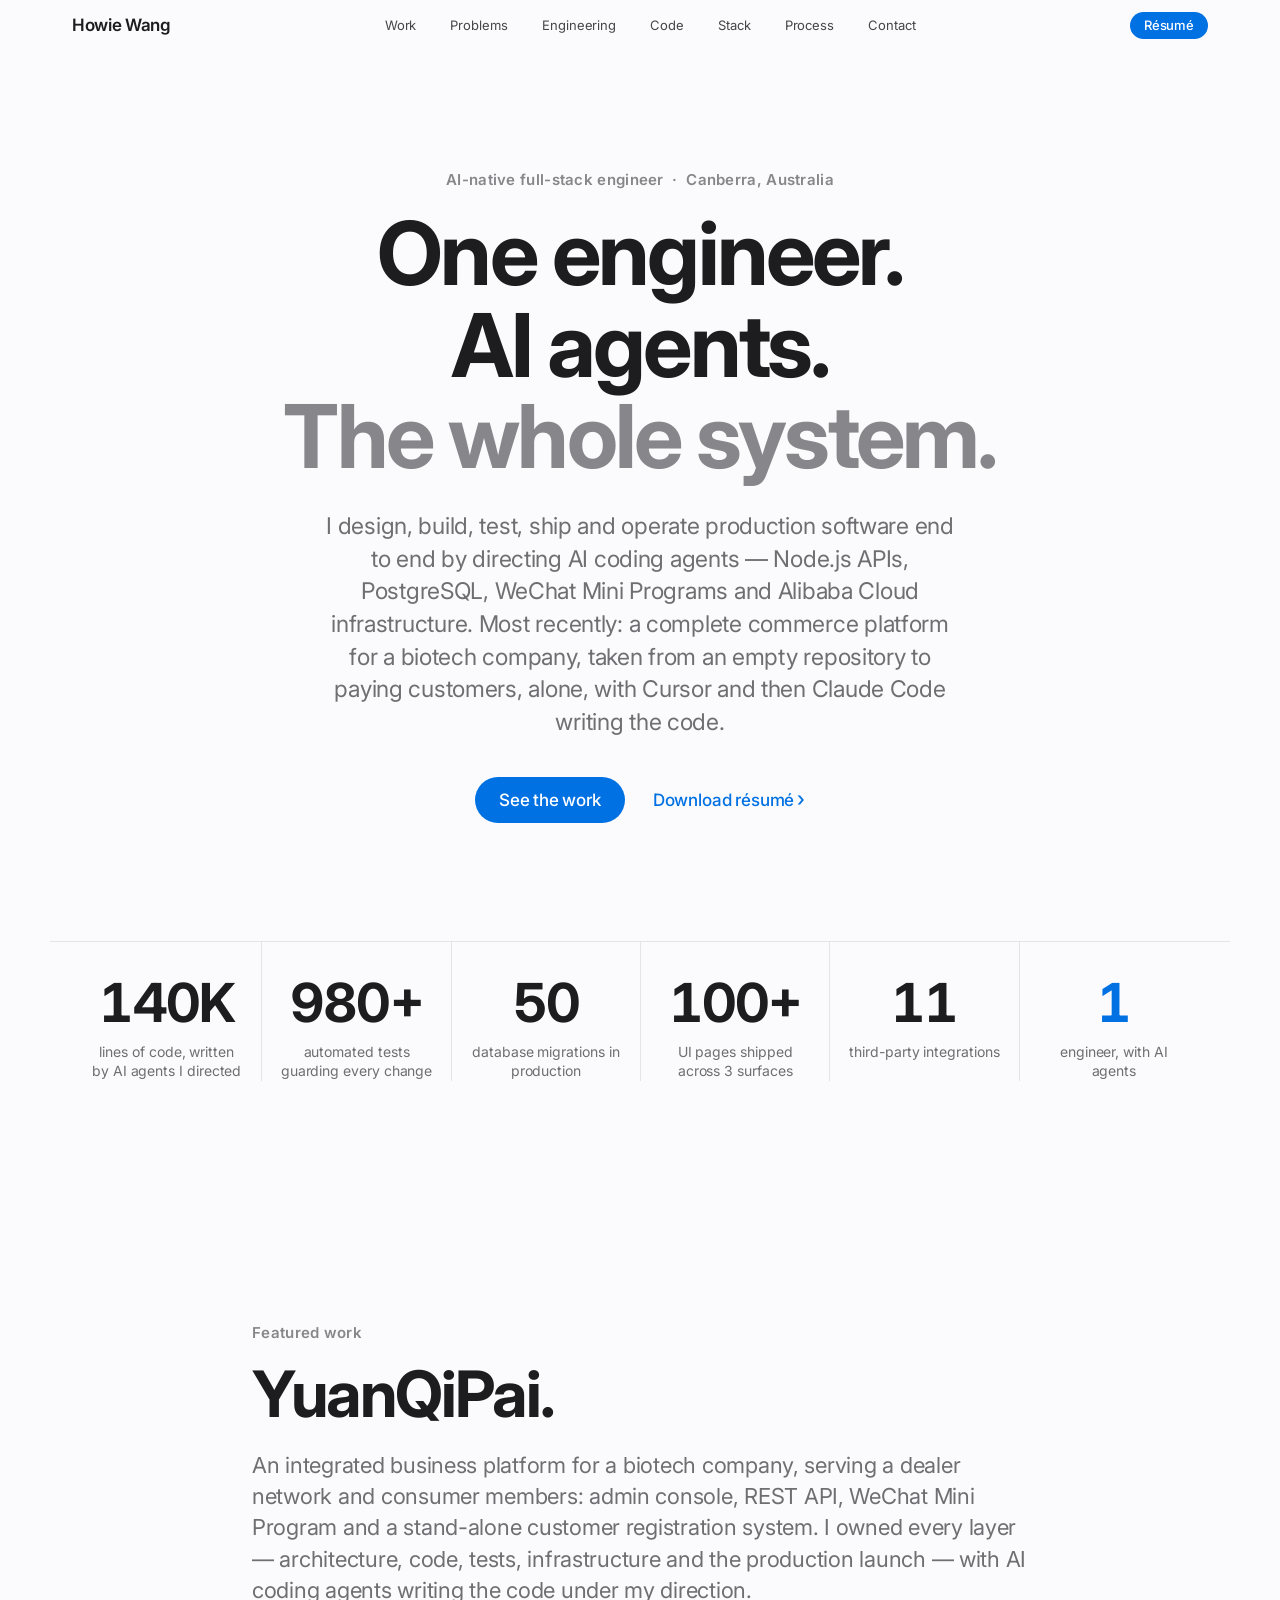
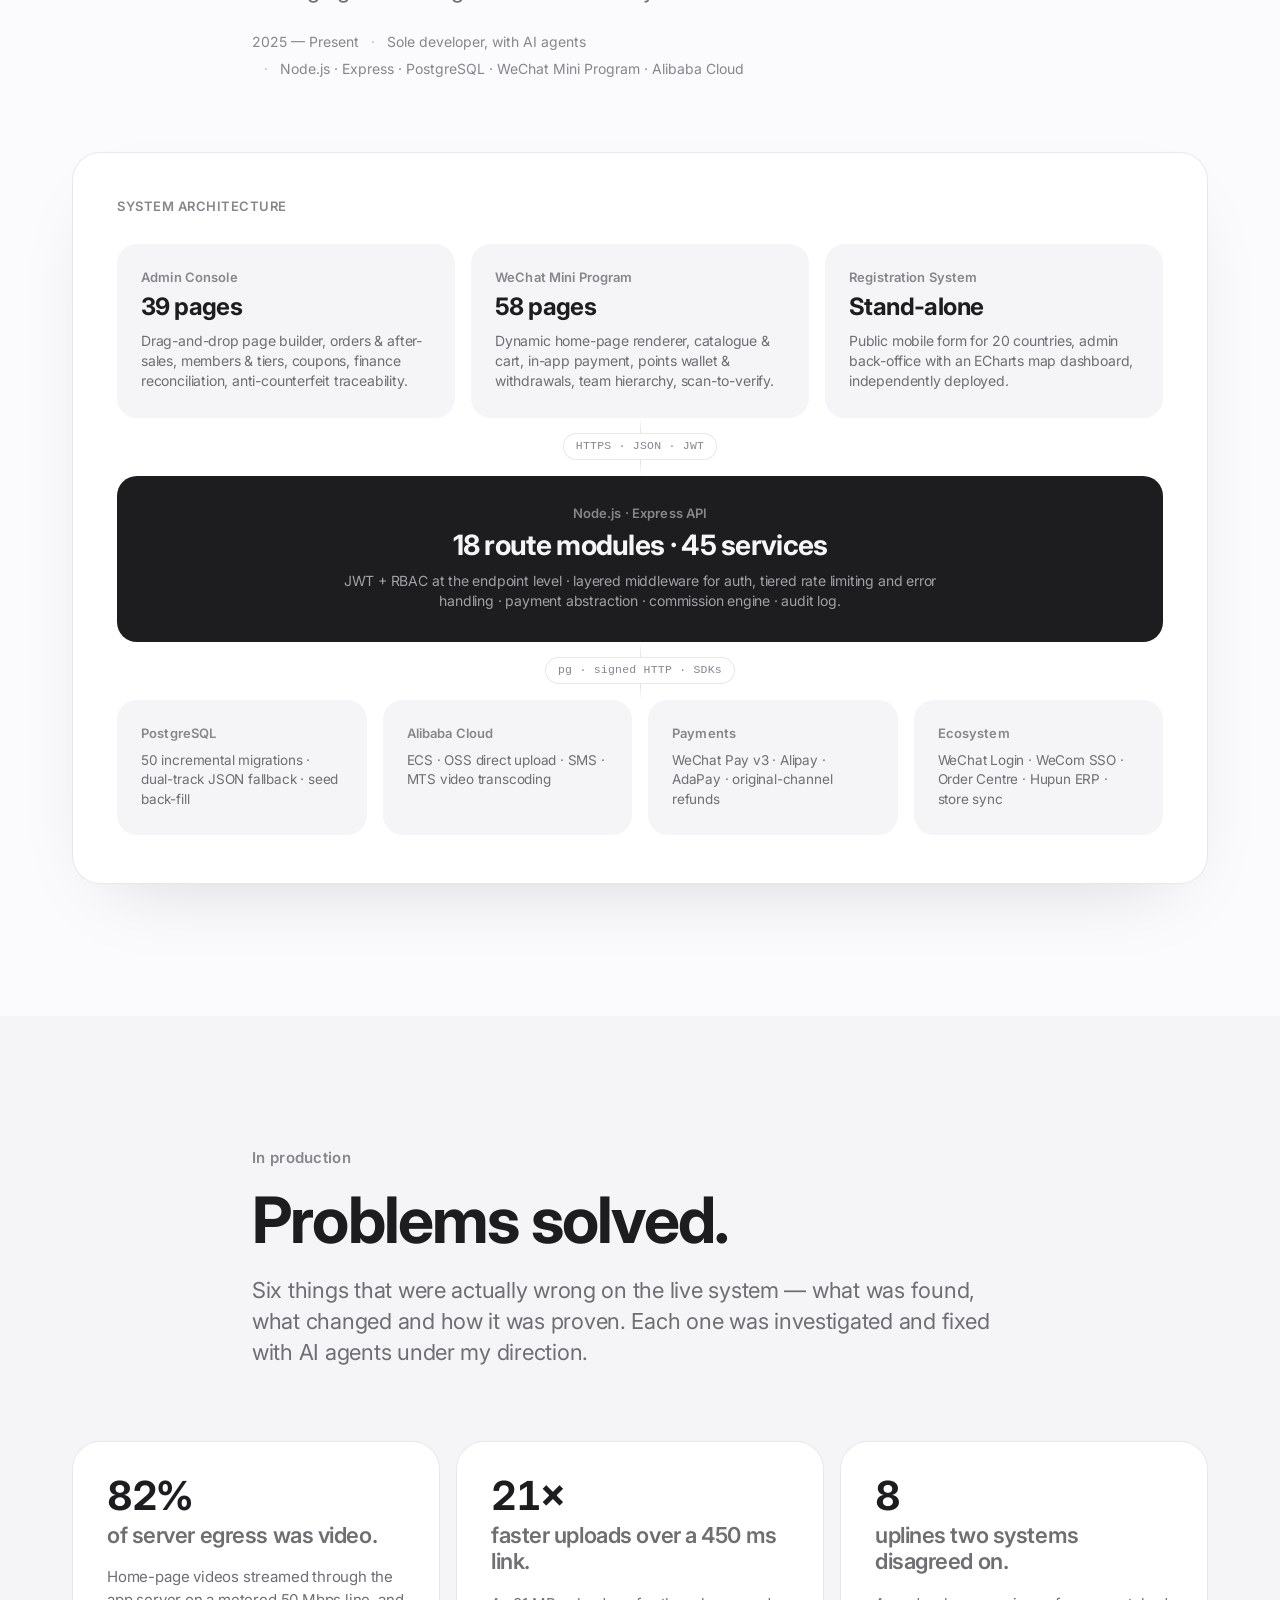
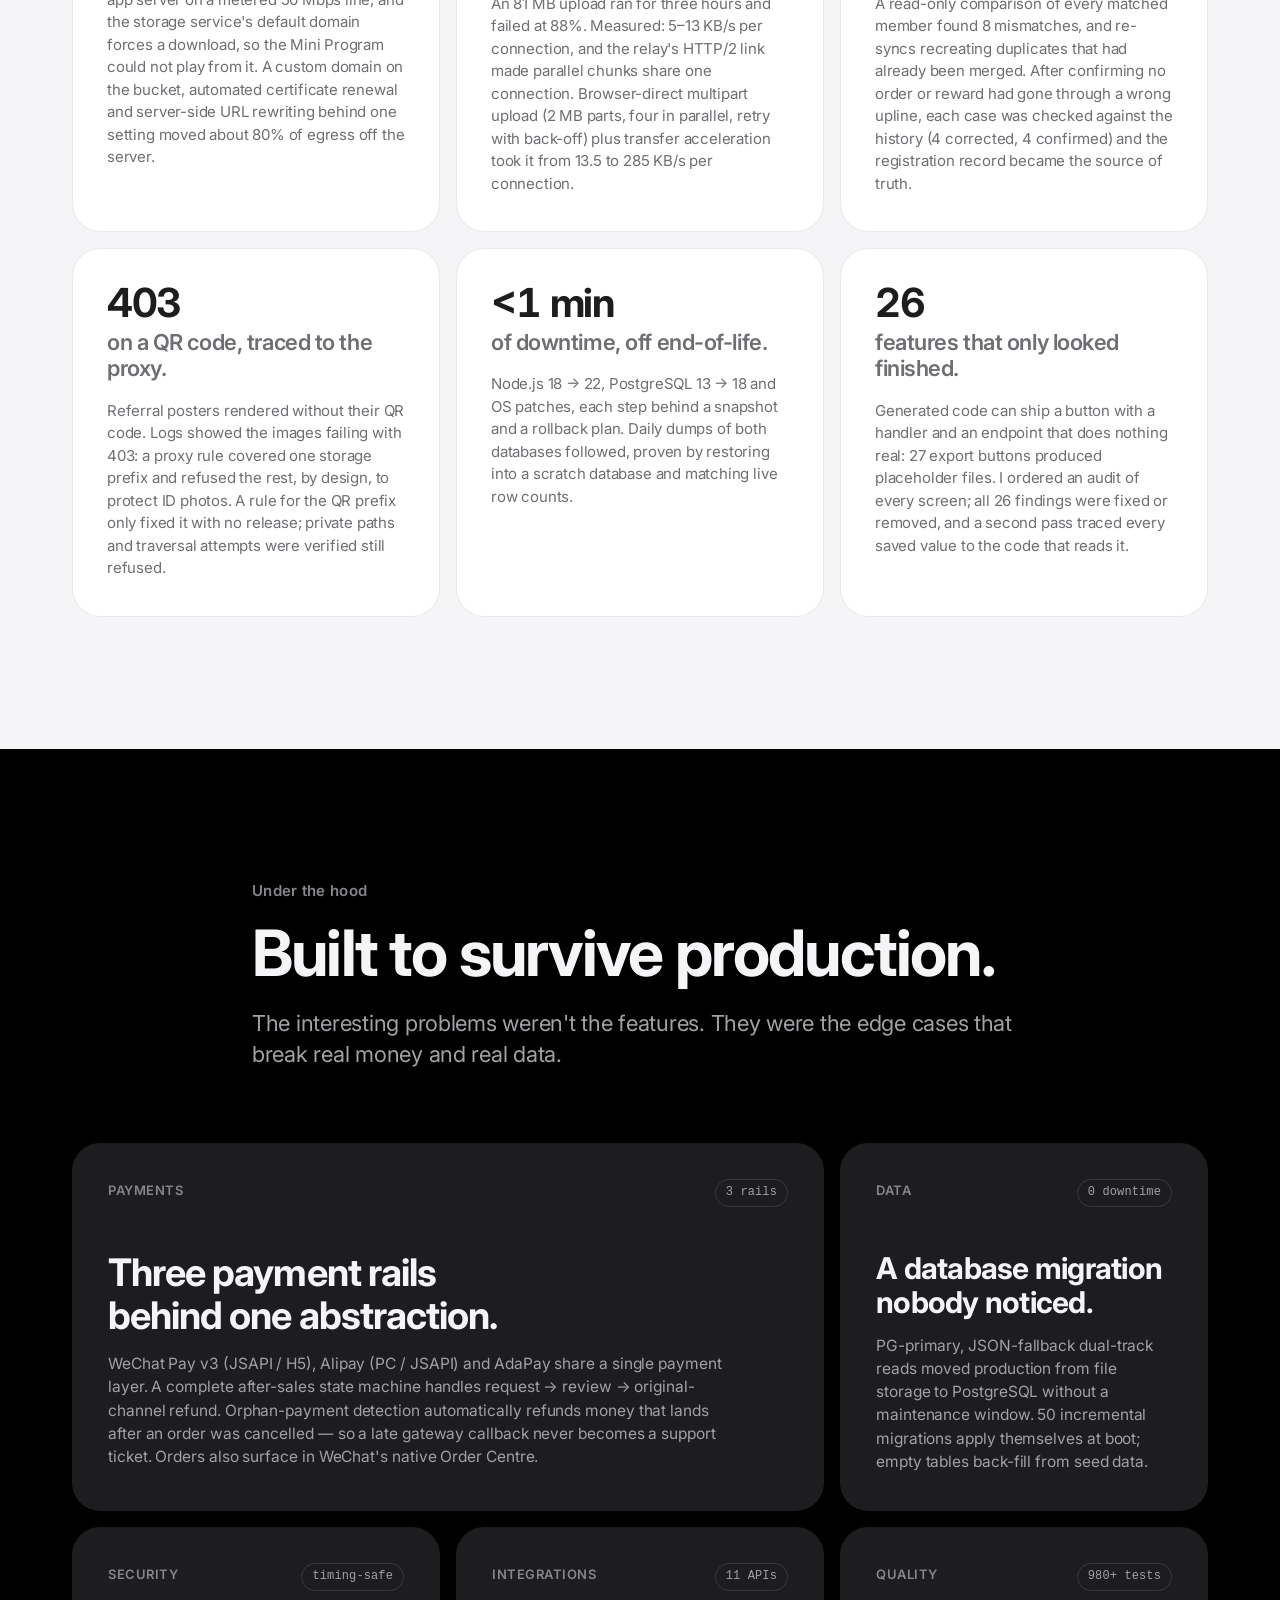
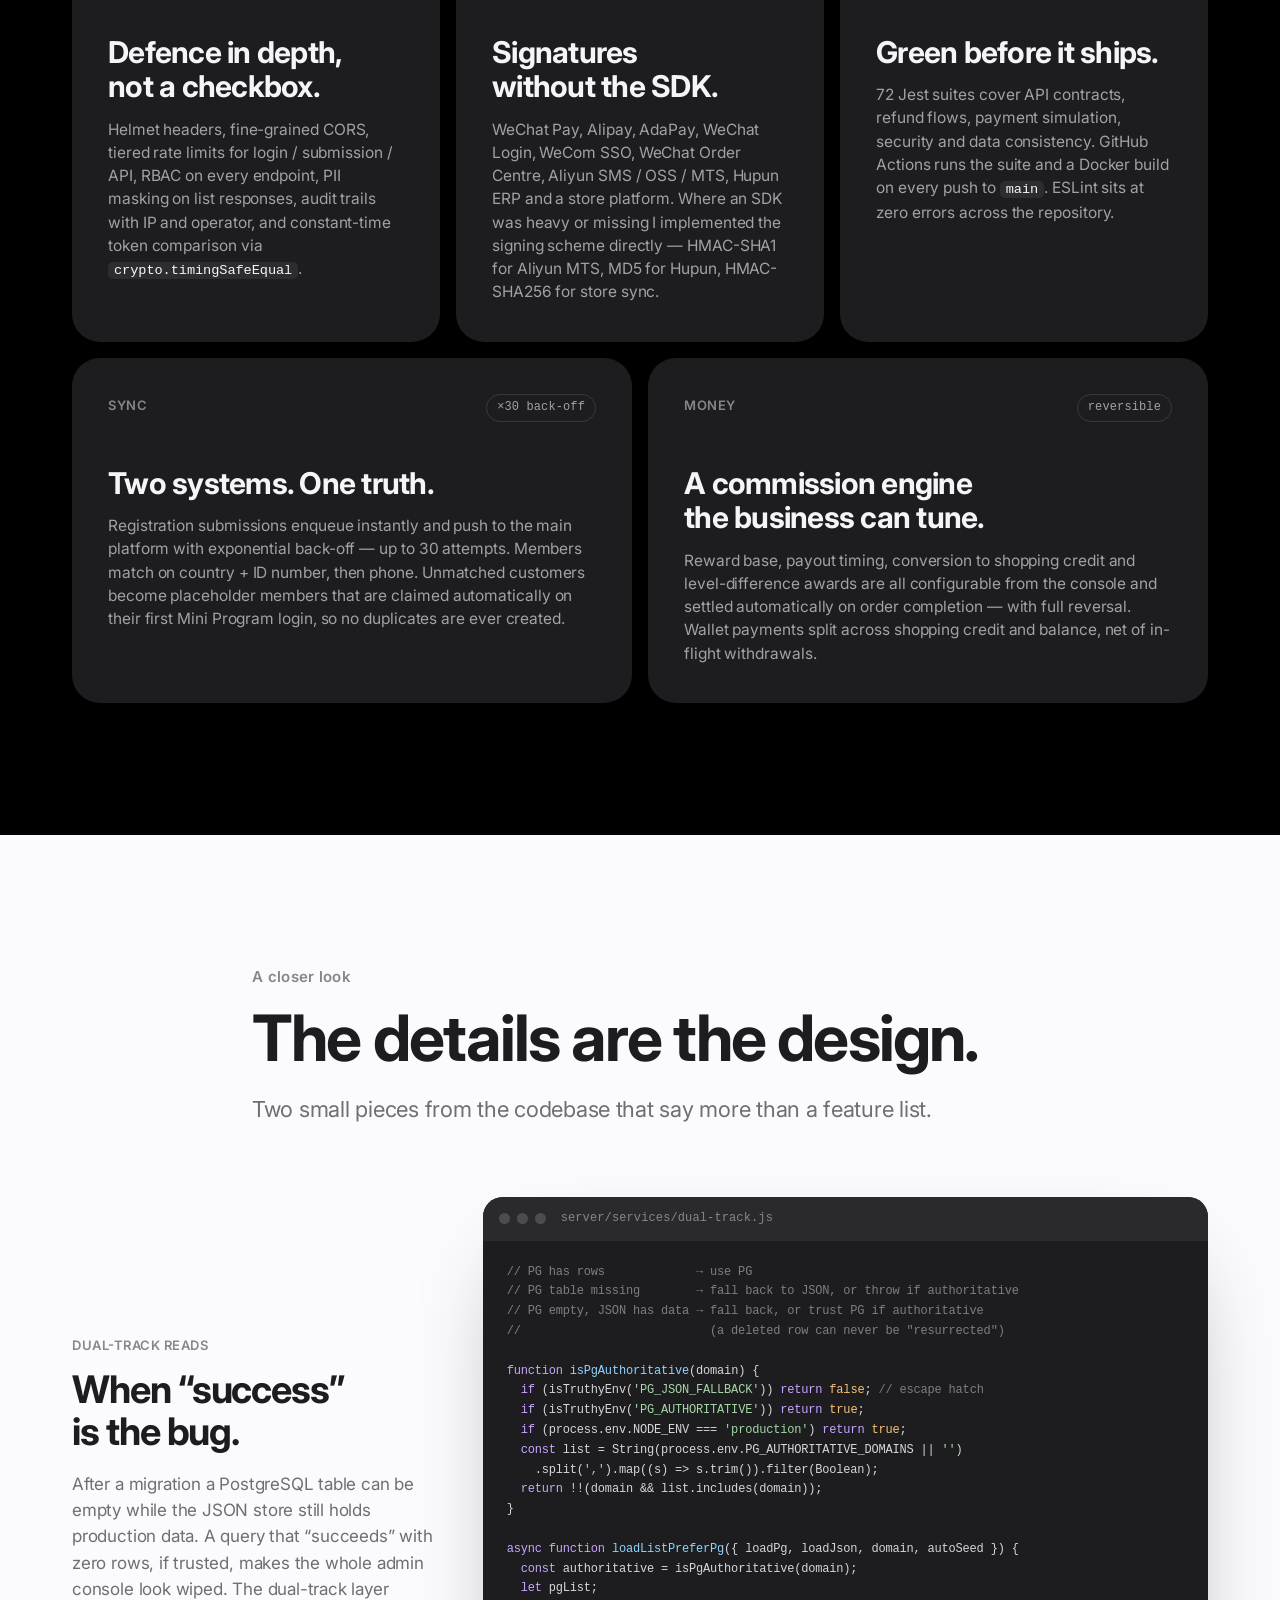
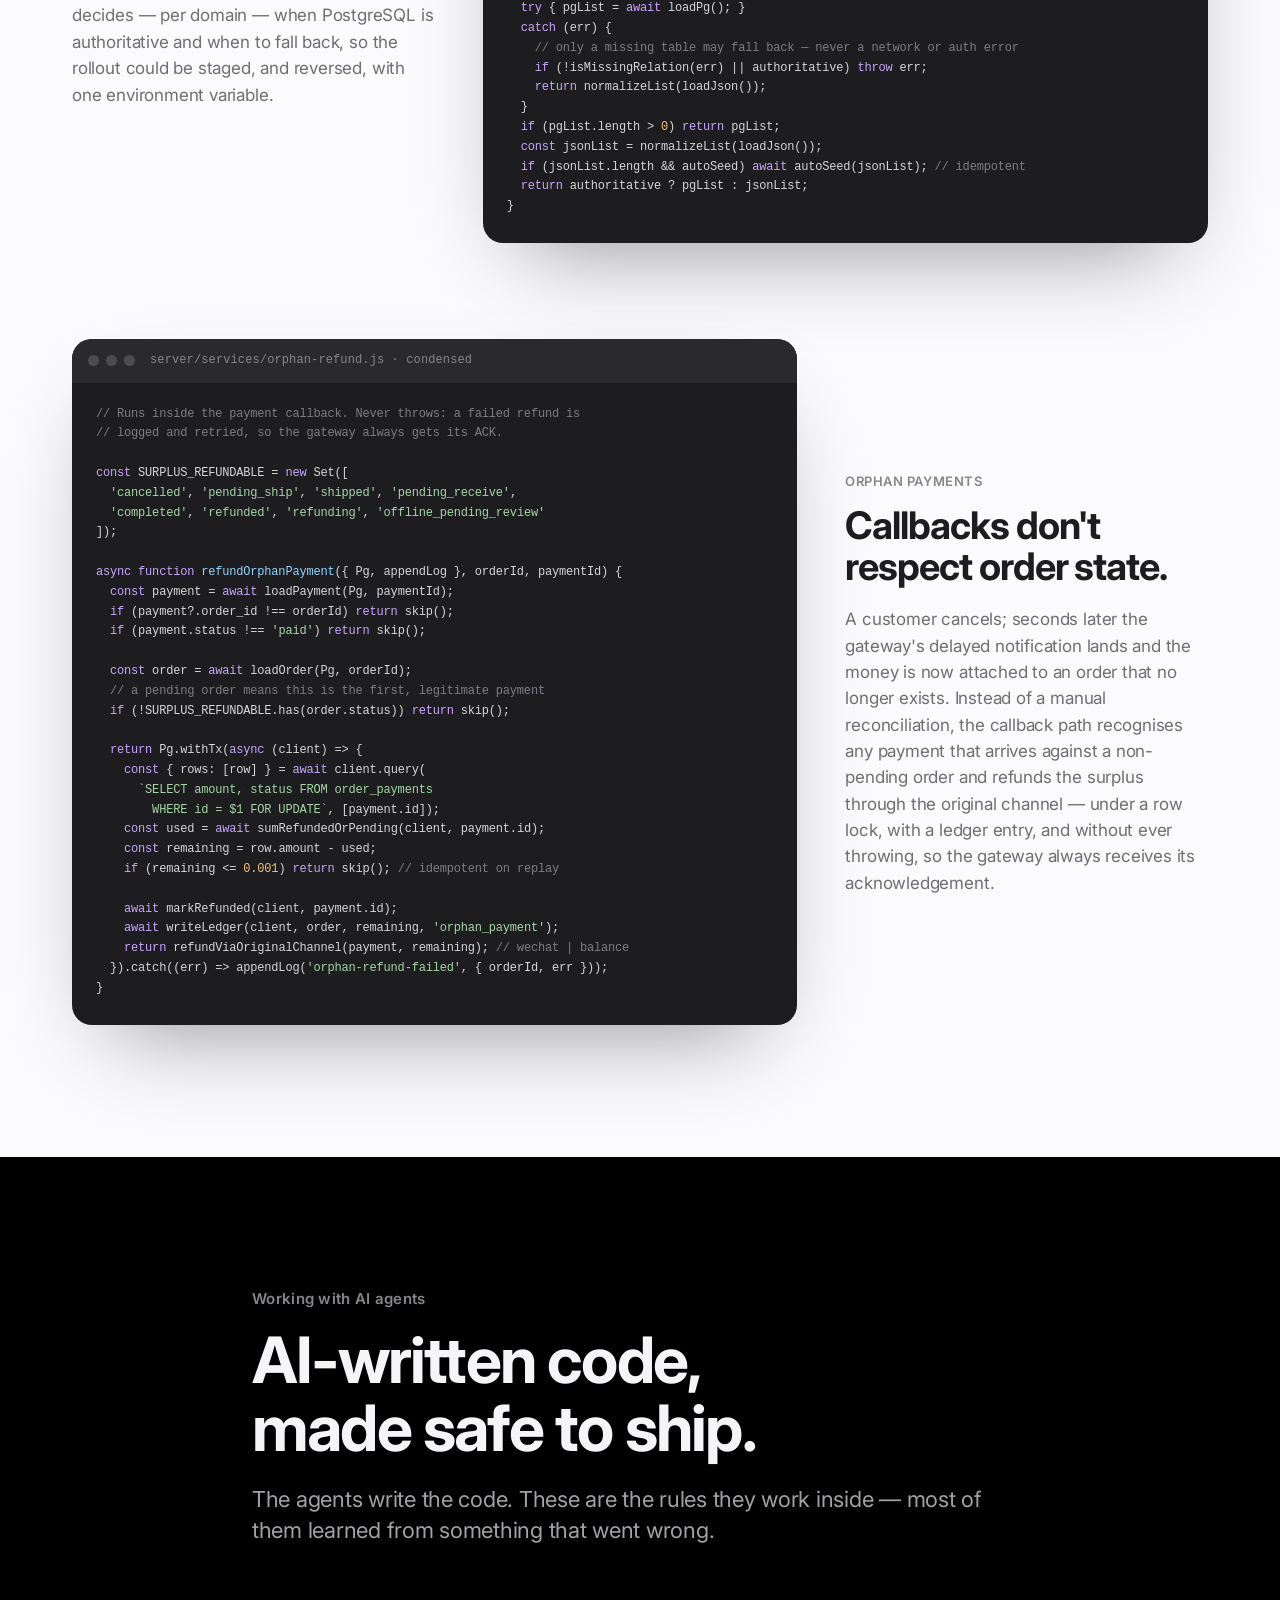
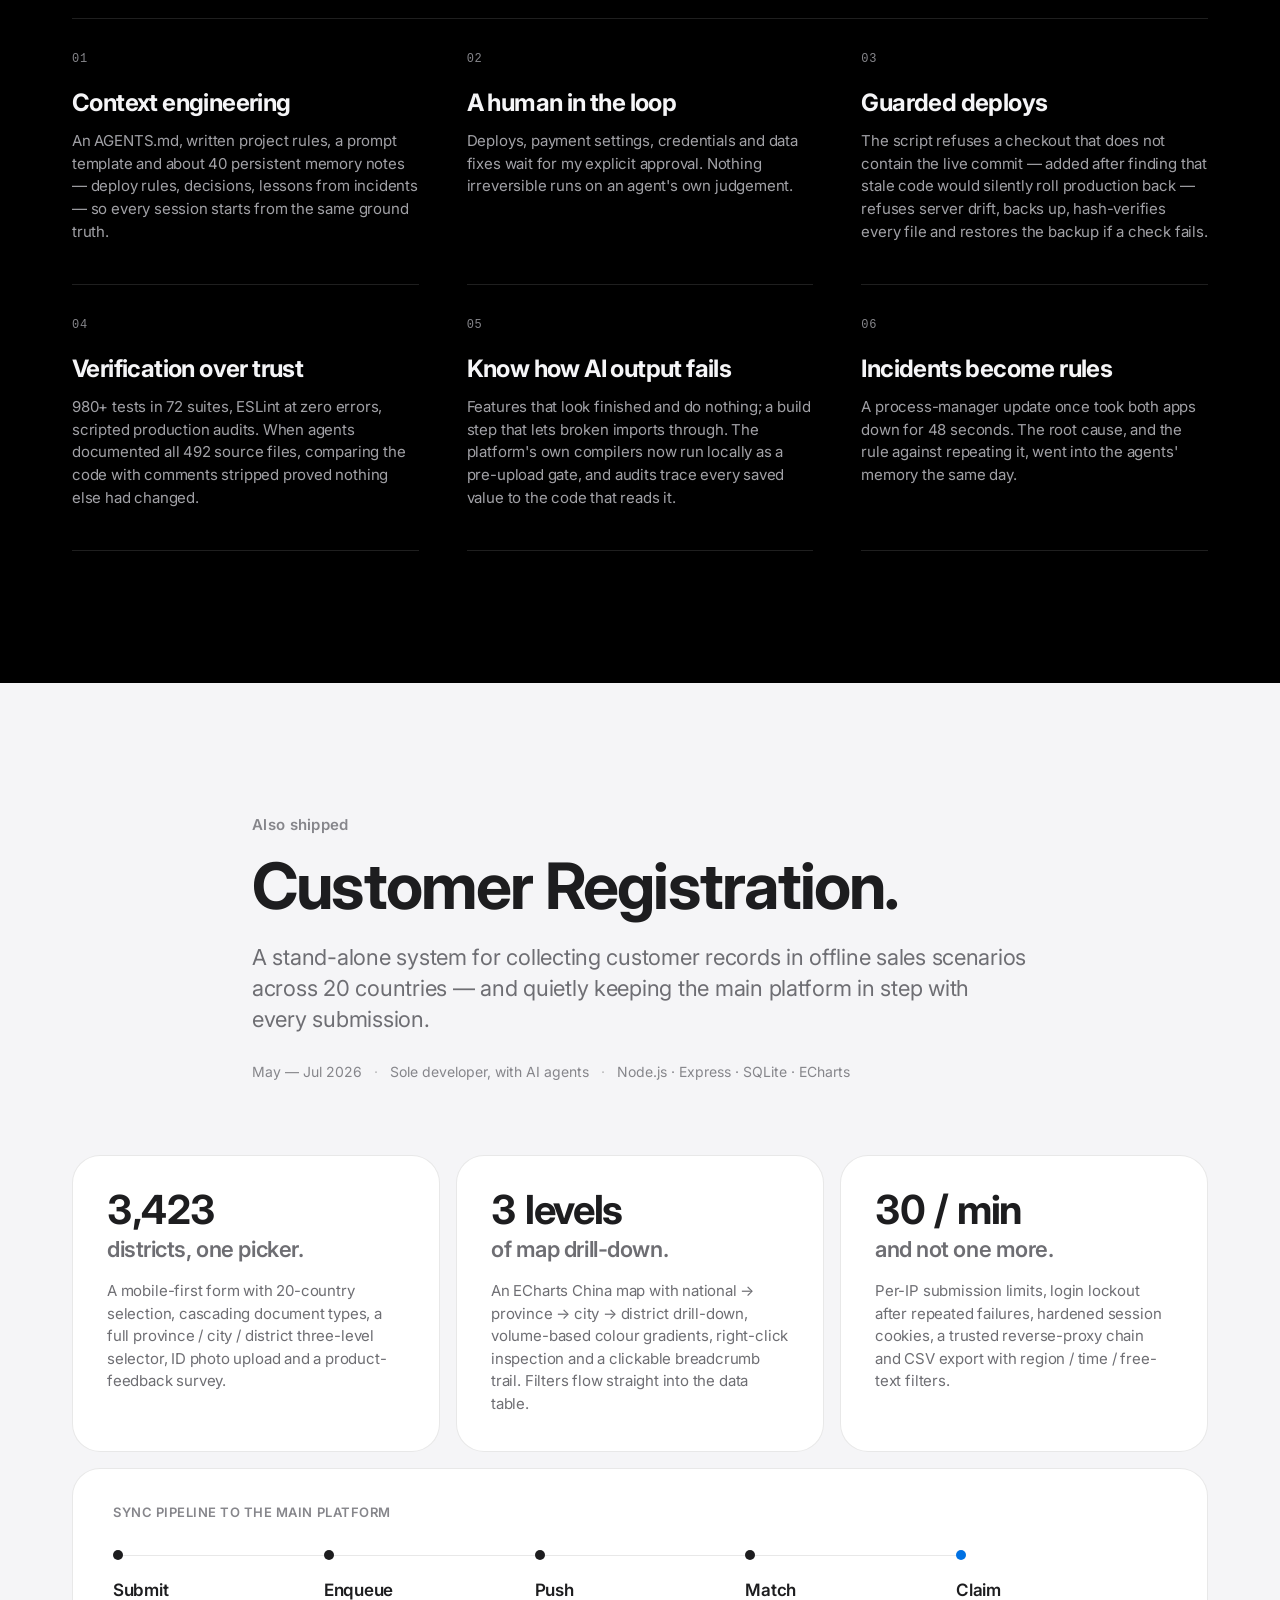
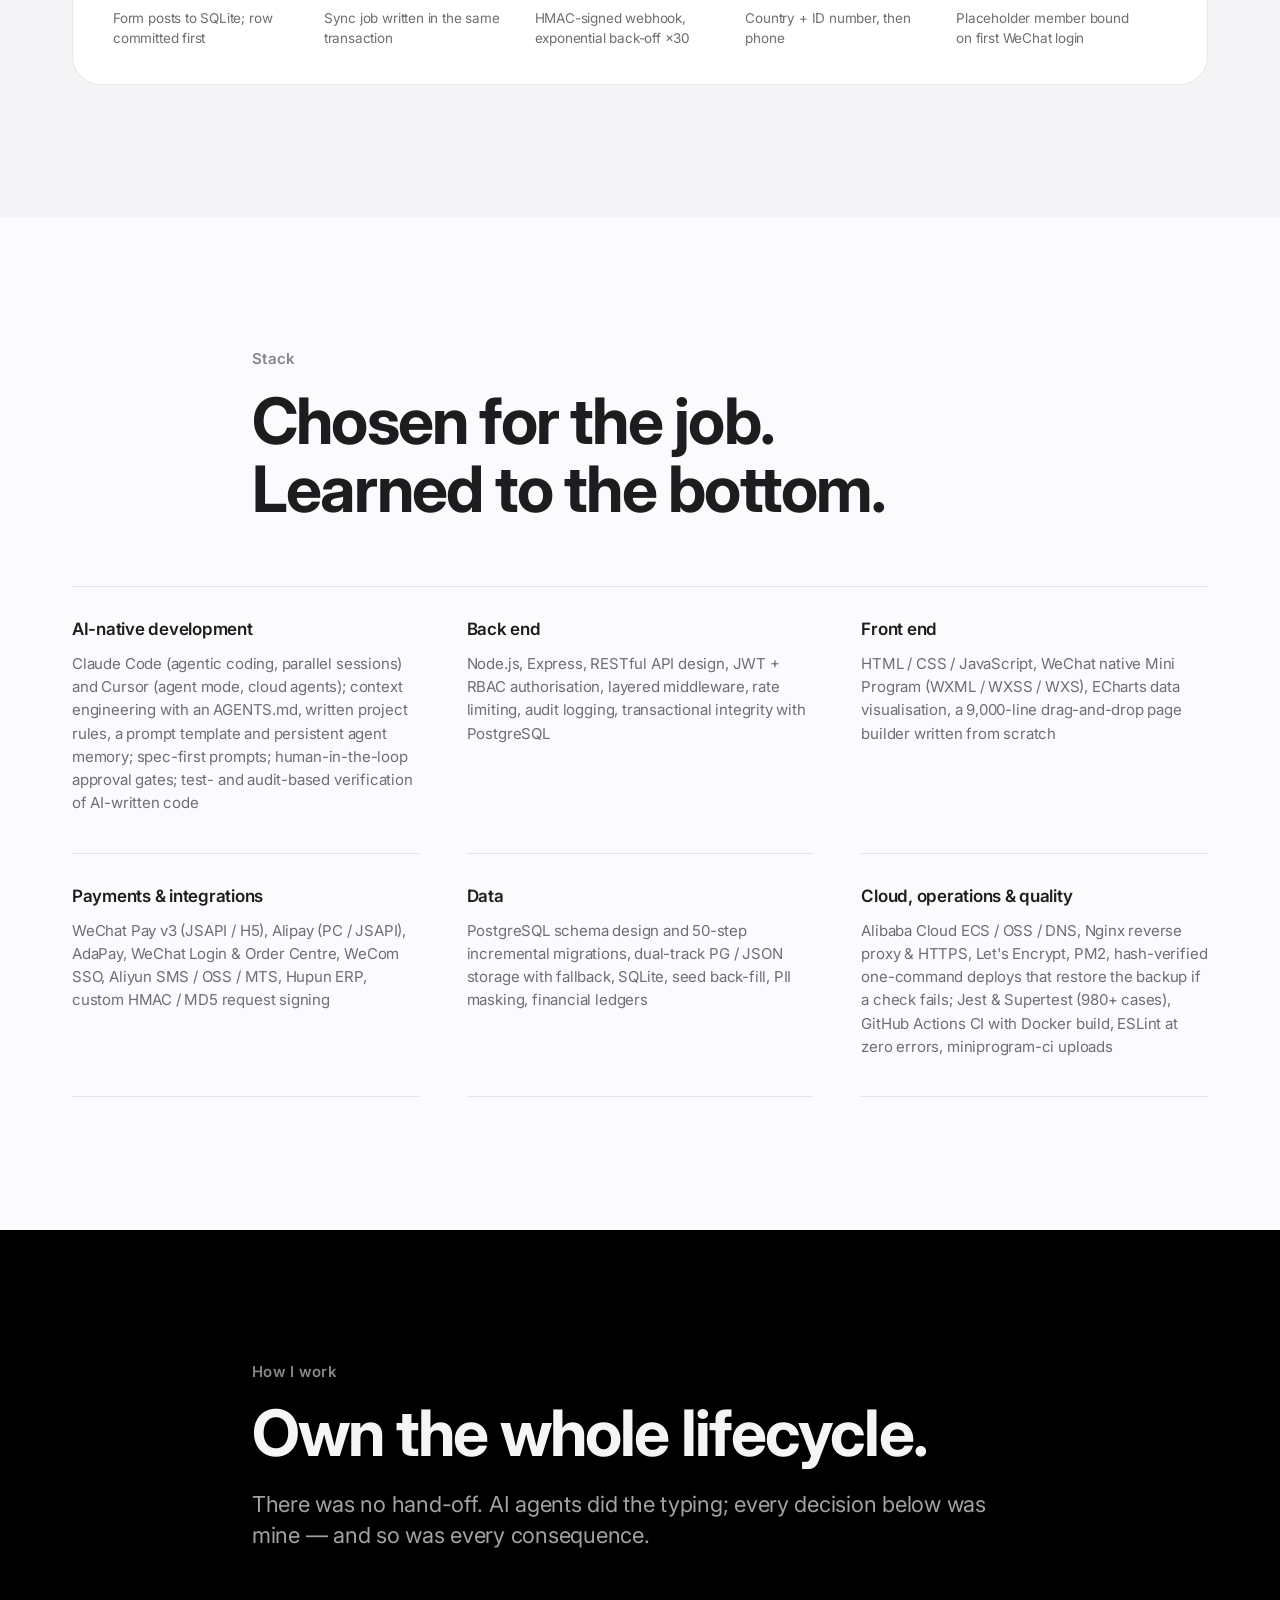
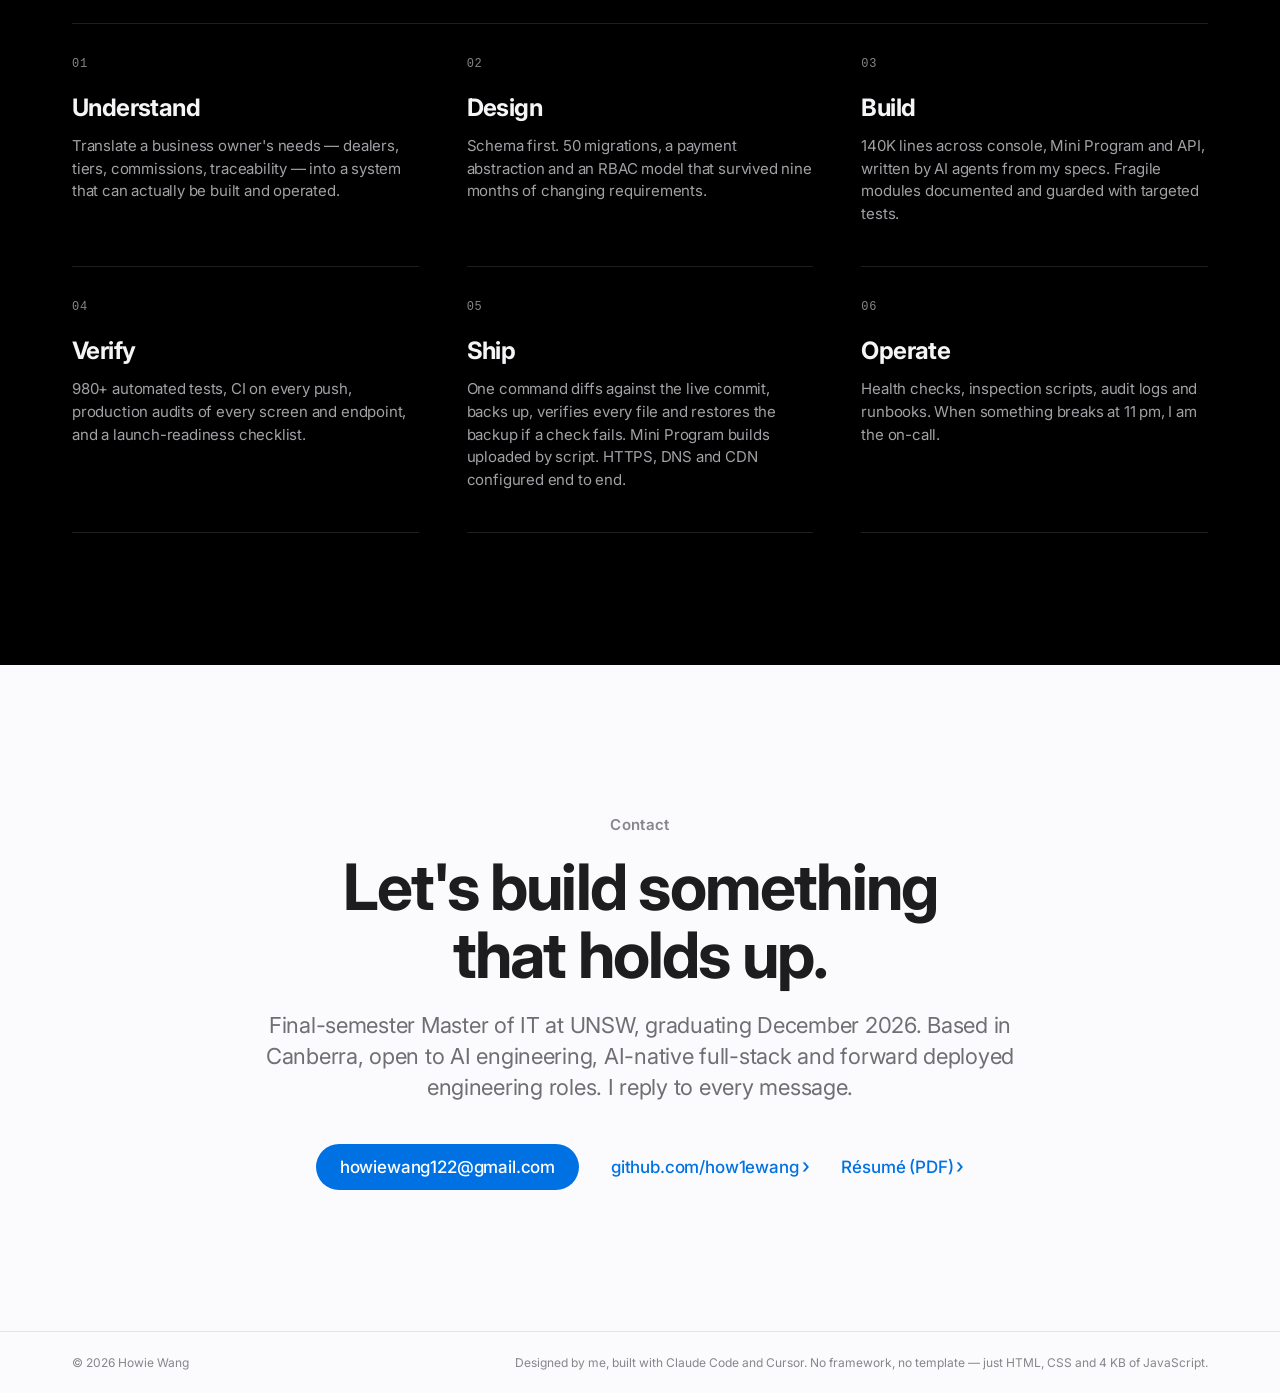
==== commit 564788f1: "Show real problems solved; bring figures up to November 2026 - New "Problems solved" section on both" ====
--- a/engineering/index.html
+++ b/engineering/index.html
@@ -10,7 +10,7 @@
 
   <meta property="og:type" content="website">
   <meta property="og:title" content="Howie Wang — AI-native full-stack engineer">
-  <meta property="og:description" content="One engineer, AI agents, the whole system. A production commerce platform — 140K lines, 760+ tests, 49 migrations, 11 integrations — built solo with Claude Code and Cursor.">
+  <meta property="og:description" content="One engineer, AI agents, the whole system. A production commerce platform — 140K lines, 980+ tests, 50 migrations, 11 integrations — built solo with Claude Code and Cursor.">
   <meta name="twitter:card" content="summary">
 
   <link rel="icon" href="data:image/svg+xml,%3Csvg xmlns='http://www.w3.org/2000/svg' viewBox='0 0 64 64'%3E%3Crect width='64' height='64' rx='14' fill='%231d1d1f'/%3E%3Ctext x='32' y='41' text-anchor='middle' font-family='-apple-system,Helvetica,Arial,sans-serif' font-size='26' font-weight='600' fill='%23fff'%3EHW%3C/text%3E%3C/svg%3E">
@@ -29,6 +29,7 @@
 
       <nav class="nav-links" aria-label="Primary">
         <a href="#work">Work</a>
+        <a href="#problems">Problems</a>
         <a href="#engineering">Engineering</a>
         <a href="#code">Code</a>
         <a href="#stack">Stack</a>
@@ -49,8 +50,10 @@
        containing block for this fixed-position panel. -->
   <nav class="nav-mobile" id="mobileMenu" aria-label="Mobile">
     <a href="#work">Work</a>
+    <a href="#problems">Problems solved</a>
     <a href="#engineering">Engineering</a>
     <a href="#code">Code</a>
+    <a href="#guardrails">AI guardrails</a>
     <a href="#stack">Stack</a>
     <a href="#process">Process</a>
     <a href="#contact">Contact</a>
@@ -86,11 +89,11 @@
           <div class="stat-label">lines of code, written by AI agents I directed</div>
         </div>
         <div class="stat">
-          <div class="stat-value"><span data-count="760">760</span>+</div>
+          <div class="stat-value"><span data-count="980">980</span>+</div>
           <div class="stat-label">automated tests guarding every change</div>
         </div>
         <div class="stat">
-          <div class="stat-value"><span data-count="49">49</span></div>
+          <div class="stat-value"><span data-count="50">50</span></div>
           <div class="stat-label">database migrations in production</div>
         </div>
         <div class="stat">
@@ -134,7 +137,7 @@
           <div class="arch-row arch-row-3">
             <div class="arch-node">
               <div class="arch-node-kicker">Admin Console</div>
-              <div class="arch-node-title">42 pages</div>
+              <div class="arch-node-title">39 pages</div>
               <div class="arch-node-desc">Drag-and-drop page builder, orders &amp; after-sales, members &amp; tiers, coupons, finance reconciliation, anti-counterfeit traceability.</div>
             </div>
             <div class="arch-node">
@@ -154,7 +157,7 @@
           <div class="arch-row">
             <div class="arch-node arch-node-core">
               <div class="arch-node-kicker">Node.js · Express API</div>
-              <div class="arch-node-title">17 route modules · 33 services</div>
+              <div class="arch-node-title">18 route modules · 45 services</div>
               <div class="arch-node-desc">JWT + RBAC at the endpoint level · layered middleware for auth, tiered rate limiting and error handling · payment abstraction · commission engine · audit log.</div>
             </div>
           </div>
@@ -164,7 +167,7 @@
           <div class="arch-row arch-row-4">
             <div class="arch-node arch-node-sm">
               <div class="arch-node-kicker">PostgreSQL</div>
-              <div class="arch-node-desc">49 incremental migrations · dual-track JSON fallback · seed back-fill</div>
+              <div class="arch-node-desc">50 incremental migrations · dual-track JSON fallback · seed back-fill</div>
             </div>
             <div class="arch-node arch-node-sm">
               <div class="arch-node-kicker">Alibaba Cloud</div>
@@ -180,6 +183,53 @@
             </div>
           </div>
         </section>
+      </div>
+    </section>
+
+    <!-- ============================== PROBLEMS SOLVED ============================== -->
+    <section class="section section-alt" id="problems">
+      <div class="container-narrow">
+        <p class="eyebrow reveal">In production</p>
+        <h2 class="section-title reveal" data-delay="1">Problems solved.</h2>
+        <p class="section-lead reveal" data-delay="2">
+          Six things that were actually wrong on the live system — what was found, what changed and how
+          it was proven. Each one was investigated and fixed with AI agents under my direction.
+        </p>
+      </div>
+
+      <div class="container">
+        <div class="cards-3">
+          <article class="card reveal">
+            <div class="card-num">82%</div>
+            <h3>of server egress was video.</h3>
+            <p>Home-page videos streamed through the app server on a metered 50 Mbps line, and the storage service's default domain forces a download, so the Mini Program could not play from it. A custom domain on the bucket, automated certificate renewal and server-side URL rewriting behind one setting moved about 80% of egress off the server.</p>
+          </article>
+          <article class="card reveal" data-delay="1">
+            <div class="card-num">21×</div>
+            <h3>faster uploads over a 450 ms link.</h3>
+            <p>An 81 MB upload ran for three hours and failed at 88%. Measured: 5–13 KB/s per connection, and the relay's HTTP/2 link made parallel chunks share one connection. Browser-direct multipart upload (2 MB parts, four in parallel, retry with back-off) plus transfer acceleration took it from 13.5 to 285 KB/s per connection.</p>
+          </article>
+          <article class="card reveal" data-delay="2">
+            <div class="card-num">8</div>
+            <h3>uplines two systems disagreed on.</h3>
+            <p>A read-only comparison of every matched member found 8 mismatches, and re-syncs recreating duplicates that had already been merged. After confirming no order or reward had gone through a wrong upline, each case was checked against the history (4 corrected, 4 confirmed) and the registration record became the source of truth.</p>
+          </article>
+          <article class="card reveal">
+            <div class="card-num">403</div>
+            <h3>on a QR code, traced to the proxy.</h3>
+            <p>Referral posters rendered without their QR code. Logs showed the images failing with 403: a proxy rule covered one storage prefix and refused the rest, by design, to protect ID photos. A rule for the QR prefix only fixed it with no release; private paths and traversal attempts were verified still refused.</p>
+          </article>
+          <article class="card reveal" data-delay="1">
+            <div class="card-num">&lt;1 min</div>
+            <h3>of downtime, off end-of-life.</h3>
+            <p>Node.js 18 → 22, PostgreSQL 13 → 18 and OS patches, each step behind a snapshot and a rollback plan. Daily dumps of both databases followed, proven by restoring into a scratch database and matching live row counts.</p>
+          </article>
+          <article class="card reveal" data-delay="2">
+            <div class="card-num">26</div>
+            <h3>features that only looked finished.</h3>
+            <p>Generated code can ship a button with a handler and an endpoint that does nothing real: 27 export buttons produced placeholder files. I ordered an audit of every screen; all 26 findings were fixed or removed, and a second pass traced every saved value to the code that reads it.</p>
+          </article>
+        </div>
       </div>
     </section>
 
@@ -219,7 +269,7 @@
             <h3>A database migration nobody noticed.</h3>
             <p>
               PG-primary, JSON-fallback dual-track reads moved production from file storage to PostgreSQL
-              without a maintenance window. 49 incremental migrations apply themselves at boot; empty
+              without a maintenance window. 50 incremental migrations apply themselves at boot; empty
               tables back-fill from seed data.
             </p>
           </article>
@@ -253,11 +303,11 @@
           <article class="tile tile-2 reveal" data-delay="2">
             <div class="tile-top">
               <span class="tile-kicker">Quality</span>
-              <span class="tile-metric">760+ tests</span>
+              <span class="tile-metric">980+ tests</span>
             </div>
             <h3>Green before it ships.</h3>
             <p>
-              61 Jest suites cover API contracts, refund flows, payment simulation, security and data
+              72 Jest suites cover API contracts, refund flows, payment simulation, security and data
               consistency. GitHub Actions runs the suite and a Docker build on every push to
               <code>main</code>. ESLint sits at zero errors across the repository.
             </p>
@@ -398,6 +448,53 @@
       </div>
     </section>
 
+    <!-- ============================== AI GUARDRAILS (dark) ============================== -->
+    <section class="section section-dark" id="guardrails">
+      <div class="container-narrow">
+        <p class="eyebrow reveal">Working with AI agents</p>
+        <h2 class="section-title reveal" data-delay="1">AI-written code, made safe to ship.</h2>
+        <p class="section-lead reveal" data-delay="2">
+          The agents write the code. These are the rules they work inside — most of them learned from
+          something that went wrong.
+        </p>
+      </div>
+
+      <div class="container">
+        <ol class="process reveal">
+          <li>
+            <span class="process-num">01</span>
+            <h3>Context engineering</h3>
+            <p>An AGENTS.md, written project rules, a prompt template and about 40 persistent memory notes — deploy rules, decisions, lessons from incidents — so every session starts from the same ground truth.</p>
+          </li>
+          <li>
+            <span class="process-num">02</span>
+            <h3>A human in the loop</h3>
+            <p>Deploys, payment settings, credentials and data fixes wait for my explicit approval. Nothing irreversible runs on an agent's own judgement.</p>
+          </li>
+          <li>
+            <span class="process-num">03</span>
+            <h3>Guarded deploys</h3>
+            <p>The script refuses a checkout that does not contain the live commit — added after finding that stale code would silently roll production back — refuses server drift, backs up, hash-verifies every file and restores the backup if a check fails.</p>
+          </li>
+          <li>
+            <span class="process-num">04</span>
+            <h3>Verification over trust</h3>
+            <p>980+ tests in 72 suites, ESLint at zero errors, scripted production audits. When agents documented all 492 source files, comparing the code with comments stripped proved nothing else had changed.</p>
+          </li>
+          <li>
+            <span class="process-num">05</span>
+            <h3>Know how AI output fails</h3>
+            <p>Features that look finished and do nothing; a build step that lets broken imports through. The platform's own compilers now run locally as a pre-upload gate, and audits trace every saved value to the code that reads it.</p>
+          </li>
+          <li>
+            <span class="process-num">06</span>
+            <h3>Incidents become rules</h3>
+            <p>A process-manager update once took both apps down for 48 seconds. The root cause, and the rule against repeating it, went into the agents' memory the same day.</p>
+          </li>
+        </ol>
+      </div>
+    </section>
+
     <!-- ============================== SUB-PROJECT ============================== -->
     <section class="section section-alt" id="registration">
       <div class="container-narrow">
@@ -457,7 +554,7 @@
         <div class="skills reveal">
           <div class="skill-group">
             <h3>AI-native development</h3>
-            <p>Claude Code (agentic coding, parallel sessions) and Cursor (agent mode, cloud agents); a prompt template, Cursor rules, AGENTS.md and persistent agent memory as shared context; spec-first prompts; tests and approval gates around AI-written code</p>
+            <p>Claude Code (agentic coding, parallel sessions) and Cursor (agent mode, cloud agents); context engineering with an AGENTS.md, written project rules, a prompt template and persistent agent memory; spec-first prompts; human-in-the-loop approval gates; test- and audit-based verification of AI-written code</p>
           </div>
           <div class="skill-group">
             <h3>Back end</h3>
@@ -473,11 +570,11 @@
           </div>
           <div class="skill-group">
             <h3>Data</h3>
-            <p>PostgreSQL schema design and 49-step incremental migrations, dual-track PG / JSON storage with fallback, SQLite, seed back-fill, PII masking, financial ledgers</p>
+            <p>PostgreSQL schema design and 50-step incremental migrations, dual-track PG / JSON storage with fallback, SQLite, seed back-fill, PII masking, financial ledgers</p>
           </div>
           <div class="skill-group">
             <h3>Cloud, operations &amp; quality</h3>
-            <p>Alibaba Cloud ECS / OSS / DNS, Nginx reverse proxy &amp; HTTPS, Let's Encrypt, PM2, hash-verified one-command deploys with automatic rollback; Jest &amp; Supertest (760+ cases), GitHub Actions CI with Docker build, ESLint at zero errors, miniprogram-ci uploads</p>
+            <p>Alibaba Cloud ECS / OSS / DNS, Nginx reverse proxy &amp; HTTPS, Let's Encrypt, PM2, hash-verified one-command deploys that restore the backup if a check fails; Jest &amp; Supertest (980+ cases), GitHub Actions CI with Docker build, ESLint at zero errors, miniprogram-ci uploads</p>
           </div>
         </div>
       </div>
@@ -503,7 +600,7 @@
           <li>
             <span class="process-num">02</span>
             <h3>Design</h3>
-            <p>Schema first. 49 migrations, a payment abstraction and an RBAC model that survived nine months of changing requirements.</p>
+            <p>Schema first. 50 migrations, a payment abstraction and an RBAC model that survived nine months of changing requirements.</p>
           </li>
           <li>
             <span class="process-num">03</span>
@@ -513,12 +610,12 @@
           <li>
             <span class="process-num">04</span>
             <h3>Verify</h3>
-            <p>760+ automated tests, CI on every push, production audits of every screen and endpoint, and a launch-readiness checklist.</p>
+            <p>980+ automated tests, CI on every push, production audits of every screen and endpoint, and a launch-readiness checklist.</p>
           </li>
           <li>
             <span class="process-num">05</span>
             <h3>Ship</h3>
-            <p>One command diffs against the live commit, backs up, verifies every file and rolls back on failure. Mini Program builds uploaded by script. HTTPS, DNS and CDN configured end to end.</p>
+            <p>One command diffs against the live commit, backs up, verifies every file and restores the backup if a check fails. Mini Program builds uploaded by script. HTTPS, DNS and CDN configured end to end.</p>
           </li>
           <li>
             <span class="process-num">06</span>
@@ -535,8 +632,8 @@
         <p class="eyebrow reveal">Contact</p>
         <h2 class="section-title reveal" data-delay="1">Let's build something that holds up.</h2>
         <p class="section-lead reveal" data-delay="2">
-          Final-semester Master of IT at UNSW, graduating December 2026. Based in Canberra, open to AI-native
-          full-stack, AI product engineering and forward deployed engineering roles. I reply to every message.
+          Final-semester Master of IT at UNSW, graduating December 2026. Based in Canberra, open to AI engineering,
+          AI-native full-stack and forward deployed engineering roles. I reply to every message.
         </p>
         <div class="contact-actions reveal" data-delay="3">
           <a class="btn" href="mailto:howiewang122@gmail.com">howiewang122@gmail.com</a>
--- a/styles.css
+++ b/styles.css
@@ -223,6 +223,7 @@
   gap: 24px;
 }
 .nav-brand {
+  white-space: nowrap;
   font-size: 17px;
   font-weight: 600;
   letter-spacing: -0.02em;
@@ -230,6 +231,7 @@
 }
 .nav-links { display: flex; gap: 34px; }
 .nav-links a {
+  white-space: nowrap;
   font-size: 13px;
   font-weight: 400;
   letter-spacing: -0.005em;
@@ -295,6 +297,7 @@
 body.nav-open .nav-mobile a:nth-child(6) { transition-delay: 0.18s; }
 body.nav-open .nav-mobile a:nth-child(7) { transition-delay: 0.21s; }
 body.nav-open .nav-mobile a:nth-child(8) { transition-delay: 0.24s; }
+body.nav-open .nav-mobile a:nth-child(9) { transition-delay: 0.27s; }
 body.nav-open { overflow: hidden; }
 
 /* --------------------------------------------------------------------------
@@ -1141,6 +1144,7 @@
    Responsive
    -------------------------------------------------------------------------- */
 @media (max-width: 1068px) {
+  .nav-links { gap: 22px; }
   .section { padding: 104px 0; }
   .hero { padding-top: calc(var(--nav-h) + 92px); }
 
@@ -1174,11 +1178,16 @@
   .bento-lite .tile { padding: 26px 26px 28px; }
 }
 
+/* Seven links no longer fit beside the brand and the résumé button on a
+   portrait tablet, so the menu button takes over a little earlier. */
+@media (max-width: 900px) {
+  .nav-links { display: none; }
+  .nav-toggle { display: block; }
+}
+
 @media (max-width: 734px) {
   :root { --gutter: 18px; --nav-h: 48px; }
 
-  .nav-links { display: none; }
-  .nav-toggle { display: block; }
   .nav-actions .btn-sm { display: none; }
 
   .section { padding: 84px 0; }
